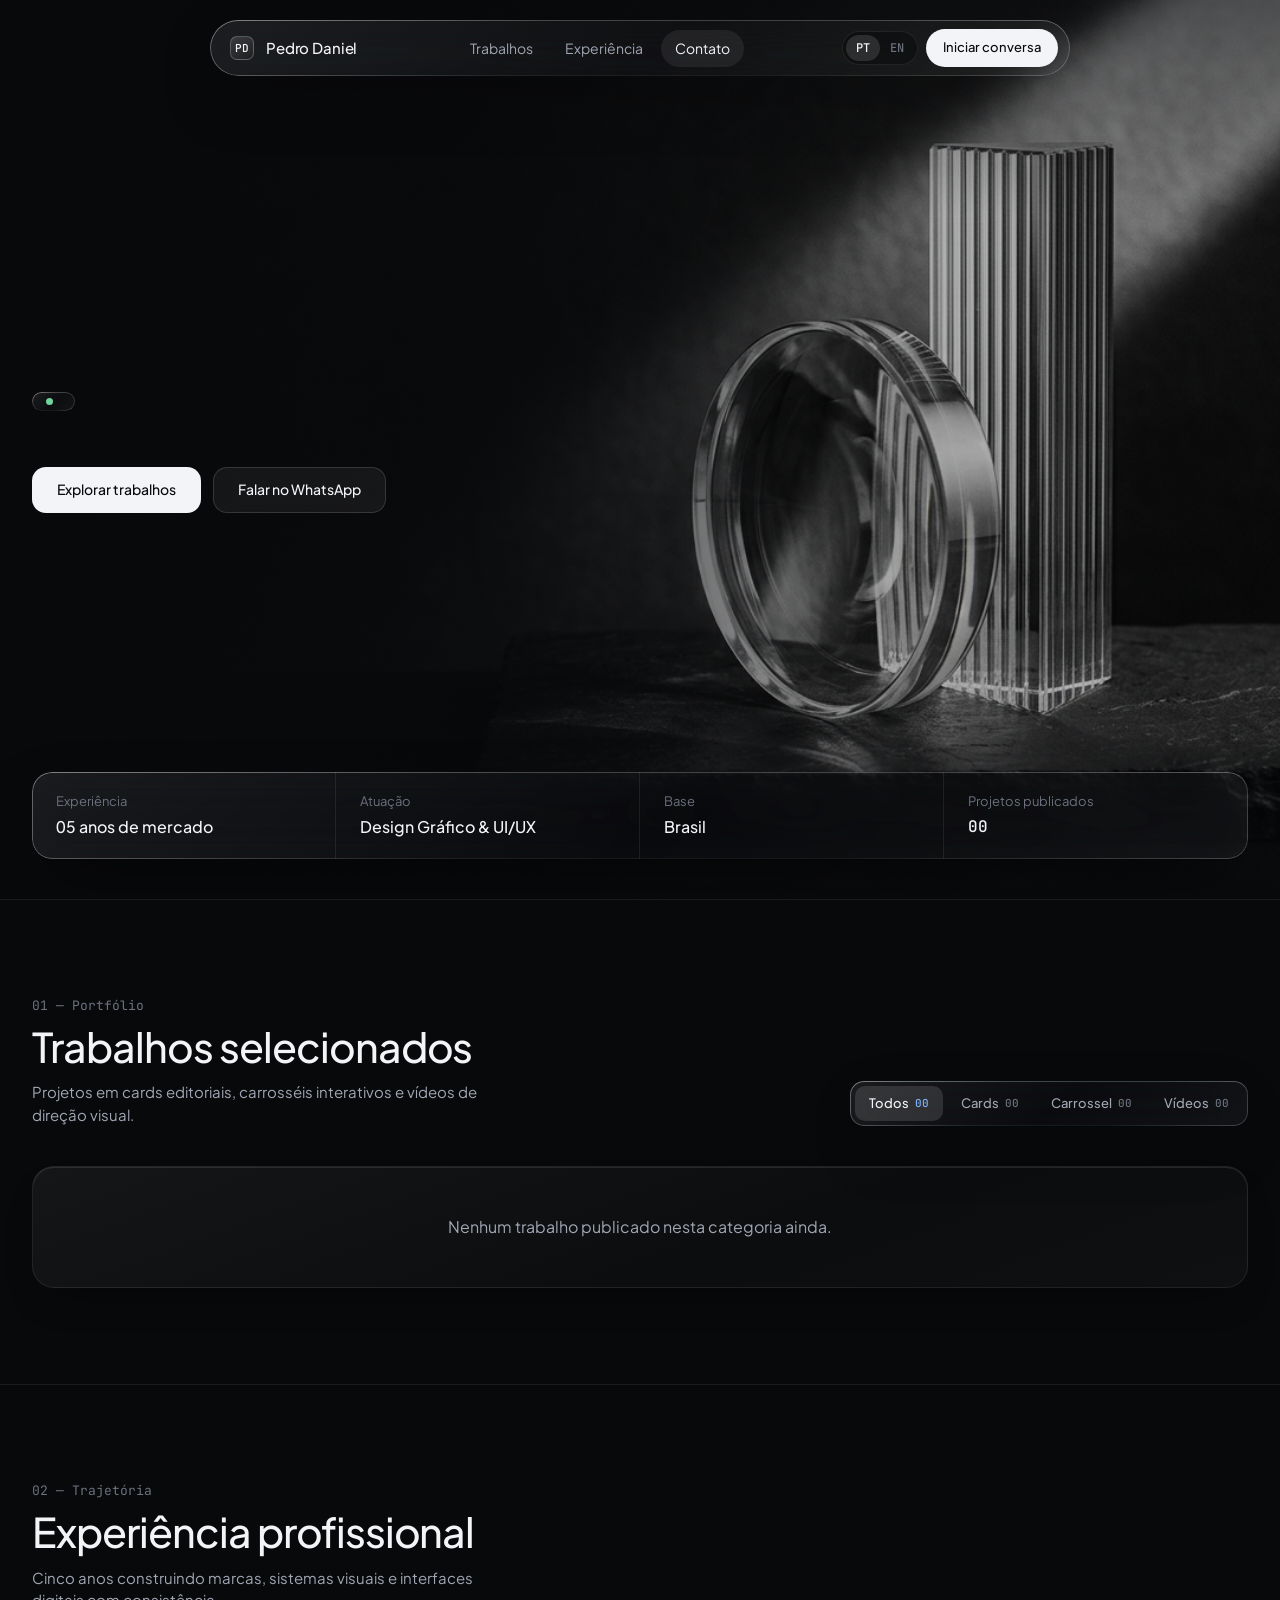
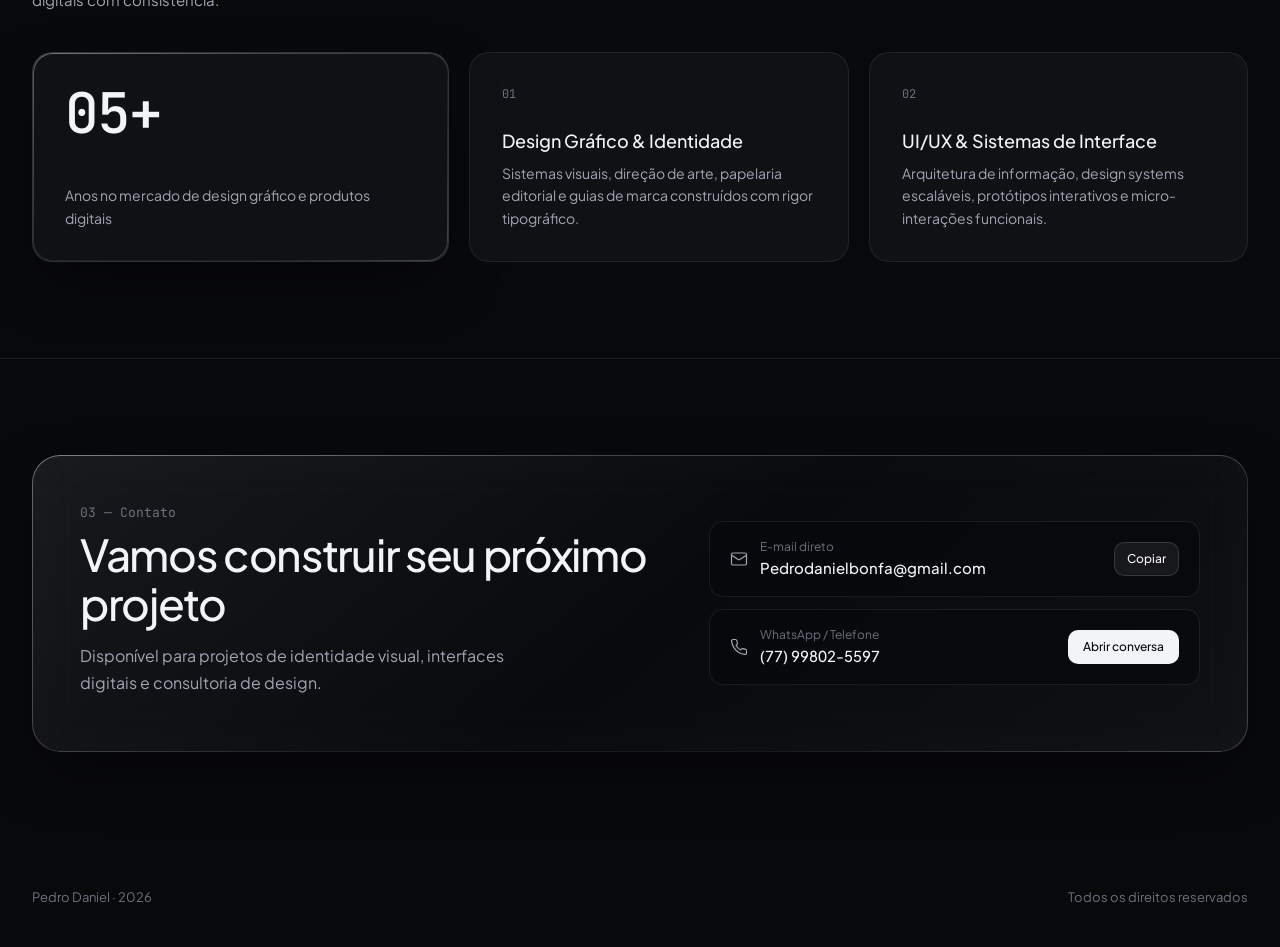
==== templates/index.html @ 8a3cd2cf "feat: scaffold full-stack designer portfolio with FastAPI, Supabase, and Liquid Glass UI" ====
<!DOCTYPE html>
<html lang="pt-BR">
<head>
  <meta charset="UTF-8" />
  <meta name="viewport" content="width=device-width, initial-scale=1.0" />
  <title>Pedro Daniel — Designer Gráfico &amp; UI/UX</title>
  <meta name="description" content="Portfólio de Pedro Daniel — Designer Gráfico &amp; UI/UX com 5 anos de atuação no mercado." />
  <link rel="preconnect" href="https://fonts.googleapis.com" />
  <link rel="preconnect" href="https://fonts.gstatic.com" crossorigin />
  <link href="https://fonts.googleapis.com/css2?family=JetBrains+Mono:wght@400;500&family=Plus+Jakarta+Sans:wght@400;500;600&display=swap" rel="stylesheet" />
  <link rel="stylesheet" href="/static/css/tokens.css?v=4" />
  <link rel="stylesheet" href="/static/css/portfolio.css?v=4" />
</head>
<body>
  <!-- Optical Liquid Glass SVG Refraction Filter -->
  <svg width="0" height="0" style="position:absolute" aria-hidden="true">
    <defs>
      <filter id="liquid-glass-lens" x="-10%" y="-10%" width="120%" height="120%" color-interpolation-filters="sRGB">
        <feTurbulence type="fractalNoise" baseFrequency="0.012 0.012" numOctaves="2" seed="7" result="noise" />
        <feGaussianBlur in="noise" stdDeviation="2.2" result="softNoise" />
        <feDisplacementMap in="SourceGraphic" in2="softNoise" scale="7" xChannelSelector="R" yChannelSelector="G" />
      </filter>
    </defs>
  </svg>

  <div class="page-shell">
    <!-- Floating Liquid Glass Navigation -->
    <header class="nav-wrap">
      <nav class="nav-dock liquid-glass liquid-glass-refract" aria-label="Principal">
        <a href="#top" class="nav-brand">
          <span class="brand-mark">PD</span>
          <span id="brand-name">Pedro Daniel</span>
        </a>

        <div class="nav-links">
          <a href="#trabalhos" class="nav-link is-active" data-section="trabalhos" data-i18n="nav.works">Trabalhos</a>
          <a href="#experiencia" class="nav-link" data-section="experiencia" data-i18n="nav.experience">Experiência</a>
          <a href="#contato" class="nav-link" data-section="contato" data-i18n="nav.contact">Contato</a>
        </div>

        <div class="nav-actions">
          <div class="lang-switch" role="group" aria-label="Idioma">
            <button type="button" class="lang-btn is-active" data-lang="pt" aria-pressed="true">PT</button>
            <button type="button" class="lang-btn" data-lang="en" aria-pressed="false">EN</button>
          </div>
          <a href="#contato" class="btn btn-primary nav-cta" data-i18n="nav.cta">Iniciar conversa</a>
          <button type="button" id="mobile-menu-btn" class="nav-menu-btn" aria-expanded="false" aria-label="Menu">
            <svg width="18" height="18" viewBox="0 0 24 24" fill="none" stroke="currentColor" stroke-width="1.6" stroke-linecap="round"><path d="M4 7h16"/><path d="M4 17h16"/></svg>
          </button>
        </div>
      </nav>
    </header>

    <div id="mobile-drawer" class="mobile-drawer liquid-glass">
      <a href="#trabalhos" class="nav-link" data-i18n="nav.works">Trabalhos</a>
      <a href="#experiencia" class="nav-link" data-i18n="nav.experience">Experiência</a>
      <a href="#contato" class="nav-link" data-i18n="nav.contact">Contato</a>
      <a href="#contato" class="btn btn-primary" style="margin-top:8px" data-i18n="nav.cta">Iniciar conversa</a>
    </div>

    <!-- Hero Scene -->
    <main id="top">
      <section class="hero">
        <div class="hero-scene">
          <img
            id="hero-scene-img"
            class="hero-scene-img"
            src="/static/assets/showcase/hero-glass.jpg"
            alt="Escultura óptica de vidro sobre basalto escuro"
          />
          <div class="hero-scene-vignette"></div>
        </div>

        <div class="container hero-inner">
          <div class="hero-copy reveal is-visible">
            <div class="status-line liquid-glass">
              <span id="availability-dot" class="status-dot"></span>
              <span id="availability-text">Disponível para projetos selecionados</span>
            </div>

            <p id="hero-role" class="hero-role">Designer Gráfico &amp; UI/UX</p>
            <h1 id="hero-title" class="hero-title">Design gráfico e interfaces com precisão editorial</h1>
            <p id="hero-bio" class="hero-bio">
              Sou Pedro Daniel, designer gráfico com 5 anos de atuação no mercado. Construo identidades visuais, sistemas de interface e experiências digitais onde tipografia, proporção e clareza trabalham juntas.
            </p>

            <div class="hero-actions">
              <a href="#trabalhos" class="btn btn-primary" data-i18n="hero.explore">Explorar trabalhos</a>
              <a
                id="hero-whatsapp-cta"
                href="https://wa.me/5577998025597"
                target="_blank"
                rel="noopener noreferrer"
                class="btn btn-glass"
                data-i18n="hero.talk"
              >Falar no WhatsApp</a>
            </div>
          </div>
        </div>

        <div class="container hero-metrics-wrap">
          <div class="hero-metrics liquid-glass">
            <div class="metric-cell">
              <span class="metric-label" data-i18n="hero.metricExpLabel">Experiência</span>
              <span id="metric-exp" class="metric-value tabular">05 anos de mercado</span>
            </div>
            <div class="metric-cell">
              <span class="metric-label" data-i18n="hero.metricFocusLabel">Atuação</span>
              <span class="metric-value" data-i18n="hero.metricFocusValue">Design Gráfico &amp; UI/UX</span>
            </div>
            <div class="metric-cell">
              <span class="metric-label" data-i18n="hero.metricLocationLabel">Base</span>
              <span id="metric-location" class="metric-value">Brasil · Remoto</span>
            </div>
            <div class="metric-cell">
              <span class="metric-label" data-i18n="hero.metricWorksLabel">Projetos publicados</span>
              <span id="metric-works" class="metric-value mono">03</span>
            </div>
          </div>
        </div>
      </section>

      <!-- Works Showcase -->
      <section id="trabalhos" class="section">
        <div class="container">
          <div class="section-head">
            <div>
              <span class="section-index" data-i18n="works.index">01 — Portfólio</span>
              <h2 class="section-title" data-i18n="works.title">Trabalhos selecionados</h2>
              <p class="section-lead" data-i18n="works.lead">
                Projetos em cards editoriais, carrosséis interativos e vídeos de direção visual.
              </p>
            </div>
            <div id="works-filter-bar" class="filter-bar liquid-glass" role="tablist" aria-label="Filtrar trabalhos"></div>
          </div>

          <div id="works-grid" class="works-grid"></div>
        </div>
      </section>

      <!-- Experience Section -->
      <section id="experiencia" class="section">
        <div class="container">
          <div class="section-head">
            <div>
              <span class="section-index" data-i18n="experience.index">02 — Trajetória</span>
              <h2 class="section-title" data-i18n="experience.title">Experiência profissional</h2>
              <p class="section-lead" data-i18n="experience.lead">
                Cinco anos construindo marcas, sistemas visuais e interfaces digitais com consistência.
              </p>
            </div>
          </div>

          <div id="experience-content"></div>
        </div>
      </section>

      <!-- Contact Section -->
      <section id="contato" class="section" style="border-bottom: 0;">
        <div class="container">
          <div class="contact-panel liquid-glass reveal">
            <div>
              <span class="section-index" data-i18n="contact.index">03 — Contato</span>
              <h2 class="contact-heading" data-i18n="contact.title">Vamos construir seu próximo projeto</h2>
              <p class="contact-text" data-i18n="contact.lead">
                Disponível para projetos de identidade visual, interfaces digitais e consultoria de design.
              </p>
              <div id="social-links" class="social-row"></div>
            </div>

            <div class="contact-cards">
              <div class="contact-row">
                <a id="contact-email-link" href="mailto:Pedrodanielbonfa@gmail.com" class="contact-row-main">
                  <svg width="18" height="18" viewBox="0 0 24 24" fill="none" stroke="currentColor" stroke-width="1.6" stroke-linecap="round" stroke-linejoin="round" style="color:var(--text-secondary);flex-shrink:0"><rect width="20" height="16" x="2" y="4" rx="2"/><path d="m22 7-8.97 5.7a1.94 1.94 0 0 1-2.06 0L2 7"/></svg>
                  <div style="min-width:0">
                    <span class="contact-row-label" data-i18n="contact.emailLabel">E-mail direto</span>
                    <span id="contact-email-value" class="contact-row-value">Pedrodanielbonfa@gmail.com</span>
                  </div>
                </a>
                <button type="button" id="copy-email-btn" class="btn btn-glass" style="height:34px;padding:0 12px;font-size:12px" data-i18n="contact.copy">Copiar</button>
              </div>

              <a id="contact-phone-link" href="https://wa.me/5577998025597" target="_blank" rel="noopener noreferrer" class="contact-row">
                <div class="contact-row-main">
                  <svg width="18" height="18" viewBox="0 0 24 24" fill="none" stroke="currentColor" stroke-width="1.6" stroke-linecap="round" stroke-linejoin="round" style="color:var(--text-secondary);flex-shrink:0"><path d="M22 16.92v3a2 2 0 0 1-2.18 2 19.79 19.79 0 0 1-8.63-3.07 19.5 19.5 0 0 1-6-6A19.79 19.79 0 0 1 2.12 4.18 2 2 0 0 1 4.11 2h3a2 2 0 0 1 2 1.72c.12.96.36 1.9.7 2.81a2 2 0 0 1-.45 2.11L8.09 9.91a16 16 0 0 0 6 6l1.27-1.27a2 2 0 0 1 2.11-.45c.91.34 1.85.58 2.81.7A2 2 0 0 1 22 16.92z"/></svg>
                  <div>
                    <span class="contact-row-label" data-i18n="contact.whatsappLabel">WhatsApp / Telefone</span>
                    <span id="contact-phone-value" class="contact-row-value tabular">(77) 99802-5597</span>
                  </div>
                </div>
                <span class="btn btn-primary" style="height:34px;padding:0 14px;font-size:12px" data-i18n="contact.openWhatsapp">Abrir conversa</span>
              </a>
            </div>
          </div>
        </div>
      </section>
    </main>

    <footer class="footer">
      <div class="container footer-inner">
        <span id="footer-name">Pedro Daniel · 2026</span>
        <span data-i18n="footer.rights">Todos os direitos reservados</span>
      </div>
    </footer>
  </div>

  <!-- Case Study Lightbox Modal -->
  <div id="project-modal" class="modal-backdrop" role="dialog" aria-modal="true" aria-labelledby="modal-title">
    <div class="modal-dialog">
      <div class="modal-header">
        <h3 id="modal-title" style="margin:0;font-size:20px;font-weight:500;"></h3>
        <button type="button" id="modal-close" class="modal-close" aria-label="Fechar">
          <svg width="16" height="16" viewBox="0 0 24 24" fill="none" stroke="currentColor" stroke-width="1.6" stroke-linecap="round"><path d="M18 6 6 18"/><path d="m6 6 12 12"/></svg>
        </button>
      </div>
      <div id="modal-body" class="modal-content"></div>
    </div>
  </div>

  <div id="toast" class="toast liquid-glass" role="status" aria-live="polite"></div>

  <script type="module" src="/static/js/portfolio.js?v=4"></script>
</body>
</html>
---- static/css/tokens.css ----
/* Design Tokens — Pedro Daniel Dark Editorial Liquid Glass System */
:root {
  /* Tinted Obsidian / Graphite Neutral Ramp */
  --bg: #08090b;
  --surface-1: #0f1115;
  --surface-2: #16181e;
  --surface-3: #1e2129;

  /* Three Text Roles */
  --text-primary: #f3f4f7;
  --text-secondary: #a1a6b3;
  --text-muted: #6c717e;

  /* Quiet Hairlines */
  --border-subtle: rgba(243, 244, 247, 0.08);
  --border-medium: rgba(243, 244, 247, 0.14);
  --border-strong: rgba(243, 244, 247, 0.24);

  /* Primary Action & Restrained Optical Accent */
  --cta-bg: #f3f4f7;
  --cta-ink: #090a0d;
  --cta-bg-hover: #ffffff;
  --accent: #7fb2ff;
  --accent-soft: rgba(127, 178, 255, 0.14);

  /* Semantic (Muted to stay inside dark editorial palette) */
  --ok: #6fd39e;
  --ok-soft: rgba(111, 211, 158, 0.12);
  --warn: #e3b868;
  --warn-soft: rgba(227, 184, 104, 0.12);
  --danger: #e47d7d;
  --danger-soft: rgba(228, 125, 125, 0.14);

  /* Liquid Glass Optical Material */
  --glass-bg: linear-gradient(
    140deg,
    rgba(255, 255, 255, 0.085) 0%,
    rgba(255, 255, 255, 0.028) 52%,
    rgba(255, 255, 255, 0.055) 100%
  );
  --glass-bg-dense: linear-gradient(
    140deg,
    rgba(24, 27, 34, 0.78) 0%,
    rgba(14, 16, 20, 0.72) 100%
  );
  --glass-rim: linear-gradient(
    135deg,
    rgba(255, 255, 255, 0.34) 0%,
    rgba(255, 255, 255, 0.07) 38%,
    rgba(255, 255, 255, 0.04) 68%,
    rgba(255, 255, 255, 0.22) 100%
  );
  --glass-shadow: 0 24px 64px -20px rgba(0, 0, 0, 0.65),
    inset 0 1px 0 rgba(255, 255, 255, 0.16);

  /* Typography */
  --font-sans: "Plus Jakarta Sans", -apple-system, BlinkMacSystemFont, "Segoe UI", sans-serif;
  --font-mono: "JetBrains Mono", ui-monospace, SFMono-Regular, Menlo, monospace;

  /* 4px Spacing Scale */
  --s-1: 4px;
  --s-2: 8px;
  --s-3: 12px;
  --s-4: 16px;
  --s-5: 20px;
  --s-6: 24px;
  --s-8: 32px;
  --s-10: 40px;
  --s-12: 48px;
  --s-16: 64px;
  --s-24: 96px;
  --s-32: 128px;

  /* Nested Radii */
  --r-xs: 6px;
  --r-sm: 10px;
  --r-md: 14px;
  --r-lg: 20px;
  --r-xl: 28px;
  --r-pill: 999px;

  /* Single Damped Motion Curve */
  --ease: cubic-bezier(0.22, 1, 0.36, 1);
  --t-fast: 160ms;
  --t-med: 320ms;
  --t-slow: 560ms;
}

*,
*::before,
*::after {
  box-sizing: border-box;
}

html {
  scroll-behavior: smooth;
  background-color: var(--bg);
  color: var(--text-primary);
  font-family: var(--font-sans);
  font-size: 16px;
  line-height: 1.5;
  -webkit-font-smoothing: antialiased;
  -moz-osx-font-smoothing: grayscale;
}

body {
  margin: 0;
  min-height: 100vh;
  background-color: var(--bg);
  color: var(--text-primary);
  overflow-x: hidden;
}

img,
video {
  display: block;
  max-width: 100%;
}

button,
input,
textarea,
select {
  font: inherit;
  color: inherit;
}

button {
  cursor: pointer;
}

a {
  color: inherit;
  text-decoration: none;
}

:focus-visible {
  outline: 2px solid var(--accent);
  outline-offset: 2px;
}

.tabular {
  font-variant-numeric: tabular-nums;
}

.mono {
  font-family: var(--font-mono);
  font-variant-numeric: tabular-nums;
}

.sr-only {
  position: absolute;
  width: 1px;
  height: 1px;
  padding: 0;
  margin: -1px;
  overflow: hidden;
  clip: rect(0, 0, 0, 0);
  white-space: nowrap;
  border: 0;
}

/* Liquid Glass Optical Surface */
.liquid-glass {
  position: relative;
  background: var(--glass-bg);
  backdrop-filter: blur(22px) saturate(175%) contrast(104%);
  -webkit-backdrop-filter: blur(22px) saturate(175%) contrast(104%);
  box-shadow: var(--glass-shadow);
  isolation: isolate;
}

.liquid-glass::before {
  content: "";
  position: absolute;
  inset: 0;
  border-radius: inherit;
  padding: 1px;
  background: var(--glass-rim);
  -webkit-mask: linear-gradient(#fff 0 0) content-box, linear-gradient(#fff 0 0);
  -webkit-mask-composite: xor;
  mask-composite: exclude;
  pointer-events: none;
  z-index: 2;
}

.liquid-glass::after {
  content: "";
  position: absolute;
  inset: 0;
  border-radius: inherit;
  background: radial-gradient(
    260px circle at var(--mx, 50%) var(--my, 0%),
    rgba(255, 255, 255, 0.13),
    rgba(255, 255, 255, 0.03) 40%,
    transparent 70%
  );
  opacity: var(--glass-light, 0);
  transition: opacity var(--t-med) var(--ease);
  pointer-events: none;
  z-index: 1;
}

.liquid-glass:hover::after {
  opacity: 1;
}

.liquid-glass-refract {
  backdrop-filter: url(#liquid-glass-lens) blur(18px) saturate(185%) brightness(1.06);
  -webkit-backdrop-filter: blur(22px) saturate(180%) brightness(1.06);
}

@media (prefers-reduced-motion: reduce) {
  html {
    scroll-behavior: auto;
  }
  *,
  *::before,
  *::after {
    animation-duration: 0.01ms !important;
    animation-iteration-count: 1 !important;
    transition-duration: 0.01ms !important;
  }
}
---- static/css/portfolio.css ----
/* Public Portfolio Styles — Dark Editorial Liquid Glass */

.page-shell {
  position: relative;
  min-height: 100vh;
}

.container {
  width: 100%;
  max-width: 1320px;
  margin: 0 auto;
  padding-inline: var(--s-8);
}

/* ── Floating Liquid Glass Navigation ───────────────────────────────────── */
.nav-wrap {
  position: fixed;
  top: var(--s-5);
  left: 0;
  right: 0;
  z-index: 50;
  display: flex;
  justify-content: center;
  padding-inline: var(--s-4);
  pointer-events: none;
}

.nav-dock {
  pointer-events: auto;
  display: flex;
  align-items: center;
  justify-content: space-between;
  gap: var(--s-6);
  height: 56px;
  padding: 0 var(--s-3) 0 var(--s-5);
  border-radius: var(--r-pill);
  width: min(100%, 860px);
  transition: background var(--t-med) var(--ease), transform var(--t-med) var(--ease);
}

.nav-brand {
  display: inline-flex;
  align-items: center;
  gap: var(--s-3);
  font-size: 15px;
  font-weight: 500;
  letter-spacing: -0.01em;
  color: var(--text-primary);
  white-space: nowrap;
}

.brand-mark {
  width: 24px;
  height: 24px;
  border-radius: 7px;
  border: 1px solid var(--border-strong);
  background: linear-gradient(155deg, rgba(255, 255, 255, 0.14), rgba(255, 255, 255, 0.02));
  display: grid;
  place-items: center;
  font-family: var(--font-mono);
  font-size: 11px;
  font-weight: 500;
  color: var(--text-primary);
}

.nav-links {
  display: flex;
  align-items: center;
  gap: var(--s-1);
}

.nav-link {
  padding: 8px 14px;
  border-radius: var(--r-pill);
  font-size: 14px;
  font-weight: 400;
  color: var(--text-secondary);
  transition: color var(--t-fast) var(--ease), background-color var(--t-fast) var(--ease);
}

.nav-link:hover,
.nav-link.is-active {
  color: var(--text-primary);
  background-color: rgba(255, 255, 255, 0.07);
}

.nav-actions {
  display: flex;
  align-items: center;
  gap: var(--s-2);
}

.lang-switch {
  display: inline-flex;
  align-items: center;
  padding: 3px;
  border-radius: var(--r-pill);
  border: 1px solid var(--border-subtle);
  background: rgba(8, 9, 11, 0.45);
}

.lang-btn {
  border: 0;
  background: transparent;
  color: var(--text-muted);
  font-family: var(--font-mono);
  font-size: 12px;
  font-weight: 500;
  padding: 4px 10px;
  border-radius: var(--r-pill);
  transition: color var(--t-fast) var(--ease), background-color var(--t-fast) var(--ease);
}

.lang-btn.is-active {
  color: var(--text-primary);
  background: rgba(255, 255, 255, 0.12);
}

.btn {
  display: inline-flex;
  align-items: center;
  justify-content: center;
  gap: var(--s-2);
  height: 40px;
  padding: 0 var(--s-5);
  border-radius: var(--r-sm);
  font-size: 14px;
  font-weight: 500;
  border: 1px solid transparent;
  transition: background-color var(--t-fast) var(--ease),
    color var(--t-fast) var(--ease),
    border-color var(--t-fast) var(--ease),
    transform var(--t-fast) var(--ease);
  white-space: nowrap;
}

.btn:active {
  transform: scale(0.985);
}

.btn-primary {
  background-color: var(--cta-bg);
  color: var(--cta-ink);
}

.btn-primary:hover {
  background-color: var(--cta-bg-hover);
}

.btn-glass {
  background: rgba(255, 255, 255, 0.06);
  border-color: var(--border-medium);
  color: var(--text-primary);
  backdrop-filter: blur(14px);
}

.btn-glass:hover {
  background: rgba(255, 255, 255, 0.11);
  border-color: var(--border-strong);
}

.nav-cta {
  height: 38px;
  padding: 0 var(--s-4);
  border-radius: var(--r-pill);
  font-size: 13px;
}

.nav-menu-btn {
  display: none;
  width: 38px;
  height: 38px;
  border-radius: var(--r-pill);
  border: 1px solid var(--border-subtle);
  background: rgba(255, 255, 255, 0.06);
  color: var(--text-primary);
  align-items: center;
  justify-content: center;
}

.mobile-drawer {
  position: fixed;
  top: 84px;
  left: var(--s-4);
  right: var(--s-4);
  z-index: 49;
  border-radius: var(--r-lg);
  padding: var(--s-4);
  display: none;
  flex-direction: column;
  gap: var(--s-2);
}

.mobile-drawer.is-open {
  display: flex;
}

/* ── Hero Scene ─────────────────────────────────────────────────────────── */
.hero {
  position: relative;
  min-height: 100svh;
  display: flex;
  flex-direction: column;
  justify-content: space-between;
  padding-top: 128px;
  padding-bottom: var(--s-10);
  overflow: hidden;
  border-bottom: 1px solid var(--border-subtle);
}

.hero-scene {
  position: absolute;
  inset: 0;
  z-index: 0;
  pointer-events: none;
}

.hero-scene-img {
  width: 100%;
  height: 100%;
  object-fit: cover;
  object-position: right center;
  opacity: 0.92;
  transform: scale(1.01);
}

.hero-scene-vignette {
  position: absolute;
  inset: 0;
  background: linear-gradient(
      90deg,
      rgba(8, 9, 11, 0.96) 0%,
      rgba(8, 9, 11, 0.84) 38%,
      rgba(8, 9, 11, 0.28) 68%,
      rgba(8, 9, 11, 0.14) 100%
    ),
    linear-gradient(
      180deg,
      rgba(8, 9, 11, 0.55) 0%,
      rgba(8, 9, 11, 0) 24%,
      rgba(8, 9, 11, 0) 76%,
      rgba(8, 9, 11, 0.98) 100%
    );
}

.hero-inner {
  position: relative;
  z-index: 2;
  margin-block: auto;
  padding-block: var(--s-12);
}

.hero-copy {
  max-width: 640px;
}

.status-line {
  display: inline-flex;
  align-items: center;
  gap: var(--s-2);
  padding: 6px 14px;
  border-radius: var(--r-pill);
  font-size: 13px;
  color: var(--text-secondary);
  margin-bottom: var(--s-6);
}

.status-dot {
  width: 7px;
  height: 7px;
  border-radius: 50%;
  background-color: var(--ok);
  flex-shrink: 0;
}

.status-dot.is-busy {
  background-color: var(--warn);
}

.hero-role {
  font-size: 15px;
  font-weight: 500;
  color: var(--text-secondary);
  margin: 0 0 var(--s-3);
}

.hero-title {
  font-size: clamp(38px, 5.4vw, 68px);
  font-weight: 500;
  line-height: 1.04;
  letter-spacing: -0.032em;
  color: var(--text-primary);
  margin: 0 0 var(--s-6);
}

.hero-bio {
  font-size: 17px;
  line-height: 1.65;
  color: var(--text-secondary);
  margin: 0 0 var(--s-8);
  max-width: 540px;
}

.hero-actions {
  display: flex;
  flex-wrap: wrap;
  align-items: center;
  gap: var(--s-3);
}

.hero-actions .btn {
  height: 46px;
  padding: 0 var(--s-6);
  border-radius: var(--r-md);
}

/* Bottom Liquid Glass Spec Strip */
.hero-metrics-wrap {
  position: relative;
  z-index: 2;
}

.hero-metrics {
  display: grid;
  grid-template-columns: repeat(4, minmax(0, 1fr));
  border-radius: var(--r-lg);
  overflow: hidden;
}

.metric-cell {
  padding: var(--s-5) var(--s-6);
  display: flex;
  flex-direction: column;
  gap: var(--s-1);
  border-right: 1px solid var(--border-subtle);
}

.metric-cell:last-child {
  border-right: 0;
}

.metric-label {
  font-size: 13px;
  color: var(--text-muted);
}

.metric-value {
  font-size: 16px;
  font-weight: 500;
  color: var(--text-primary);
}

/* ── Section Framing ────────────────────────────────────────────────────── */
.section {
  padding-block: var(--s-24);
  border-bottom: 1px solid var(--border-subtle);
}

.section-head {
  display: flex;
  align-items: flex-end;
  justify-content: space-between;
  gap: var(--s-6);
  margin-bottom: var(--s-10);
  flex-wrap: wrap;
}

.section-index {
  display: block;
  font-family: var(--font-mono);
  font-size: 13px;
  color: var(--text-muted);
  margin-bottom: var(--s-2);
}

.section-title {
  font-size: clamp(28px, 3.2vw, 42px);
  font-weight: 500;
  letter-spacing: -0.025em;
  line-height: 1.12;
  margin: 0;
  color: var(--text-primary);
}

.section-lead {
  font-size: 15px;
  color: var(--text-secondary);
  max-width: 460px;
  margin: var(--s-3) 0 0;
}

/* Filter Pill Bar */
.filter-bar {
  display: inline-flex;
  align-items: center;
  flex-wrap: wrap;
  gap: var(--s-1);
  padding: 5px;
  border-radius: var(--r-md);
}

.filter-btn {
  border: 0;
  background: transparent;
  color: var(--text-secondary);
  font-size: 13px;
  font-weight: 500;
  padding: 8px 14px;
  border-radius: var(--r-sm);
  display: inline-flex;
  align-items: center;
  gap: 6px;
  transition: color var(--t-fast) var(--ease), background-color var(--t-fast) var(--ease);
}

.filter-btn:hover {
  color: var(--text-primary);
}

.filter-btn.is-active {
  background: rgba(255, 255, 255, 0.12);
  color: var(--text-primary);
}

.filter-count {
  font-family: var(--font-mono);
  font-size: 11px;
  color: var(--text-muted);
}

.filter-btn.is-active .filter-count {
  color: var(--accent);
}

/* ── 3-Column Modern Instagram-Format Works Grid ────────────────────────── */
.works-grid {
  display: grid;
  grid-template-columns: repeat(3, minmax(0, 1fr));
  gap: var(--s-6);
  align-items: start;
}

.work-item {
  border-radius: 22px;
  padding: var(--s-2);
  background: linear-gradient(
    160deg,
    rgba(255, 255, 255, 0.055) 0%,
    rgba(255, 255, 255, 0.018) 60%,
    rgba(255, 255, 255, 0.03) 100%
  );
  border: 1px solid var(--border-subtle);
  box-shadow: 0 20px 44px -26px rgba(0, 0, 0, 0.72),
    inset 0 1px 0 rgba(255, 255, 255, 0.1);
  display: flex;
  flex-direction: column;
  transition: border-color var(--t-med) var(--ease),
    transform var(--t-med) var(--ease),
    background-color var(--t-med) var(--ease);
}

.work-item:hover {
  border-color: var(--border-strong);
  transform: translateY(-3px);
}

.work-media-frame {
  position: relative;
  width: 100%;
  aspect-ratio: 4 / 5;
  border-radius: var(--r-md);
  background-color: var(--surface-2);
  overflow: hidden;
  cursor: pointer;
}

.work-media-img {
  width: 100%;
  height: 100%;
  object-fit: cover;
  object-position: center;
  transition: transform 620ms var(--ease);
}

.work-item:hover .work-media-img {
  transform: scale(1.03);
}

.work-badge-row {
  position: absolute;
  top: var(--s-3);
  left: var(--s-3);
  right: var(--s-3);
  display: flex;
  align-items: center;
  justify-content: space-between;
  pointer-events: none;
  z-index: 4;
}

.glass-chip {
  display: inline-flex;
  align-items: center;
  gap: 5px;
  padding: 5px 10px;
  border-radius: var(--r-pill);
  font-size: 11px;
  font-weight: 500;
  color: var(--text-primary);
  background: rgba(10, 12, 16, 0.62);
  backdrop-filter: blur(16px) saturate(160%);
  -webkit-backdrop-filter: blur(16px) saturate(160%);
  border: 1px solid rgba(255, 255, 255, 0.16);
}

.work-body {
  padding: var(--s-4) var(--s-3) var(--s-3);
  display: flex;
  align-items: flex-end;
  justify-content: space-between;
  gap: var(--s-3);
  flex: 1;
}

.work-body-text {
  min-width: 0;
  flex: 1;
}

.work-meta-top {
  display: flex;
  align-items: center;
  gap: var(--s-2);
  font-size: 12px;
  color: var(--text-muted);
  margin-bottom: 6px;
  white-space: nowrap;
  overflow: hidden;
  text-overflow: ellipsis;
}

.work-title {
  font-size: 17px;
  font-weight: 500;
  letter-spacing: -0.015em;
  line-height: 1.28;
  color: var(--text-primary);
  margin: 0 0 4px;
  display: -webkit-box;
  -webkit-line-clamp: 2;
  -webkit-box-orient: vertical;
  overflow: hidden;
}

.work-subtitle {
  font-size: 13px;
  line-height: 1.45;
  color: var(--text-secondary);
  margin: 0;
  display: -webkit-box;
  -webkit-line-clamp: 2;
  -webkit-box-orient: vertical;
  overflow: hidden;
}

.work-open-btn {
  flex-shrink: 0;
  width: 36px;
  height: 36px;
  border-radius: var(--r-pill);
  border: 1px solid var(--border-medium);
  background: rgba(255, 255, 255, 0.05);
  color: var(--text-primary);
  display: grid;
  place-items: center;
  transition: background-color var(--t-fast) var(--ease),
    color var(--t-fast) var(--ease),
    border-color var(--t-fast) var(--ease);
}

.work-open-btn:hover {
  background: var(--cta-bg);
  color: var(--cta-ink);
  border-color: var(--cta-bg);
}

/* ── Inline Liquid Glass Carousel Showcase (4:5 Instagram Card) ─────────── */
.carousel-stage {
  position: relative;
  width: 100%;
  aspect-ratio: 4 / 5;
  border-radius: var(--r-md);
  overflow: hidden;
  background-color: var(--surface-2);
  user-select: none;
  touch-action: pan-y;
}

.carousel-track {
  display: flex;
  height: 100%;
  transition: transform 520ms var(--ease);
  will-change: transform;
}

.carousel-slide {
  flex: 0 0 100%;
  height: 100%;
  position: relative;
}

.carousel-slide img,
.carousel-slide video {
  width: 100%;
  height: 100%;
  object-fit: cover;
}

.carousel-controls {
  position: absolute;
  left: var(--s-3);
  right: var(--s-3);
  bottom: var(--s-3);
  display: flex;
  flex-direction: column;
  align-items: center;
  gap: var(--s-2);
  z-index: 5;
  pointer-events: none;
}

.carousel-caption-pill {
  pointer-events: auto;
  width: 100%;
  padding: 6px 12px;
  border-radius: var(--r-sm);
  font-size: 12px;
  color: var(--text-primary);
  white-space: nowrap;
  overflow: hidden;
  text-overflow: ellipsis;
}

.carousel-nav-group {
  pointer-events: auto;
  display: flex;
  align-items: center;
  gap: 6px;
  padding: 4px;
  border-radius: var(--r-pill);
}

.carousel-arrow {
  width: 30px;
  height: 30px;
  border-radius: var(--r-pill);
  border: 0;
  background: rgba(255, 255, 255, 0.1);
  color: var(--text-primary);
  display: grid;
  place-items: center;
  transition: background-color var(--t-fast) var(--ease);
}

.carousel-arrow:hover {
  background: rgba(255, 255, 255, 0.2);
}

.carousel-dots {
  display: flex;
  align-items: center;
  gap: 5px;
  padding-inline: 6px;
}

.carousel-dot {
  width: 5px;
  height: 5px;
  border-radius: var(--r-pill);
  border: 0;
  padding: 0;
  background: rgba(255, 255, 255, 0.34);
  transition: width var(--t-med) var(--ease), background-color var(--t-fast) var(--ease);
}

.carousel-dot.is-active {
  width: 18px;
  background: var(--text-primary);
}

/* ── Inline Liquid Glass Video Showcase (Supports 1080x1920 9:16 & 16:9) ── */
.video-stage {
  position: relative;
  width: 100%;
  aspect-ratio: 4 / 5;
  border-radius: var(--r-md);
  background: #060709;
  overflow: hidden;
  display: flex;
  align-items: center;
  justify-content: center;
}

.video-stage video {
  width: 100%;
  height: 100%;
  object-fit: contain;
  background: #060709;
  border: 0;
  display: block;
  cursor: pointer;
}

.video-stage iframe,
.video-stage canvas {
  width: 100%;
  height: 100%;
  object-fit: cover;
  border: 0;
  display: block;
}

.video-stage:fullscreen,
.video-stage:-webkit-full-screen {
  width: 100vw;
  height: 100vh;
  max-height: none;
  aspect-ratio: auto;
  border-radius: 0;
  background: #050608;
  padding: 24px 24px 88px;
}

.video-stage:fullscreen video,
.video-stage:-webkit-full-screen video {
  width: auto;
  height: 100%;
  max-width: 100%;
  max-height: 100%;
  object-fit: contain;
  border-radius: var(--r-md);
  box-shadow: 0 24px 80px rgba(0, 0, 0, 0.75);
}

.video-stage:fullscreen .video-hud,
.video-stage:-webkit-full-screen .video-hud {
  left: 50%;
  right: auto;
  bottom: 24px;
  transform: translateX(-50%);
  width: min(560px, calc(100vw - 48px));
  padding: 8px 14px;
}

.video-play-overlay {
  position: absolute;
  inset: 0;
  display: flex;
  flex-direction: column;
  align-items: center;
  justify-content: center;
  gap: var(--s-2);
  background: linear-gradient(180deg, rgba(8, 9, 11, 0.12), rgba(8, 9, 11, 0.5));
  z-index: 4;
  transition: opacity var(--t-med) var(--ease);
}

.video-play-overlay.is-hidden {
  opacity: 0;
  pointer-events: none;
}

.video-play-lens {
  width: 60px;
  height: 60px;
  border-radius: 50%;
  border: 0;
  color: var(--text-primary);
  display: grid;
  place-items: center;
  transition: transform var(--t-med) var(--ease);
}

.video-play-lens:hover {
  transform: scale(1.06);
}

.video-hud {
  position: absolute;
  left: var(--s-3);
  right: var(--s-3);
  bottom: var(--s-3);
  z-index: 6;
  display: flex;
  align-items: center;
  gap: var(--s-2);
  padding: 6px 10px;
  border-radius: var(--r-pill);
}

.video-hud-btn {
  width: 28px;
  height: 28px;
  border-radius: 50%;
  border: 0;
  background: rgba(255, 255, 255, 0.1);
  color: var(--text-primary);
  display: grid;
  place-items: center;
  flex-shrink: 0;
}

.video-hud-btn:hover {
  background: rgba(255, 255, 255, 0.18);
}

.video-progress {
  flex: 1;
  min-width: 48px;
  height: 4px;
  border-radius: var(--r-pill);
  background: rgba(255, 255, 255, 0.2);
  position: relative;
  cursor: pointer;
  overflow: hidden;
}

.video-progress-fill {
  height: 100%;
  width: 0%;
  background: var(--text-primary);
  border-radius: inherit;
}

.video-time {
  font-family: var(--font-mono);
  font-size: 11px;
  color: var(--text-secondary);
  white-space: nowrap;
}

.video-volume-wrap {
  display: inline-flex;
  align-items: center;
  gap: 6px;
  flex-shrink: 0;
}

.video-volume-slider {
  -webkit-appearance: none;
  appearance: none;
  width: 52px;
  height: 4px;
  border-radius: var(--r-pill);
  background: rgba(255, 255, 255, 0.24);
  outline: none;
  cursor: pointer;
  transition: width var(--t-fast) var(--ease);
}

.video-stage:fullscreen .video-volume-slider,
.video-stage:-webkit-full-screen .video-volume-slider {
  width: 88px;
}

.video-volume-slider::-webkit-slider-thumb {
  -webkit-appearance: none;
  appearance: none;
  width: 11px;
  height: 11px;
  border-radius: 50%;
  background: var(--text-primary);
  border: 0;
  box-shadow: 0 1px 4px rgba(0, 0, 0, 0.45);
}

.video-volume-slider::-moz-range-thumb {
  width: 11px;
  height: 11px;
  border-radius: 50%;
  background: var(--text-primary);
  border: 0;
  box-shadow: 0 1px 4px rgba(0, 0, 0, 0.45);
}

/* ── Experience Timeline ────────────────────────────────────────────────── */
.exp-list {
  display: flex;
  flex-direction: column;
  gap: var(--s-4);
}

.exp-row {
  display: grid;
  grid-template-columns: 260px minmax(0, 1fr);
  gap: var(--s-8);
  padding: var(--s-6) var(--s-8);
  border-radius: var(--r-lg);
  border: 1px solid var(--border-subtle);
  background: var(--surface-1);
  transition: border-color var(--t-fast) var(--ease);
}

.exp-row:hover {
  border-color: var(--border-medium);
}

.exp-period {
  font-family: var(--font-mono);
  font-size: 13px;
  color: var(--text-primary);
  margin-bottom: var(--s-1);
}

.exp-location {
  font-size: 13px;
  color: var(--text-muted);
}

.exp-role {
  font-size: 20px;
  font-weight: 500;
  letter-spacing: -0.015em;
  color: var(--text-primary);
  margin: 0 0 var(--s-1);
}

.exp-company {
  font-size: 15px;
  color: var(--accent);
  margin: 0 0 var(--s-4);
}

.exp-summary {
  font-size: 15px;
  line-height: 1.65;
  color: var(--text-secondary);
  margin: 0 0 var(--s-4);
}

.exp-highlights {
  margin: 0;
  padding: 0;
  list-style: none;
  display: grid;
  gap: var(--s-2);
}

.exp-highlights li {
  position: relative;
  padding-left: var(--s-4);
  font-size: 14px;
  color: var(--text-secondary);
}

.exp-highlights li::before {
  content: "";
  position: absolute;
  left: 0;
  top: 9px;
  width: 5px;
  height: 5px;
  border-radius: 50%;
  background: var(--text-muted);
}

/* Career Disciplines Fallback (before experiences are entered via Admin) */
.craft-grid {
  display: grid;
  grid-template-columns: 1.1fr 1fr 1fr;
  gap: var(--s-5);
}

.craft-card {
  padding: var(--s-8);
  border-radius: var(--r-lg);
  border: 1px solid var(--border-subtle);
  background: var(--surface-1);
  display: flex;
  flex-direction: column;
  justify-content: space-between;
  gap: var(--s-6);
}

.craft-card.is-hero-stat {
  border-color: var(--border-medium);
}

.craft-big-num {
  font-size: 56px;
  font-weight: 500;
  line-height: 1;
  letter-spacing: -0.04em;
  color: var(--text-primary);
}

.craft-title {
  font-size: 18px;
  font-weight: 500;
  color: var(--text-primary);
  margin: 0 0 var(--s-2);
}

.craft-desc {
  font-size: 14px;
  line-height: 1.6;
  color: var(--text-secondary);
  margin: 0;
}

/* ── Contact Section ────────────────────────────────────────────────────── */
.contact-panel {
  border-radius: var(--r-xl);
  padding: var(--s-12);
  display: grid;
  grid-template-columns: 1.2fr 1fr;
  gap: var(--s-10);
  align-items: center;
}

.contact-heading {
  font-size: clamp(28px, 3.6vw, 44px);
  font-weight: 500;
  letter-spacing: -0.03em;
  line-height: 1.1;
  margin: 0 0 var(--s-4);
}

.contact-text {
  font-size: 16px;
  line-height: 1.65;
  color: var(--text-secondary);
  margin: 0;
  max-width: 480px;
}

.contact-cards {
  display: grid;
  gap: var(--s-3);
}

.contact-row {
  display: flex;
  align-items: center;
  justify-content: space-between;
  gap: var(--s-4);
  padding: var(--s-4) var(--s-5);
  border-radius: var(--r-md);
  background: rgba(8, 9, 11, 0.55);
  border: 1px solid var(--border-subtle);
  transition: border-color var(--t-fast) var(--ease), background-color var(--t-fast) var(--ease);
}

.contact-row:hover {
  border-color: var(--border-medium);
  background: rgba(255, 255, 255, 0.04);
}

.contact-row-main {
  display: flex;
  align-items: center;
  gap: var(--s-3);
  min-width: 0;
}

.contact-row-label {
  font-size: 12px;
  color: var(--text-muted);
  display: block;
}

.contact-row-value {
  font-size: 15px;
  font-weight: 500;
  color: var(--text-primary);
  overflow: hidden;
  text-overflow: ellipsis;
}

.social-row {
  display: flex;
  flex-wrap: wrap;
  gap: var(--s-2);
  margin-top: var(--s-2);
}

.social-link {
  display: inline-flex;
  align-items: center;
  gap: 6px;
  padding: 8px 14px;
  border-radius: var(--r-sm);
  border: 1px solid var(--border-subtle);
  font-size: 13px;
  color: var(--text-secondary);
  transition: color var(--t-fast) var(--ease), border-color var(--t-fast) var(--ease);
}

.social-link:hover {
  color: var(--text-primary);
  border-color: var(--border-medium);
}

/* ── Footer ─────────────────────────────────────────────────────────────── */
.footer {
  padding-block: var(--s-10);
}

.footer-inner {
  display: flex;
  align-items: center;
  justify-content: space-between;
  gap: var(--s-4);
  flex-wrap: wrap;
  font-size: 13px;
  color: var(--text-muted);
}

/* ── Case Study Lightbox Modal (Zero-Scroll Split Gallery) ──────────────── */
.modal-backdrop {
  position: fixed;
  inset: 0;
  z-index: 100;
  background: rgba(5, 6, 8, 0.84);
  backdrop-filter: blur(20px);
  -webkit-backdrop-filter: blur(20px);
  display: none;
  align-items: center;
  justify-content: center;
  padding: var(--s-5);
}

.modal-backdrop.is-open {
  display: flex;
}

.modal-dialog {
  width: min(94vw, 980px);
  height: min(86vh, 680px);
  overflow: hidden;
  border-radius: var(--r-xl);
  background: var(--surface-1);
  border: 1px solid var(--border-medium);
  box-shadow: 0 36px 90px rgba(0, 0, 0, 0.78);
  display: flex;
  flex-direction: column;
}

.modal-header {
  display: flex;
  align-items: center;
  justify-content: space-between;
  gap: var(--s-4);
  padding: 12px var(--s-5);
  background: rgba(15, 17, 21, 0.92);
  border-bottom: 1px solid var(--border-subtle);
  flex-shrink: 0;
}

.modal-header h3 {
  margin: 0;
  font-size: 16px;
  font-weight: 500;
  letter-spacing: -0.01em;
  white-space: nowrap;
  overflow: hidden;
  text-overflow: ellipsis;
}

.modal-close {
  width: 32px;
  height: 32px;
  border-radius: var(--r-pill);
  border: 1px solid var(--border-medium);
  background: rgba(255, 255, 255, 0.05);
  color: var(--text-primary);
  display: grid;
  place-items: center;
  flex-shrink: 0;
}

.modal-close:hover {
  background: rgba(255, 255, 255, 0.14);
}

.modal-content {
  flex: 1;
  min-height: 0;
  display: grid;
  grid-template-columns: minmax(0, 1.15fr) minmax(280px, 0.85fr);
  overflow: hidden;
}

.modal-stage {
  position: relative;
  background: #07080a;
  display: flex;
  align-items: center;
  justify-content: center;
  padding: var(--s-4);
  min-height: 0;
  overflow: hidden;
  border-right: 1px solid var(--border-subtle);
}

.modal-stage-media {
  max-width: 100%;
  max-height: 100%;
  width: auto;
  height: auto;
  object-fit: contain;
  border-radius: var(--r-md);
  display: block;
}

.modal-stage iframe {
  width: 100%;
  aspect-ratio: 16 / 9;
  max-height: 100%;
  border: 0;
  border-radius: var(--r-md);
}

.modal-stage-nav {
  position: absolute;
  left: var(--s-3);
  right: var(--s-3);
  bottom: var(--s-3);
  display: flex;
  align-items: center;
  justify-content: space-between;
  gap: var(--s-2);
  pointer-events: none;
}

.modal-stage-caption {
  pointer-events: auto;
  padding: 6px 12px;
  border-radius: var(--r-sm);
  font-size: 12px;
  color: var(--text-primary);
  max-width: 70%;
  white-space: nowrap;
  overflow: hidden;
  text-overflow: ellipsis;
}

.modal-stage-arrows {
  pointer-events: auto;
  display: inline-flex;
  align-items: center;
  gap: 6px;
  padding: 4px;
  border-radius: var(--r-pill);
  margin-left: auto;
}

.modal-sidebar {
  padding: var(--s-5);
  display: flex;
  flex-direction: column;
  gap: var(--s-4);
  overflow-y: auto;
  min-height: 0;
}

.modal-meta-grid {
  display: grid;
  grid-template-columns: repeat(2, minmax(0, 1fr));
  gap: var(--s-3);
  padding: var(--s-4);
  border-radius: var(--r-md);
  background: var(--surface-2);
  border: 1px solid var(--border-subtle);
}

.modal-meta-grid .metric-label {
  font-size: 11px;
}

.modal-meta-grid .metric-value {
  font-size: 13px;
}

.modal-desc {
  font-size: 14px;
  line-height: 1.6;
  color: var(--text-secondary);
  margin: 0;
}

.modal-tags {
  display: flex;
  flex-wrap: wrap;
  gap: 6px;
}

.tag-item {
  padding: 4px 10px;
  border-radius: var(--r-xs);
  border: 1px solid var(--border-subtle);
  background: var(--surface-2);
  font-size: 12px;
  color: var(--text-secondary);
}

.modal-thumbs {
  display: flex;
  gap: var(--s-2);
  flex-wrap: wrap;
  margin-top: auto;
  padding-top: var(--s-3);
  border-top: 1px solid var(--border-subtle);
}

.modal-thumb-btn {
  width: 48px;
  height: 60px;
  padding: 0;
  border-radius: var(--r-xs);
  overflow: hidden;
  border: 1.5px solid transparent;
  background: var(--surface-2);
  opacity: 0.6;
  transition: opacity var(--t-fast) var(--ease), border-color var(--t-fast) var(--ease);
}

.modal-thumb-btn.is-active,
.modal-thumb-btn:hover {
  opacity: 1;
  border-color: var(--accent);
}

.modal-thumb-btn img,
.modal-thumb-btn video {
  width: 100%;
  height: 100%;
  object-fit: cover;
}

/* ── Reveal Animation (Calm, Single Easing Curve) ───────────────────────── */
.reveal {
  opacity: 0;
  transform: translateY(18px);
  transition: opacity 560ms var(--ease), transform 560ms var(--ease);
}

.reveal.is-visible {
  opacity: 1;
  transform: translateY(0);
}

/* ── Toast Feedback ─────────────────────────────────────────────────────── */
.toast {
  position: fixed;
  bottom: var(--s-6);
  right: var(--s-6);
  z-index: 120;
  padding: 12px 18px;
  border-radius: var(--r-md);
  font-size: 14px;
  color: var(--text-primary);
  opacity: 0;
  transform: translateY(12px);
  pointer-events: none;
  transition: opacity var(--t-med) var(--ease), transform var(--t-med) var(--ease);
}

.toast.is-shown {
  opacity: 1;
  transform: translateY(0);
}

/* ── Responsive ─────────────────────────────────────────────────────────── */
@media (max-width: 1024px) {
  .hero-metrics {
    grid-template-columns: repeat(2, minmax(0, 1fr));
  }
  .metric-cell:nth-child(2) {
    border-right: 0;
  }
  .metric-cell:nth-child(1),
  .metric-cell:nth-child(2) {
    border-bottom: 1px solid var(--border-subtle);
  }
  .works-grid {
    grid-template-columns: repeat(2, minmax(0, 1fr));
  }
  .craft-grid {
    grid-template-columns: 1fr;
  }
  .contact-panel {
    grid-template-columns: 1fr;
    padding: var(--s-8);
  }
  .exp-row {
    grid-template-columns: 1fr;
    gap: var(--s-3);
  }
}

@media (max-width: 720px) {
  .container {
    padding-inline: var(--s-5);
  }
  .works-grid {
    grid-template-columns: 1fr;
  }
  .nav-links,
  .nav-cta {
    display: none;
  }
  .nav-menu-btn {
    display: inline-flex;
  }
  .hero {
    padding-top: 104px;
  }
  .hero-scene-img {
    object-position: 72% center;
    opacity: 0.6;
  }
  .hero-metrics {
    grid-template-columns: 1fr;
  }
  .metric-cell {
    border-right: 0;
    border-bottom: 1px solid var(--border-subtle);
  }
  .metric-cell:last-child {
    border-bottom: 0;
  }
  .work-body {
    flex-direction: column;
    align-items: flex-start;
  }
  .carousel-controls {
    flex-direction: column;
    align-items: flex-start;
  }
  .modal-dialog {
    height: min(92vh, 820px);
  }
  .modal-content {
    grid-template-columns: 1fr;
    grid-template-rows: minmax(260px, 56%) 1fr;
  }
  .modal-stage {
    border-right: 0;
    border-bottom: 1px solid var(--border-subtle);
  }
}
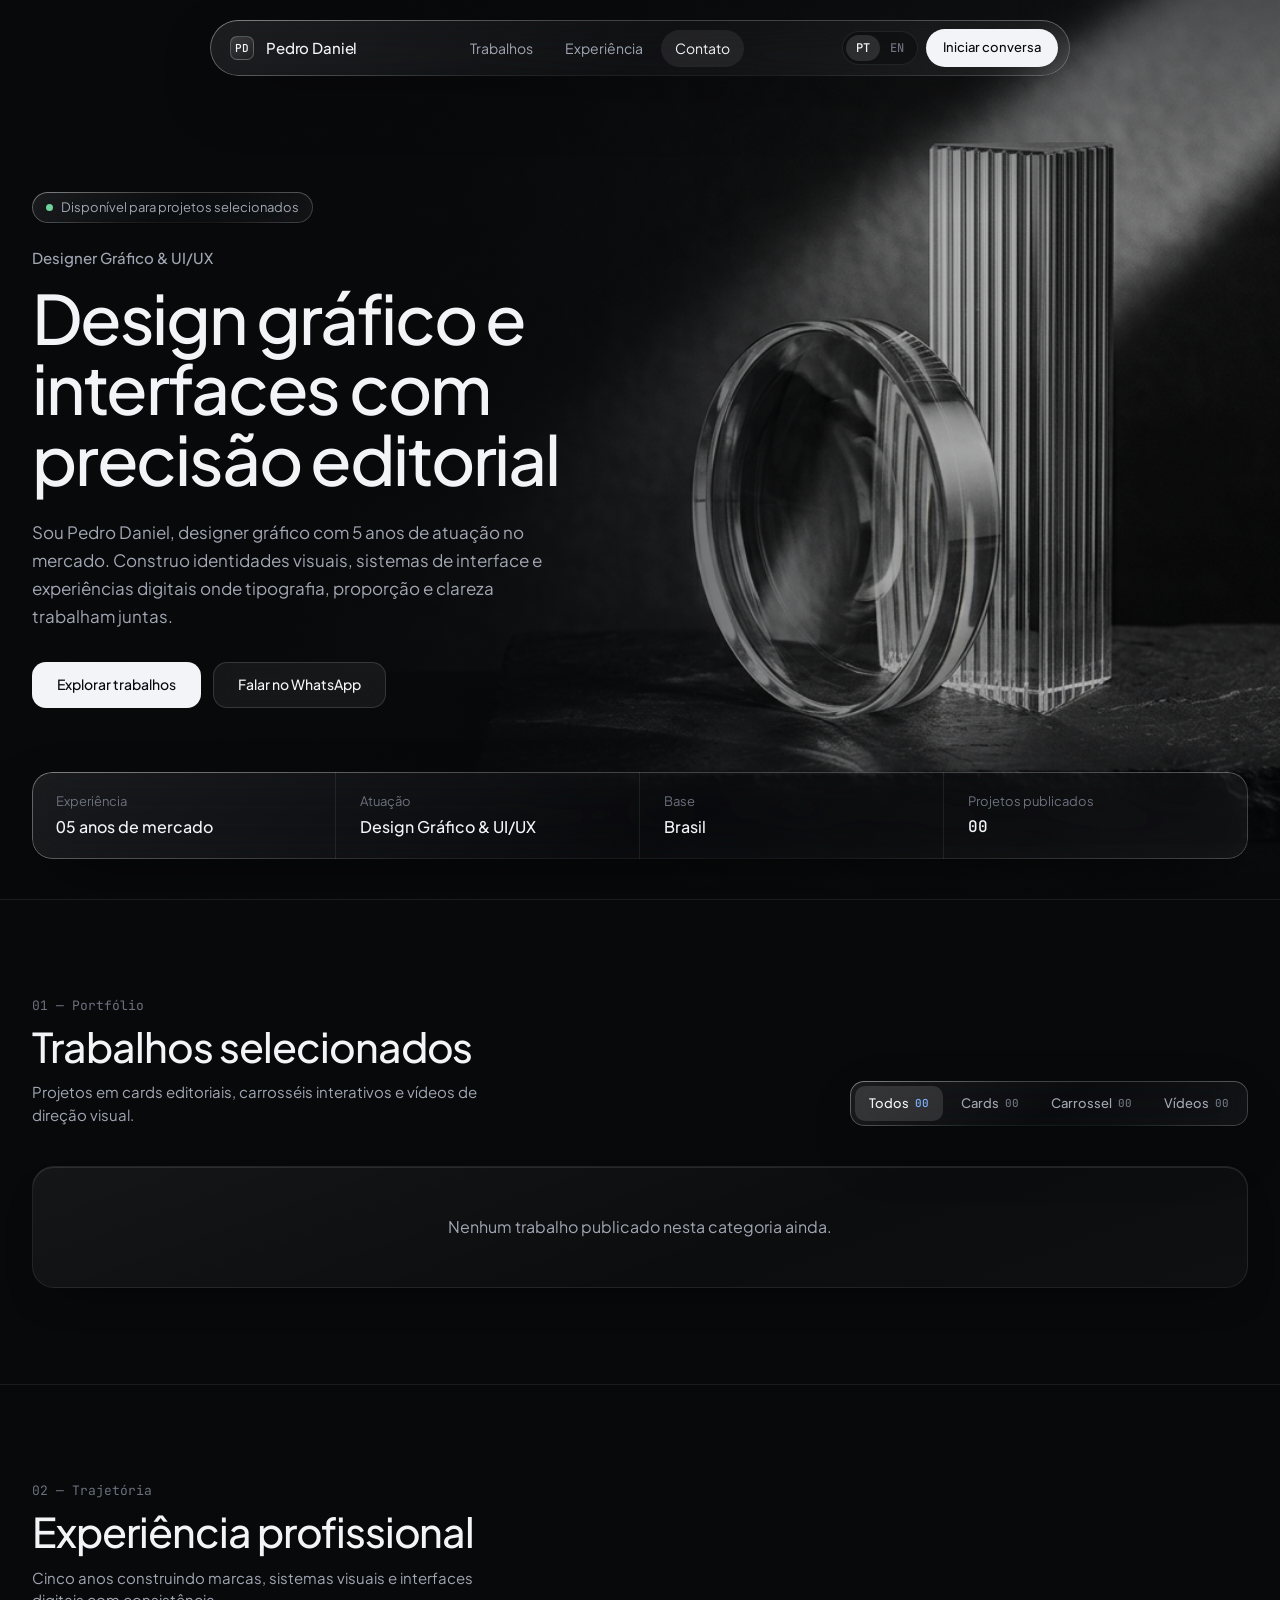
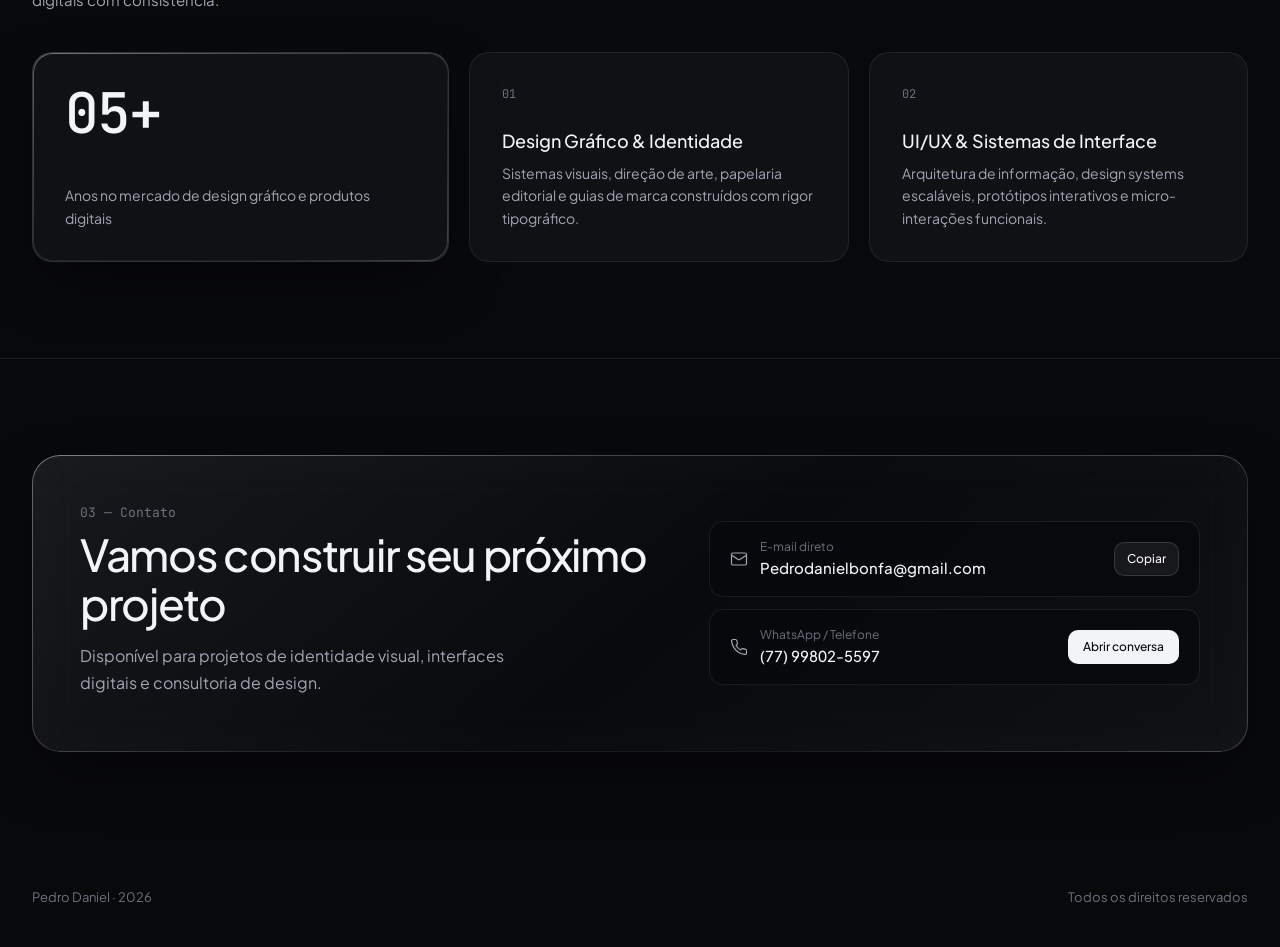
==== commit a1440025: "feat: add core portfolio logic frontend and update supabase database schema" ====
--- a/templates/index.html
+++ b/templates/index.html
@@ -219,6 +219,6 @@
 
   <div id="toast" class="toast liquid-glass" role="status" aria-live="polite"></div>
 
-  <script type="module" src="/static/js/portfolio.js?v=4"></script>
+  <script type="module" src="/static/js/portfolio.js?v=5"></script>
 </body>
 </html>
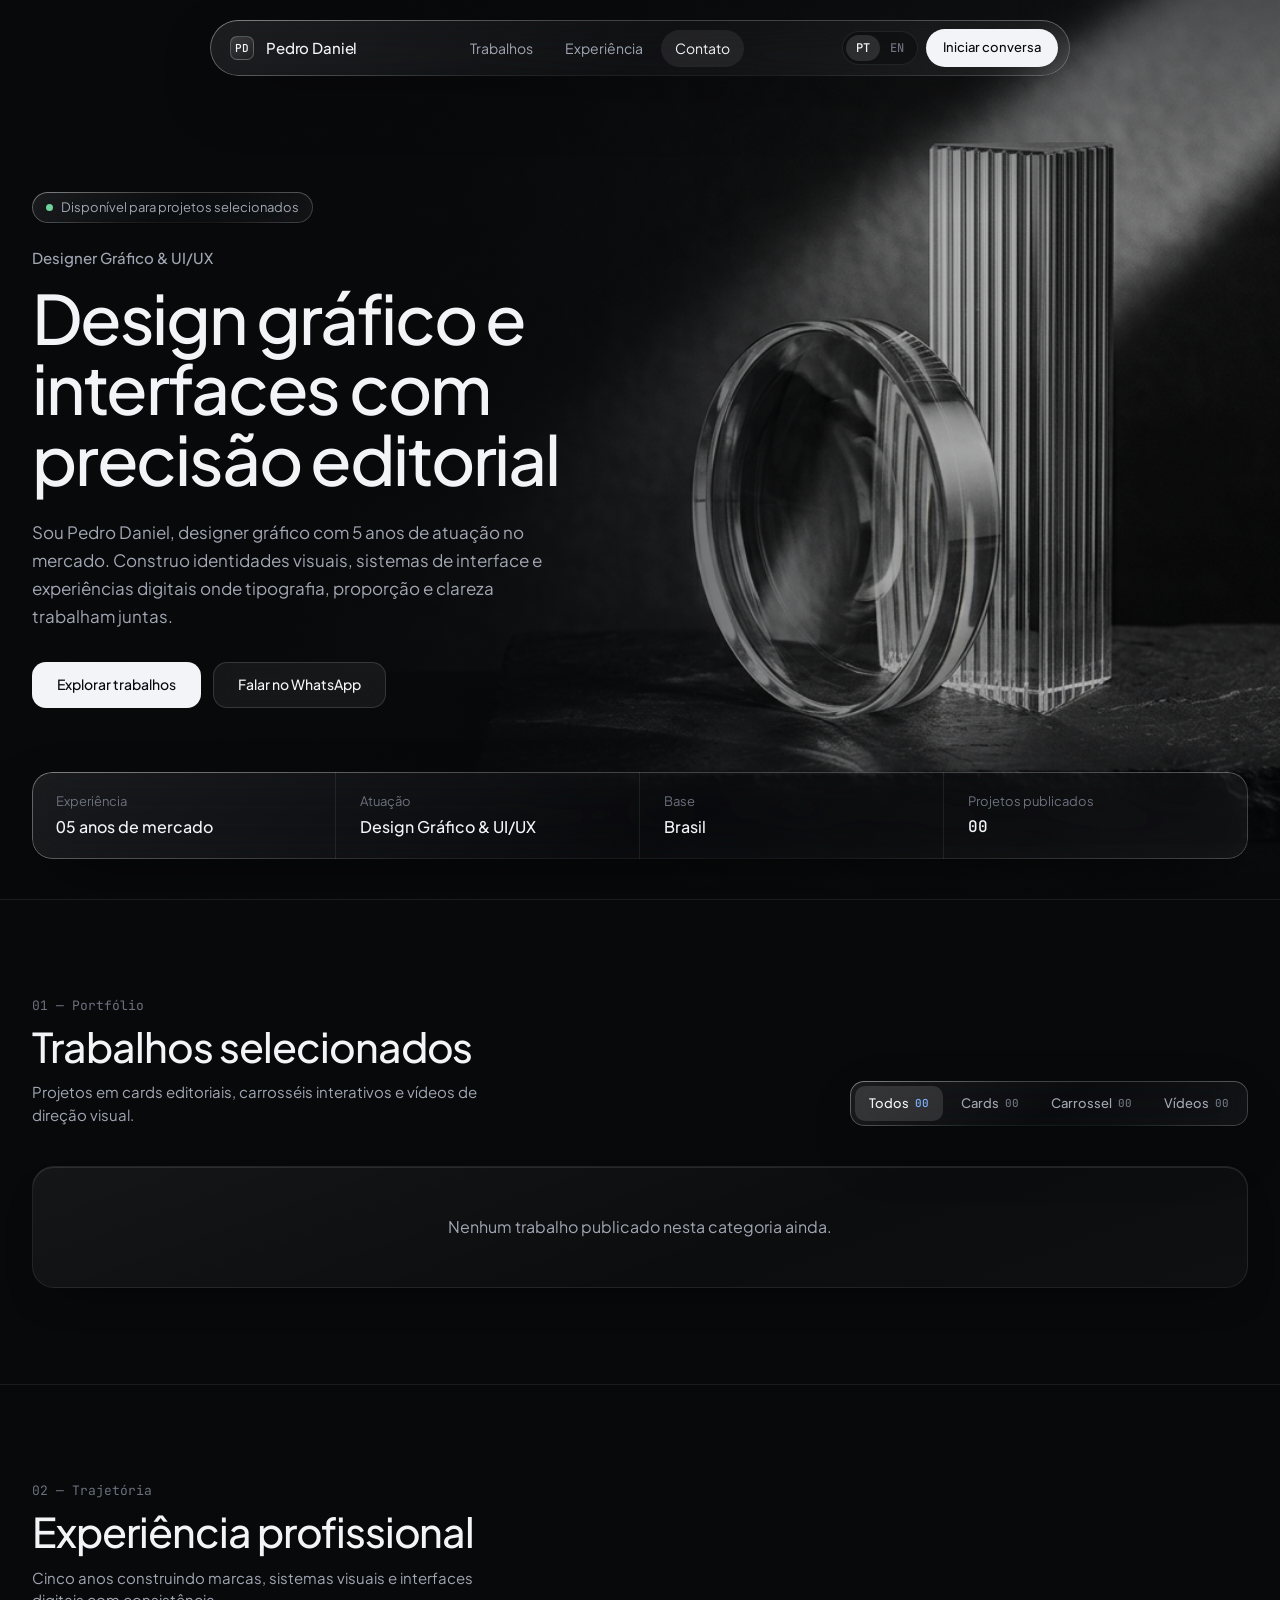
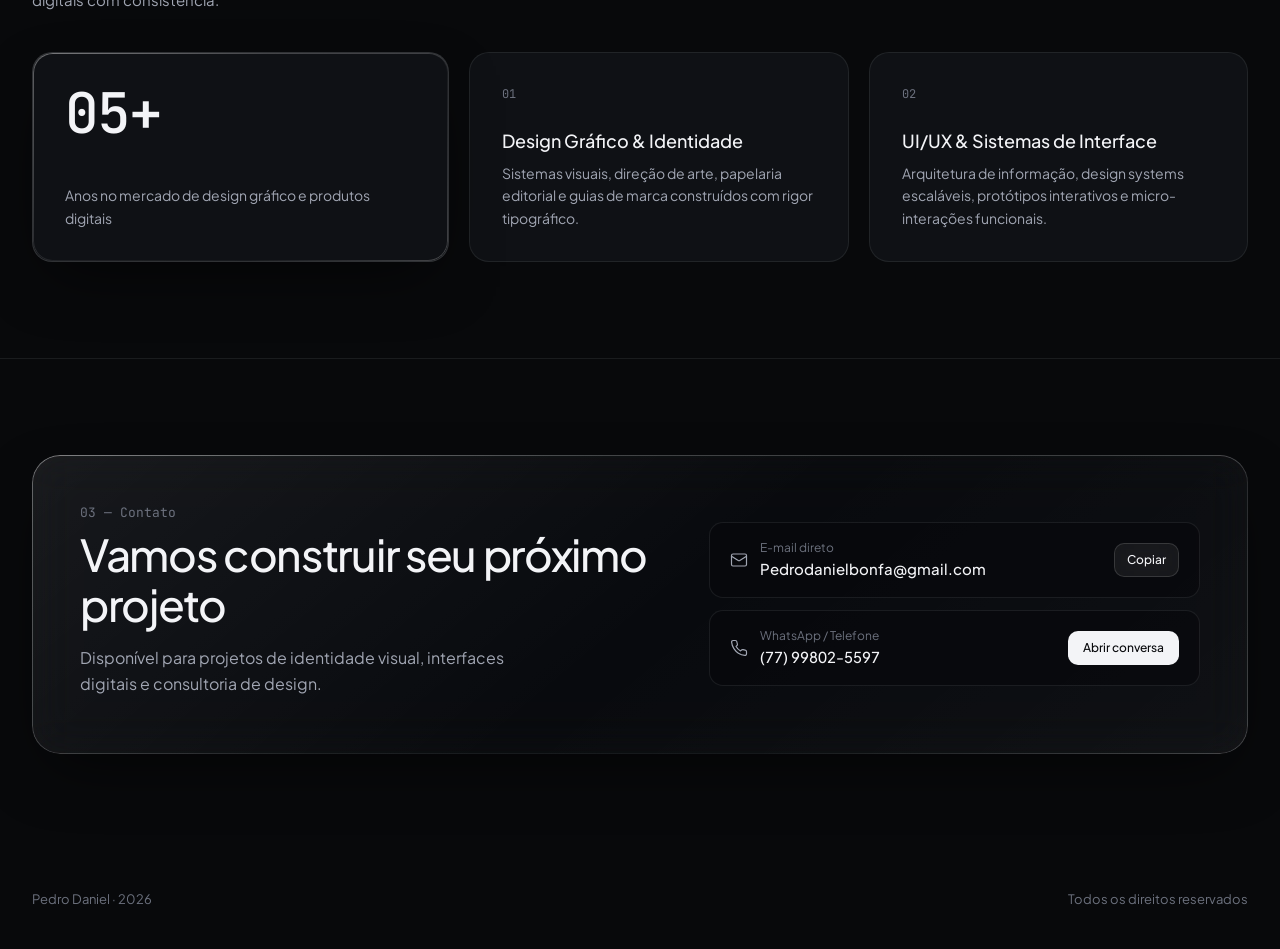
==== commit 2d5c0946: "feat: add CSS styles and HTML template for public portfolio" ====
--- a/templates/index.html
+++ b/templates/index.html
@@ -8,8 +8,8 @@
   <link rel="preconnect" href="https://fonts.googleapis.com" />
   <link rel="preconnect" href="https://fonts.gstatic.com" crossorigin />
   <link href="https://fonts.googleapis.com/css2?family=JetBrains+Mono:wght@400;500&family=Plus+Jakarta+Sans:wght@400;500;600&display=swap" rel="stylesheet" />
-  <link rel="stylesheet" href="/static/css/tokens.css?v=4" />
-  <link rel="stylesheet" href="/static/css/portfolio.css?v=4" />
+  <link rel="stylesheet" href="/static/css/tokens.css?v=7" />
+  <link rel="stylesheet" href="/static/css/portfolio.css?v=7" />
 </head>
 <body>
   <!-- Optical Liquid Glass SVG Refraction Filter -->
@@ -219,6 +219,6 @@
 
   <div id="toast" class="toast liquid-glass" role="status" aria-live="polite"></div>
 
-  <script type="module" src="/static/js/portfolio.js?v=5"></script>
+  <script type="module" src="/static/js/portfolio.js?v=6"></script>
 </body>
 </html>
--- a/static/css/portfolio.css
+++ b/static/css/portfolio.css
@@ -1013,17 +1013,23 @@
   border-radius: var(--r-xl);
   padding: var(--s-12);
   display: grid;
-  grid-template-columns: 1.2fr 1fr;
+  grid-template-columns: minmax(0, 1.2fr) minmax(0, 1fr);
   gap: var(--s-10);
   align-items: center;
+  overflow: hidden;
+}
+
+.contact-panel > * {
+  min-width: 0;
 }
 
 .contact-heading {
-  font-size: clamp(28px, 3.6vw, 44px);
+  font-size: clamp(26px, 3.6vw, 44px);
   font-weight: 500;
   letter-spacing: -0.03em;
-  line-height: 1.1;
+  line-height: 1.12;
   margin: 0 0 var(--s-4);
+  overflow-wrap: break-word;
 }
 
 .contact-text {
@@ -1037,6 +1043,7 @@
 .contact-cards {
   display: grid;
   gap: var(--s-3);
+  min-width: 0;
 }
 
 .contact-row {
@@ -1048,6 +1055,7 @@
   border-radius: var(--r-md);
   background: rgba(8, 9, 11, 0.55);
   border: 1px solid var(--border-subtle);
+  min-width: 0;
   transition: border-color var(--t-fast) var(--ease), background-color var(--t-fast) var(--ease);
 }
 
@@ -1401,7 +1409,11 @@
 
 @media (max-width: 720px) {
   .container {
-    padding-inline: var(--s-5);
+    padding-inline: var(--s-4);
+  }
+  .nav-dock {
+    padding: 0 10px 0 14px;
+    gap: var(--s-2);
   }
   .works-grid {
     grid-template-columns: 1fr;
@@ -1430,13 +1442,84 @@
   .metric-cell:last-child {
     border-bottom: 0;
   }
+
+  /* Filter bar: single clean scrollable pill row on mobile */
+  .filter-bar {
+    width: 100%;
+    flex-wrap: nowrap;
+    overflow-x: auto;
+    -webkit-overflow-scrolling: touch;
+    scrollbar-width: none;
+    justify-content: space-between;
+    gap: 2px;
+    padding: 4px;
+  }
+  .filter-bar::-webkit-scrollbar {
+    display: none;
+  }
+  .filter-btn {
+    flex: 1 0 auto;
+    justify-content: center;
+    padding: 7px 9px;
+    font-size: 12px;
+    gap: 4px;
+    white-space: nowrap;
+  }
+
+  /* Video HUD: never overflow mobile cards */
+  .video-hud {
+    left: 8px;
+    right: 8px;
+    bottom: 8px;
+    gap: 6px;
+    padding: 5px 8px;
+    max-width: calc(100% - 16px);
+  }
+  .video-hud-btn {
+    width: 26px;
+    height: 26px;
+  }
+  .video-time {
+    font-size: 10px;
+  }
+  .video-volume-slider {
+    display: none;
+  }
+  .video-stage:fullscreen .video-volume-slider,
+  .video-stage:-webkit-full-screen .video-volume-slider {
+    display: block;
+    width: 72px;
+  }
+
+  /* Contact panel: zero horizontal overflow on mobile */
+  .contact-panel {
+    padding: var(--s-6);
+    gap: var(--s-6);
+    border-radius: var(--r-lg);
+  }
+  .contact-row {
+    flex-direction: column;
+    align-items: stretch;
+    gap: var(--s-3);
+    padding: var(--s-4);
+  }
+  .contact-row-value {
+    font-size: 14px;
+    word-break: break-word;
+    white-space: normal;
+  }
+  .contact-row .btn {
+    width: 100%;
+    height: 38px !important;
+  }
+
   .work-body {
-    flex-direction: column;
-    align-items: flex-start;
+    flex-direction: row;
+    align-items: flex-end;
   }
   .carousel-controls {
     flex-direction: column;
-    align-items: flex-start;
+    align-items: center;
   }
   .modal-dialog {
     height: min(92vh, 820px);
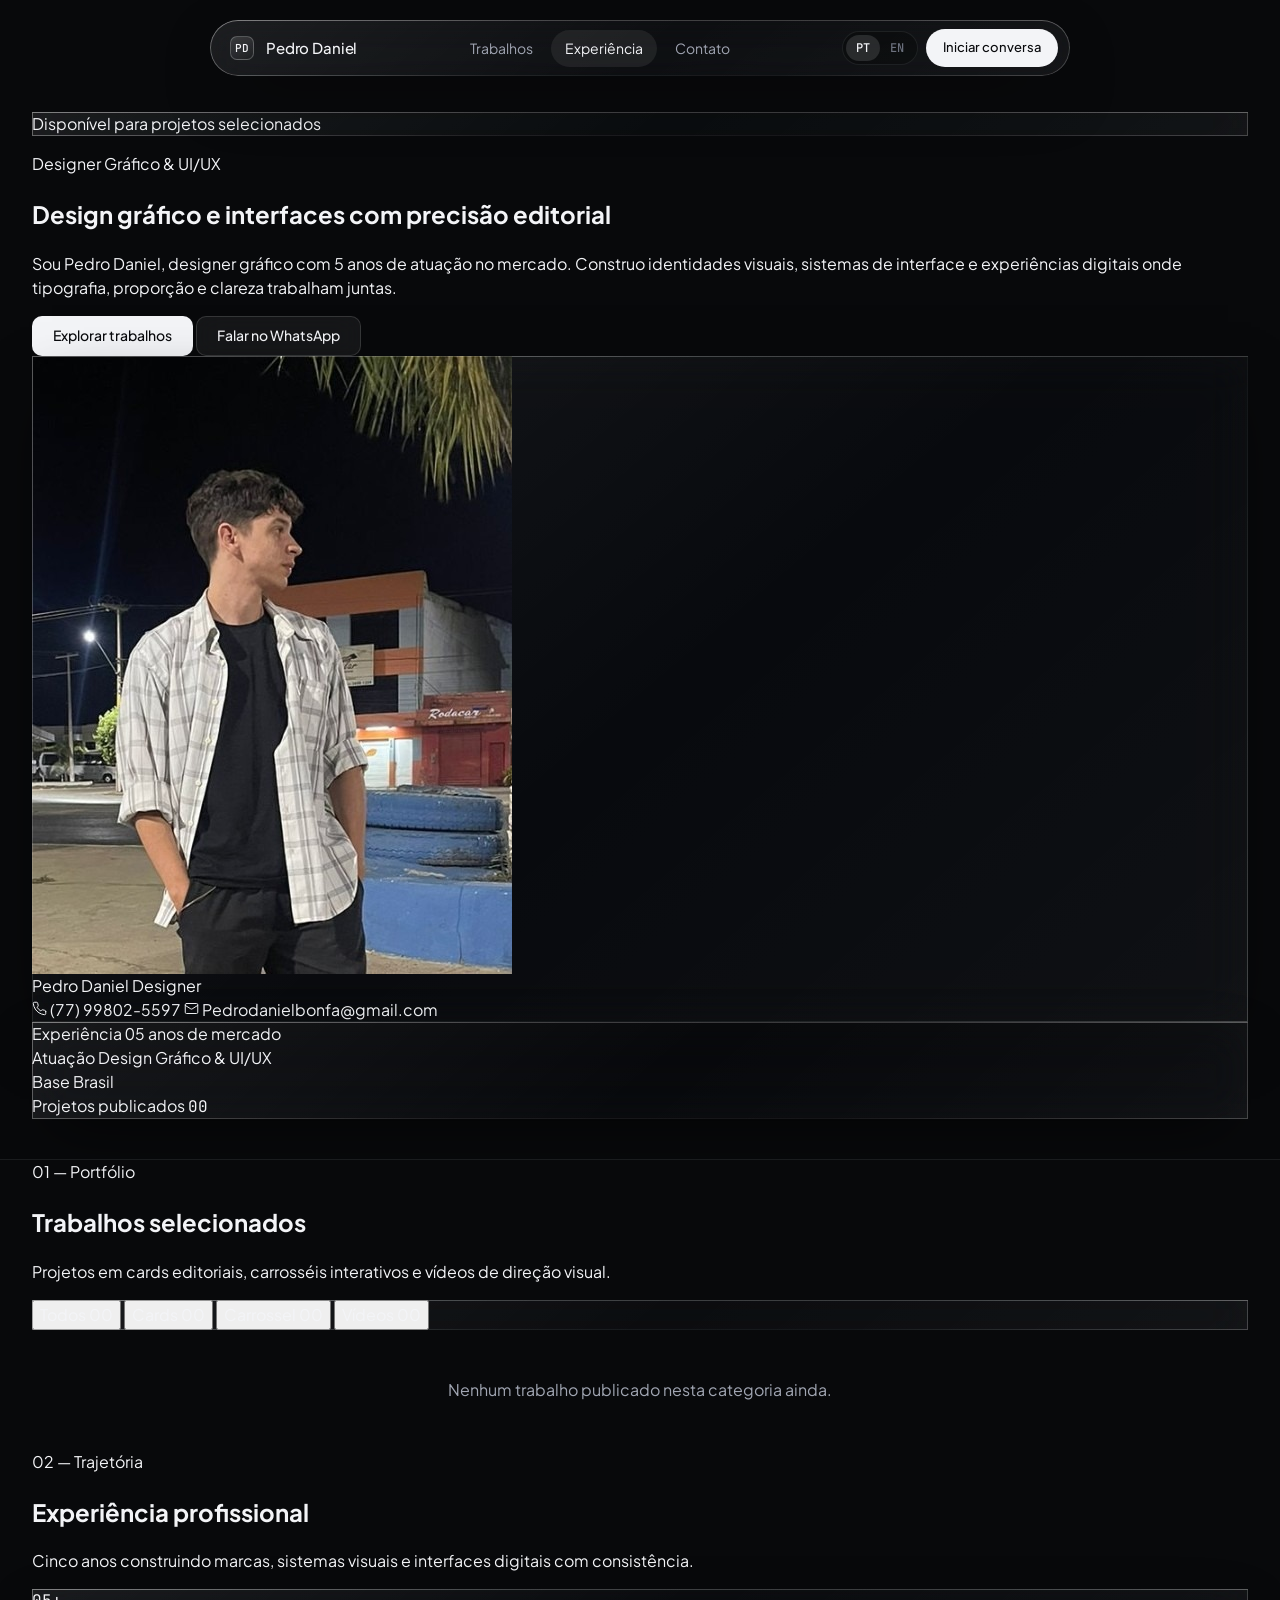
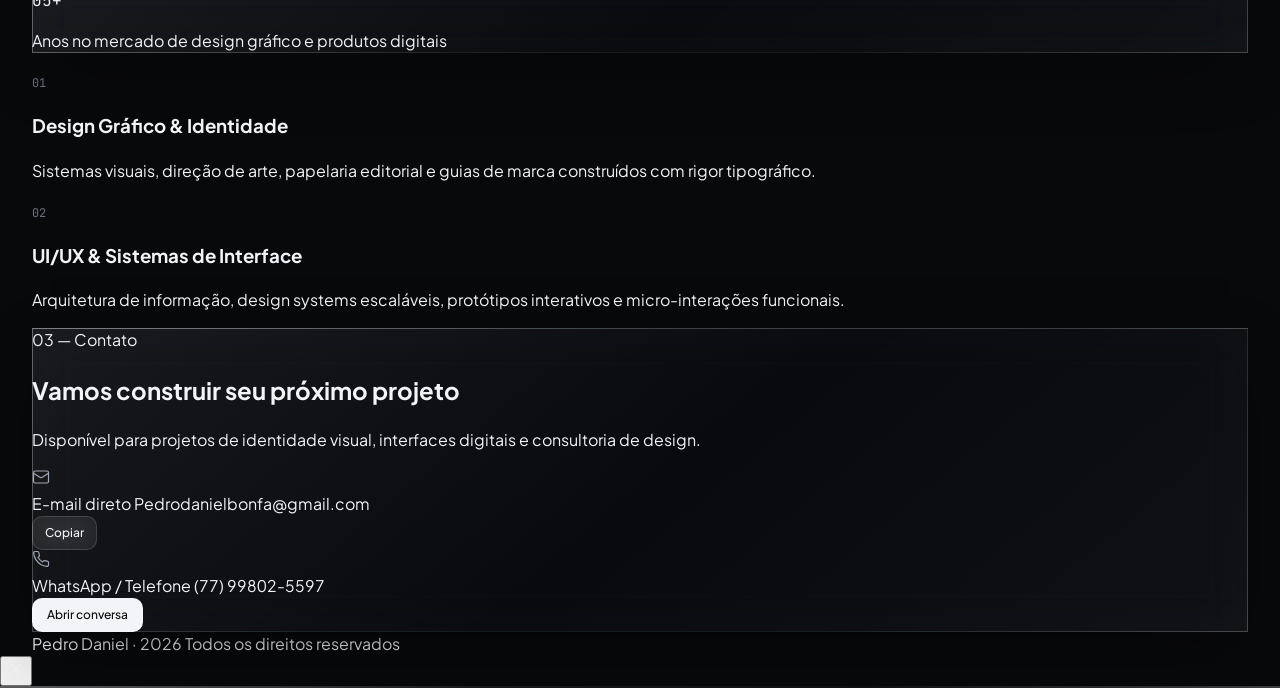
==== commit bcb07ded: "feat: add portfolio static assets, stylesheets, scripts, and main template" ====
--- a/templates/index.html
+++ b/templates/index.html
@@ -1,16 +1,21 @@
 <!DOCTYPE html>
 <html lang="pt-BR">
+
 <head>
   <meta charset="UTF-8" />
   <meta name="viewport" content="width=device-width, initial-scale=1.0" />
   <title>Pedro Daniel — Designer Gráfico &amp; UI/UX</title>
-  <meta name="description" content="Portfólio de Pedro Daniel — Designer Gráfico &amp; UI/UX com 5 anos de atuação no mercado." />
+  <meta name="description"
+    content="Portfólio de Pedro Daniel — Designer Gráfico &amp; UI/UX com 5 anos de atuação no mercado." />
   <link rel="preconnect" href="https://fonts.googleapis.com" />
   <link rel="preconnect" href="https://fonts.gstatic.com" crossorigin />
-  <link href="https://fonts.googleapis.com/css2?family=JetBrains+Mono:wght@400;500&family=Plus+Jakarta+Sans:wght@400;500;600&display=swap" rel="stylesheet" />
-  <link rel="stylesheet" href="/static/css/tokens.css?v=7" />
-  <link rel="stylesheet" href="/static/css/portfolio.css?v=7" />
+  <link
+    href="https://fonts.googleapis.com/css2?family=JetBrains+Mono:wght@400;500&family=Plus+Jakarta+Sans:wght@400;500;600&display=swap"
+    rel="stylesheet" />
+  <link rel="stylesheet" href="/static/css/tokens.css?v=8" />
+  <link rel="stylesheet" href="/static/css/portfolio.css?v=8" />
 </head>
+
 <body>
   <!-- Optical Liquid Glass SVG Refraction Filter -->
   <svg width="0" height="0" style="position:absolute" aria-hidden="true">
@@ -45,7 +50,11 @@
           </div>
           <a href="#contato" class="btn btn-primary nav-cta" data-i18n="nav.cta">Iniciar conversa</a>
           <button type="button" id="mobile-menu-btn" class="nav-menu-btn" aria-expanded="false" aria-label="Menu">
-            <svg width="18" height="18" viewBox="0 0 24 24" fill="none" stroke="currentColor" stroke-width="1.6" stroke-linecap="round"><path d="M4 7h16"/><path d="M4 17h16"/></svg>
+            <svg width="18" height="18" viewBox="0 0 24 24" fill="none" stroke="currentColor" stroke-width="1.6"
+              stroke-linecap="round">
+              <path d="M4 7h16" />
+              <path d="M4 17h16" />
+            </svg>
           </button>
         </div>
       </nav>
@@ -58,66 +67,104 @@
       <a href="#contato" class="btn btn-primary" style="margin-top:8px" data-i18n="nav.cta">Iniciar conversa</a>
     </div>
 
-    <!-- Hero Scene -->
+    <!-- Hero Section (Editorial Split + Signature Profile Card) -->
     <main id="top">
       <section class="hero">
-        <div class="hero-scene">
-          <img
-            id="hero-scene-img"
-            class="hero-scene-img"
-            src="/static/assets/showcase/hero-glass.jpg"
-            alt="Escultura óptica de vidro sobre basalto escuro"
-          />
-          <div class="hero-scene-vignette"></div>
-        </div>
+        <div class="hero-grid-bg" aria-hidden="true"></div>
 
         <div class="container hero-inner">
-          <div class="hero-copy reveal is-visible">
-            <div class="status-line liquid-glass">
-              <span id="availability-dot" class="status-dot"></span>
-              <span id="availability-text">Disponível para projetos selecionados</span>
-            </div>
-
-            <p id="hero-role" class="hero-role">Designer Gráfico &amp; UI/UX</p>
-            <h1 id="hero-title" class="hero-title">Design gráfico e interfaces com precisão editorial</h1>
-            <p id="hero-bio" class="hero-bio">
-              Sou Pedro Daniel, designer gráfico com 5 anos de atuação no mercado. Construo identidades visuais, sistemas de interface e experiências digitais onde tipografia, proporção e clareza trabalham juntas.
-            </p>
-
-            <div class="hero-actions">
-              <a href="#trabalhos" class="btn btn-primary" data-i18n="hero.explore">Explorar trabalhos</a>
-              <a
-                id="hero-whatsapp-cta"
-                href="https://wa.me/5577998025597"
-                target="_blank"
-                rel="noopener noreferrer"
-                class="btn btn-glass"
-                data-i18n="hero.talk"
-              >Falar no WhatsApp</a>
-            </div>
-          </div>
-        </div>
-
-        <div class="container hero-metrics-wrap">
-          <div class="hero-metrics liquid-glass">
-            <div class="metric-cell">
-              <span class="metric-label" data-i18n="hero.metricExpLabel">Experiência</span>
-              <span id="metric-exp" class="metric-value tabular">05 anos de mercado</span>
-            </div>
-            <div class="metric-cell">
-              <span class="metric-label" data-i18n="hero.metricFocusLabel">Atuação</span>
-              <span class="metric-value" data-i18n="hero.metricFocusValue">Design Gráfico &amp; UI/UX</span>
-            </div>
-            <div class="metric-cell">
-              <span class="metric-label" data-i18n="hero.metricLocationLabel">Base</span>
-              <span id="metric-location" class="metric-value">Brasil · Remoto</span>
-            </div>
-            <div class="metric-cell">
-              <span class="metric-label" data-i18n="hero.metricWorksLabel">Projetos publicados</span>
-              <span id="metric-works" class="metric-value mono">03</span>
-            </div>
-          </div>
-        </div>
+            <div class="hero-split">
+              <div class="hero-copy">
+                <div class="status-line liquid-glass hero-enter" style="--d: 40ms;">
+                  <span id="availability-dot" class="status-dot"></span>
+                  <span id="availability-text">Disponível para projetos selecionados</span>
+                </div>
+
+                <p id="hero-role" class="hero-role hero-enter" style="--d: 110ms;">Designer Gráfico &amp; UI/UX</p>
+                <h1 id="hero-title" class="hero-title hero-enter" style="--d: 180ms;">Design gráfico e interfaces com
+                  precisão editorial</h1>
+                <p id="hero-bio" class="hero-bio hero-enter" style="--d: 250ms;">
+                  Sou Pedro Daniel, designer gráfico com 5 anos de atuação no mercado. Construo identidades visuais,
+                  sistemas de interface e experiências digitais onde tipografia, proporção e clareza trabalham juntas.
+                </p>
+
+                  <div class="hero-actions hero-enter" style="--d: 320ms;">
+                    <a href="#trabalhos" class="btn btn-primary" data-i18n="hero.explore">Explorar trabalhos</a>
+                    <a id="hero-whatsapp-cta" href="https://wa.me/5577998025597" target="_blank"
+                      rel="noopener noreferrer" class="btn btn-glass" data-i18n="hero.talk">Falar no WhatsApp</a>
+                  </div>
+                </div>
+
+                <!-- Signature Designer Profile Card (inspired by reference, in portfolio palette) -->
+                <div class="hero-card-stage">
+                  <div class="profile-card-stack" id="profile-card-stack">
+                    <div class="profile-card-backdrop" aria-hidden="true"></div>
+                    <article class="profile-card liquid-glass" id="profile-card">
+                      <div class="profile-card-photo-wrap">
+                        <img id="profile-card-photo" class="profile-card-photo" src="/static/assets/pedro-profile.jpg"
+                          alt="Pedro Daniel — Designer Gráfico" />
+                      </div>
+                      <div class="profile-card-info">
+                        <div class="profile-card-head">
+                          <span id="card-name" class="profile-card-name">Pedro Daniel</span>
+                          <span id="card-role" class="profile-card-role">Designer</span>
+                        </div>
+                        <div class="profile-card-contacts">
+                          <a id="card-insta-row" href="#contato" class="profile-card-row" style="display:none;"
+                            target="_blank" rel="noopener noreferrer">
+                            <svg width="15" height="15" viewBox="0 0 24 24" fill="none" stroke="currentColor"
+                              stroke-width="1.6" stroke-linecap="round" stroke-linejoin="round" aria-hidden="true">
+                              <rect width="20" height="20" x="2" y="2" rx="5" />
+                              <path d="M16 11.37A4 4 0 1 1 12.63 8 4 4 0 0 1 16 11.37z" />
+                              <line x1="17.5" x2="17.51" y1="6.5" y2="6.5" />
+                            </svg>
+                            <span id="card-insta-val">@pedrodaniel</span>
+                          </a>
+                          <a id="card-phone-row" href="https://wa.me/5577998025597" target="_blank"
+                            rel="noopener noreferrer" class="profile-card-row">
+                            <svg width="15" height="15" viewBox="0 0 24 24" fill="none" stroke="currentColor"
+                              stroke-width="1.6" stroke-linecap="round" stroke-linejoin="round" aria-hidden="true">
+                              <path
+                                d="M22 16.92v3a2 2 0 0 1-2.18 2 19.79 19.79 0 0 1-8.63-3.07 19.5 19.5 0 0 1-6-6A19.79 19.79 0 0 1 2.12 4.18 2 2 0 0 1 4.11 2h3a2 2 0 0 1 2 1.72c.12.96.36 1.9.7 2.81a2 2 0 0 1-.45 2.11L8.09 9.91a16 16 0 0 0 6 6l1.27-1.27a2 2 0 0 1 2.11-.45c.91.34 1.85.58 2.81.7A2 2 0 0 1 22 16.92z" />
+                            </svg>
+                            <span id="card-phone-val" class="tabular">(77) 99802-5597</span>
+                          </a>
+                          <a id="card-email-row" href="mailto:Pedrodanielbonfa@gmail.com" class="profile-card-row">
+                            <svg width="15" height="15" viewBox="0 0 24 24" fill="none" stroke="currentColor"
+                              stroke-width="1.6" stroke-linecap="round" stroke-linejoin="round" aria-hidden="true">
+                              <rect width="20" height="16" x="2" y="4" rx="2" />
+                              <path d="m22 7-8.97 5.7a1.94 1.94 0 0 1-2.06 0L2 7" />
+                            </svg>
+                            <span id="card-email-val">Pedrodanielbonfa@gmail.com</span>
+                          </a>
+                        </div>
+                      </div>
+                    </article>
+                  </div>
+                </div>
+              </div>
+            </div>
+
+              <div class="container hero-metrics-wrap hero-enter" style="--d: 420ms;">
+                <div class="hero-metrics liquid-glass">
+                  <div class="metric-cell">
+                    <span class="metric-label" data-i18n="hero.metricExpLabel">Experiência</span>
+                    <span id="metric-exp" class="metric-value tabular">05 anos de mercado</span>
+                  </div>
+                  <div class="metric-cell">
+                    <span class="metric-label" data-i18n="hero.metricFocusLabel">Atuação</span>
+                    <span class="metric-value" data-i18n="hero.metricFocusValue">Design Gráfico &amp; UI/UX</span>
+                  </div>
+                  <div class="metric-cell">
+                    <span class="metric-label" data-i18n="hero.metricLocationLabel">Base</span>
+                    <span id="metric-location" class="metric-value">Brasil · Remoto</span>
+                  </div>
+                  <div class="metric-cell">
+                    <span class="metric-label" data-i18n="hero.metricWorksLabel">Projetos publicados</span>
+                    <span id="metric-works" class="metric-value mono">03</span>
+                  </div>
+                </div>
+              </div>
       </section>
 
       <!-- Works Showcase -->
@@ -131,7 +178,8 @@
                 Projetos em cards editoriais, carrosséis interativos e vídeos de direção visual.
               </p>
             </div>
-            <div id="works-filter-bar" class="filter-bar liquid-glass" role="tablist" aria-label="Filtrar trabalhos"></div>
+            <div id="works-filter-bar" class="filter-bar liquid-glass" role="tablist" aria-label="Filtrar trabalhos">
+            </div>
           </div>
 
           <div id="works-grid" class="works-grid"></div>
@@ -171,24 +219,35 @@
             <div class="contact-cards">
               <div class="contact-row">
                 <a id="contact-email-link" href="mailto:Pedrodanielbonfa@gmail.com" class="contact-row-main">
-                  <svg width="18" height="18" viewBox="0 0 24 24" fill="none" stroke="currentColor" stroke-width="1.6" stroke-linecap="round" stroke-linejoin="round" style="color:var(--text-secondary);flex-shrink:0"><rect width="20" height="16" x="2" y="4" rx="2"/><path d="m22 7-8.97 5.7a1.94 1.94 0 0 1-2.06 0L2 7"/></svg>
+                  <svg width="18" height="18" viewBox="0 0 24 24" fill="none" stroke="currentColor" stroke-width="1.6"
+                    stroke-linecap="round" stroke-linejoin="round" style="color:var(--text-secondary);flex-shrink:0">
+                    <rect width="20" height="16" x="2" y="4" rx="2" />
+                    <path d="m22 7-8.97 5.7a1.94 1.94 0 0 1-2.06 0L2 7" />
+                  </svg>
                   <div style="min-width:0">
                     <span class="contact-row-label" data-i18n="contact.emailLabel">E-mail direto</span>
                     <span id="contact-email-value" class="contact-row-value">Pedrodanielbonfa@gmail.com</span>
                   </div>
                 </a>
-                <button type="button" id="copy-email-btn" class="btn btn-glass" style="height:34px;padding:0 12px;font-size:12px" data-i18n="contact.copy">Copiar</button>
+                <button type="button" id="copy-email-btn" class="btn btn-glass"
+                  style="height:34px;padding:0 12px;font-size:12px" data-i18n="contact.copy">Copiar</button>
               </div>
 
-              <a id="contact-phone-link" href="https://wa.me/5577998025597" target="_blank" rel="noopener noreferrer" class="contact-row">
+              <a id="contact-phone-link" href="https://wa.me/5577998025597" target="_blank" rel="noopener noreferrer"
+                class="contact-row">
                 <div class="contact-row-main">
-                  <svg width="18" height="18" viewBox="0 0 24 24" fill="none" stroke="currentColor" stroke-width="1.6" stroke-linecap="round" stroke-linejoin="round" style="color:var(--text-secondary);flex-shrink:0"><path d="M22 16.92v3a2 2 0 0 1-2.18 2 19.79 19.79 0 0 1-8.63-3.07 19.5 19.5 0 0 1-6-6A19.79 19.79 0 0 1 2.12 4.18 2 2 0 0 1 4.11 2h3a2 2 0 0 1 2 1.72c.12.96.36 1.9.7 2.81a2 2 0 0 1-.45 2.11L8.09 9.91a16 16 0 0 0 6 6l1.27-1.27a2 2 0 0 1 2.11-.45c.91.34 1.85.58 2.81.7A2 2 0 0 1 22 16.92z"/></svg>
+                  <svg width="18" height="18" viewBox="0 0 24 24" fill="none" stroke="currentColor" stroke-width="1.6"
+                    stroke-linecap="round" stroke-linejoin="round" style="color:var(--text-secondary);flex-shrink:0">
+                    <path
+                      d="M22 16.92v3a2 2 0 0 1-2.18 2 19.79 19.79 0 0 1-8.63-3.07 19.5 19.5 0 0 1-6-6A19.79 19.79 0 0 1 2.12 4.18 2 2 0 0 1 4.11 2h3a2 2 0 0 1 2 1.72c.12.96.36 1.9.7 2.81a2 2 0 0 1-.45 2.11L8.09 9.91a16 16 0 0 0 6 6l1.27-1.27a2 2 0 0 1 2.11-.45c.91.34 1.85.58 2.81.7A2 2 0 0 1 22 16.92z" />
+                  </svg>
                   <div>
                     <span class="contact-row-label" data-i18n="contact.whatsappLabel">WhatsApp / Telefone</span>
                     <span id="contact-phone-value" class="contact-row-value tabular">(77) 99802-5597</span>
                   </div>
                 </div>
-                <span class="btn btn-primary" style="height:34px;padding:0 14px;font-size:12px" data-i18n="contact.openWhatsapp">Abrir conversa</span>
+                <span class="btn btn-primary" style="height:34px;padding:0 14px;font-size:12px"
+                  data-i18n="contact.openWhatsapp">Abrir conversa</span>
               </a>
             </div>
           </div>
@@ -210,7 +269,11 @@
       <div class="modal-header">
         <h3 id="modal-title" style="margin:0;font-size:20px;font-weight:500;"></h3>
         <button type="button" id="modal-close" class="modal-close" aria-label="Fechar">
-          <svg width="16" height="16" viewBox="0 0 24 24" fill="none" stroke="currentColor" stroke-width="1.6" stroke-linecap="round"><path d="M18 6 6 18"/><path d="m6 6 12 12"/></svg>
+          <svg width="16" height="16" viewBox="0 0 24 24" fill="none" stroke="currentColor" stroke-width="1.6"
+            stroke-linecap="round">
+            <path d="M18 6 6 18" />
+            <path d="m6 6 12 12" />
+          </svg>
         </button>
       </div>
       <div id="modal-body" class="modal-content"></div>
@@ -219,6 +282,7 @@
 
   <div id="toast" class="toast liquid-glass" role="status" aria-live="polite"></div>
 
-  <script type="module" src="/static/js/portfolio.js?v=6"></script>
+  <script type="module" src="/static/js/portfolio.js?v=8"></script>
 </body>
-</html>
+
+</html>
--- a/static/css/portfolio.css
+++ b/static/css/portfolio.css
@@ -196,6 +196,7 @@
 }
 
 /* ── Hero Scene ─────────────────────────────────────────────────────────── */
+/* ── Hero Section (Clean Dark Canvas + Split Signature Profile Card) ────── */
 .hero {
   position: relative;
   min-height: 100svh;
@@ -203,1333 +204,1598 @@
   flex-direction: column;
   justify-content: space-between;
   padding-top: 128px;
+  padding-top: 112px;
   padding-bottom: var(--s-10);
   overflow: hidden;
   border-bottom: 1px solid var(--border-subtle);
+  background-color: var(--bg);
 }
 
 .hero-scene {
-  position: absolute;
-  inset: 0;
-  z-index: 0;
-  pointer-events: none;
-}
-
-.hero-scene-img {
-  width: 100%;
-  height: 100%;
-  object-fit: cover;
-  object-position: right center;
-  opacity: 0.92;
-  transform: scale(1.01);
-}
-
-.hero-scene-vignette {
-  position: absolute;
-  inset: 0;
-  background: linear-gradient(
-      90deg,
-      rgba(8, 9, 11, 0.96) 0%,
-      rgba(8, 9, 11, 0.84) 38%,
-      rgba(8, 9, 11, 0.28) 68%,
-      rgba(8, 9, 11, 0.14) 100%
-    ),
-    linear-gradient(
-      180deg,
-      rgba(8, 9, 11, 0.55) 0%,
-      rgba(8, 9, 11, 0) 24%,
-      rgba(8, 9, 11, 0) 76%,
-      rgba(8, 9, 11, 0.98) 100%
-    );
-}
-
-.hero-inner {
-  position: relative;
-  z-index: 2;
-  margin-block: auto;
-  padding-block: var(--s-12);
-}
-
-.hero-copy {
-  max-width: 640px;
-}
-
-.status-line {
-  display: inline-flex;
-  align-items: center;
-  gap: var(--s-2);
-  padding: 6px 14px;
-  border-radius: var(--r-pill);
-  font-size: 13px;
-  color: var(--text-secondary);
-  margin-bottom: var(--s-6);
-}
-
-.status-dot {
-  width: 7px;
-  height: 7px;
-  border-radius: 50%;
-  background-color: var(--ok);
-  flex-shrink: 0;
-}
-
-.status-dot.is-busy {
-  background-color: var(--warn);
-}
-
-.hero-role {
-  font-size: 15px;
-  font-weight: 500;
-  color: var(--text-secondary);
-  margin: 0 0 var(--s-3);
-}
-
-.hero-title {
-  font-size: clamp(38px, 5.4vw, 68px);
-  font-weight: 500;
-  line-height: 1.04;
-  letter-spacing: -0.032em;
-  color: var(--text-primary);
-  margin: 0 0 var(--s-6);
-}
-
-.hero-bio {
-  font-size: 17px;
-  line-height: 1.65;
-  color: var(--text-secondary);
-  margin: 0 0 var(--s-8);
-  max-width: 540px;
-}
-
-.hero-actions {
-  display: flex;
-  flex-wrap: wrap;
-  align-items: center;
-  gap: var(--s-3);
-}
-
-.hero-actions .btn {
-  height: 46px;
-  padding: 0 var(--s-6);
-  border-radius: var(--r-md);
-}
-
-/* Bottom Liquid Glass Spec Strip */
-.hero-metrics-wrap {
-  position: relative;
-  z-index: 2;
-}
-
-.hero-metrics {
-  display: grid;
-  grid-template-columns: repeat(4, minmax(0, 1fr));
-  border-radius: var(--r-lg);
-  overflow: hidden;
-}
-
-.metric-cell {
-  padding: var(--s-5) var(--s-6);
-  display: flex;
-  flex-direction: column;
-  gap: var(--s-1);
-  border-right: 1px solid var(--border-subtle);
-}
-
-.metric-cell:last-child {
-  border-right: 0;
-}
-
-.metric-label {
-  font-size: 13px;
-  color: var(--text-muted);
-}
-
-.metric-value {
-  font-size: 16px;
-  font-weight: 500;
-  color: var(--text-primary);
-}
-
-/* ── Section Framing ────────────────────────────────────────────────────── */
-.section {
-  padding-block: var(--s-24);
-  border-bottom: 1px solid var(--border-subtle);
-}
-
-.section-head {
-  display: flex;
-  align-items: flex-end;
-  justify-content: space-between;
-  gap: var(--s-6);
-  margin-bottom: var(--s-10);
-  flex-wrap: wrap;
-}
-
-.section-index {
-  display: block;
-  font-family: var(--font-mono);
-  font-size: 13px;
-  color: var(--text-muted);
-  margin-bottom: var(--s-2);
-}
-
-.section-title {
-  font-size: clamp(28px, 3.2vw, 42px);
-  font-weight: 500;
-  letter-spacing: -0.025em;
-  line-height: 1.12;
-  margin: 0;
-  color: var(--text-primary);
-}
-
-.section-lead {
-  font-size: 15px;
-  color: var(--text-secondary);
-  max-width: 460px;
-  margin: var(--s-3) 0 0;
-}
-
-/* Filter Pill Bar */
-.filter-bar {
-  display: inline-flex;
-  align-items: center;
-  flex-wrap: wrap;
-  gap: var(--s-1);
-  padding: 5px;
-  border-radius: var(--r-md);
-}
-
-.filter-btn {
-  border: 0;
-  background: transparent;
-  color: var(--text-secondary);
-  font-size: 13px;
-  font-weight: 500;
-  padding: 8px 14px;
-  border-radius: var(--r-sm);
-  display: inline-flex;
-  align-items: center;
-  gap: 6px;
-  transition: color var(--t-fast) var(--ease), background-color var(--t-fast) var(--ease);
-}
-
-.filter-btn:hover {
-  color: var(--text-primary);
-}
-
-.filter-btn.is-active {
-  background: rgba(255, 255, 255, 0.12);
-  color: var(--text-primary);
-}
-
-.filter-count {
-  font-family: var(--font-mono);
-  font-size: 11px;
-  color: var(--text-muted);
-}
-
-.filter-btn.is-active .filter-count {
-  color: var(--accent);
-}
-
-/* ── 3-Column Modern Instagram-Format Works Grid ────────────────────────── */
-.works-grid {
-  display: grid;
-  grid-template-columns: repeat(3, minmax(0, 1fr));
-  gap: var(--s-6);
-  align-items: start;
-}
-
-.work-item {
-  border-radius: 22px;
-  padding: var(--s-2);
-  background: linear-gradient(
-    160deg,
-    rgba(255, 255, 255, 0.055) 0%,
-    rgba(255, 255, 255, 0.018) 60%,
-    rgba(255, 255, 255, 0.03) 100%
-  );
-  border: 1px solid var(--border-subtle);
-  box-shadow: 0 20px 44px -26px rgba(0, 0, 0, 0.72),
-    inset 0 1px 0 rgba(255, 255, 255, 0.1);
-  display: flex;
-  flex-direction: column;
-  transition: border-color var(--t-med) var(--ease),
-    transform var(--t-med) var(--ease),
-    background-color var(--t-med) var(--ease);
-}
-
-.work-item:hover {
-  border-color: var(--border-strong);
-  transform: translateY(-3px);
-}
-
-.work-media-frame {
-  position: relative;
-  width: 100%;
-  aspect-ratio: 4 / 5;
-  border-radius: var(--r-md);
-  background-color: var(--surface-2);
-  overflow: hidden;
-  cursor: pointer;
-}
-
-.work-media-img {
-  width: 100%;
-  height: 100%;
-  object-fit: cover;
-  object-position: center;
-  transition: transform 620ms var(--ease);
-}
-
-.work-item:hover .work-media-img {
-  transform: scale(1.03);
-}
-
-.work-badge-row {
-  position: absolute;
-  top: var(--s-3);
-  left: var(--s-3);
-  right: var(--s-3);
-  display: flex;
-  align-items: center;
-  justify-content: space-between;
-  pointer-events: none;
-  z-index: 4;
-}
-
-.glass-chip {
-  display: inline-flex;
-  align-items: center;
-  gap: 5px;
-  padding: 5px 10px;
-  border-radius: var(--r-pill);
-  font-size: 11px;
-  font-weight: 500;
-  color: var(--text-primary);
-  background: rgba(10, 12, 16, 0.62);
-  backdrop-filter: blur(16px) saturate(160%);
-  -webkit-backdrop-filter: blur(16px) saturate(160%);
-  border: 1px solid rgba(255, 255, 255, 0.16);
-}
-
-.work-body {
-  padding: var(--s-4) var(--s-3) var(--s-3);
-  display: flex;
-  align-items: flex-end;
-  justify-content: space-between;
-  gap: var(--s-3);
-  flex: 1;
-}
-
-.work-body-text {
-  min-width: 0;
-  flex: 1;
-}
-
-.work-meta-top {
-  display: flex;
-  align-items: center;
-  gap: var(--s-2);
-  font-size: 12px;
-  color: var(--text-muted);
-  margin-bottom: 6px;
-  white-space: nowrap;
-  overflow: hidden;
-  text-overflow: ellipsis;
-}
-
-.work-title {
-  font-size: 17px;
-  font-weight: 500;
-  letter-spacing: -0.015em;
-  line-height: 1.28;
-  color: var(--text-primary);
-  margin: 0 0 4px;
-  display: -webkit-box;
-  -webkit-line-clamp: 2;
-  -webkit-box-orient: vertical;
-  overflow: hidden;
-}
-
-.work-subtitle {
-  font-size: 13px;
-  line-height: 1.45;
-  color: var(--text-secondary);
-  margin: 0;
-  display: -webkit-box;
-  -webkit-line-clamp: 2;
-  -webkit-box-orient: vertical;
-  overflow: hidden;
-}
-
-.work-open-btn {
-  flex-shrink: 0;
-  width: 36px;
-  height: 36px;
-  border-radius: var(--r-pill);
-  border: 1px solid var(--border-medium);
-  background: rgba(255, 255, 255, 0.05);
-  color: var(--text-primary);
-  display: grid;
-  place-items: center;
-  transition: background-color var(--t-fast) var(--ease),
-    color var(--t-fast) var(--ease),
-    border-color var(--t-fast) var(--ease);
-}
-
-.work-open-btn:hover {
-  background: var(--cta-bg);
-  color: var(--cta-ink);
-  border-color: var(--cta-bg);
-}
-
-/* ── Inline Liquid Glass Carousel Showcase (4:5 Instagram Card) ─────────── */
-.carousel-stage {
-  position: relative;
-  width: 100%;
-  aspect-ratio: 4 / 5;
-  border-radius: var(--r-md);
-  overflow: hidden;
-  background-color: var(--surface-2);
-  user-select: none;
-  touch-action: pan-y;
-}
-
-.carousel-track {
-  display: flex;
-  height: 100%;
-  transition: transform 520ms var(--ease);
-  will-change: transform;
-}
-
-.carousel-slide {
-  flex: 0 0 100%;
-  height: 100%;
-  position: relative;
-}
-
-.carousel-slide img,
-.carousel-slide video {
-  width: 100%;
-  height: 100%;
-  object-fit: cover;
-}
-
-.carousel-controls {
-  position: absolute;
-  left: var(--s-3);
-  right: var(--s-3);
-  bottom: var(--s-3);
-  display: flex;
-  flex-direction: column;
-  align-items: center;
-  gap: var(--s-2);
-  z-index: 5;
-  pointer-events: none;
-}
-
-.carousel-caption-pill {
-  pointer-events: auto;
-  width: 100%;
-  padding: 6px 12px;
-  border-radius: var(--r-sm);
-  font-size: 12px;
-  color: var(--text-primary);
-  white-space: nowrap;
-  overflow: hidden;
-  text-overflow: ellipsis;
-}
-
-.carousel-nav-group {
-  pointer-events: auto;
-  display: flex;
-  align-items: center;
-  gap: 6px;
-  padding: 4px;
-  border-radius: var(--r-pill);
-}
-
-.carousel-arrow {
-  width: 30px;
-  height: 30px;
-  border-radius: var(--r-pill);
-  border: 0;
-  background: rgba(255, 255, 255, 0.1);
-  color: var(--text-primary);
-  display: grid;
-  place-items: center;
-  transition: background-color var(--t-fast) var(--ease);
-}
-
-.carousel-arrow:hover {
-  background: rgba(255, 255, 255, 0.2);
-}
-
-.carousel-dots {
-  display: flex;
-  align-items: center;
-  gap: 5px;
-  padding-inline: 6px;
-}
-
-.carousel-dot {
-  width: 5px;
-  height: 5px;
-  border-radius: var(--r-pill);
-  border: 0;
-  padding: 0;
-  background: rgba(255, 255, 255, 0.34);
-  transition: width var(--t-med) var(--ease), background-color var(--t-fast) var(--ease);
-}
-
-.carousel-dot.is-active {
-  width: 18px;
-  background: var(--text-primary);
-}
-
-/* ── Inline Liquid Glass Video Showcase (Supports 1080x1920 9:16 & 16:9) ── */
-.video-stage {
-  position: relative;
-  width: 100%;
-  aspect-ratio: 4 / 5;
-  border-radius: var(--r-md);
-  background: #060709;
-  overflow: hidden;
-  display: flex;
-  align-items: center;
-  justify-content: center;
-}
-
-.video-stage video {
-  width: 100%;
-  height: 100%;
-  object-fit: contain;
-  background: #060709;
-  border: 0;
-  display: block;
-  cursor: pointer;
-}
-
-.video-stage iframe,
-.video-stage canvas {
-  width: 100%;
-  height: 100%;
-  object-fit: cover;
-  border: 0;
-  display: block;
-}
-
-.video-stage:fullscreen,
-.video-stage:-webkit-full-screen {
-  width: 100vw;
-  height: 100vh;
-  max-height: none;
-  aspect-ratio: auto;
-  border-radius: 0;
-  background: #050608;
-  padding: 24px 24px 88px;
-}
-
-.video-stage:fullscreen video,
-.video-stage:-webkit-full-screen video {
-  width: auto;
-  height: 100%;
-  max-width: 100%;
-  max-height: 100%;
-  object-fit: contain;
-  border-radius: var(--r-md);
-  box-shadow: 0 24px 80px rgba(0, 0, 0, 0.75);
-}
-
-.video-stage:fullscreen .video-hud,
-.video-stage:-webkit-full-screen .video-hud {
-  left: 50%;
-  right: auto;
-  bottom: 24px;
-  transform: translateX(-50%);
-  width: min(560px, calc(100vw - 48px));
-  padding: 8px 14px;
-}
-
-.video-play-overlay {
-  position: absolute;
-  inset: 0;
-  display: flex;
-  flex-direction: column;
-  align-items: center;
-  justify-content: center;
-  gap: var(--s-2);
-  background: linear-gradient(180deg, rgba(8, 9, 11, 0.12), rgba(8, 9, 11, 0.5));
-  z-index: 4;
-  transition: opacity var(--t-med) var(--ease);
-}
-
-.video-play-overlay.is-hidden {
-  opacity: 0;
-  pointer-events: none;
-}
-
-.video-play-lens {
-  width: 60px;
-  height: 60px;
-  border-radius: 50%;
-  border: 0;
-  color: var(--text-primary);
-  display: grid;
-  place-items: center;
-  transition: transform var(--t-med) var(--ease);
-}
-
-.video-play-lens:hover {
-  transform: scale(1.06);
-}
-
-.video-hud {
-  position: absolute;
-  left: var(--s-3);
-  right: var(--s-3);
-  bottom: var(--s-3);
-  z-index: 6;
-  display: flex;
-  align-items: center;
-  gap: var(--s-2);
-  padding: 6px 10px;
-  border-radius: var(--r-pill);
-}
-
-.video-hud-btn {
-  width: 28px;
-  height: 28px;
-  border-radius: 50%;
-  border: 0;
-  background: rgba(255, 255, 255, 0.1);
-  color: var(--text-primary);
-  display: grid;
-  place-items: center;
-  flex-shrink: 0;
-}
-
-.video-hud-btn:hover {
-  background: rgba(255, 255, 255, 0.18);
-}
-
-.video-progress {
-  flex: 1;
-  min-width: 48px;
-  height: 4px;
-  border-radius: var(--r-pill);
-  background: rgba(255, 255, 255, 0.2);
-  position: relative;
-  cursor: pointer;
-  overflow: hidden;
-}
-
-.video-progress-fill {
-  height: 100%;
-  width: 0%;
-  background: var(--text-primary);
-  border-radius: inherit;
-}
-
-.video-time {
-  font-family: var(--font-mono);
-  font-size: 11px;
-  color: var(--text-secondary);
-  white-space: nowrap;
-}
-
-.video-volume-wrap {
-  display: inline-flex;
-  align-items: center;
-  gap: 6px;
-  flex-shrink: 0;
-}
-
-.video-volume-slider {
-  -webkit-appearance: none;
-  appearance: none;
-  width: 52px;
-  height: 4px;
-  border-radius: var(--r-pill);
-  background: rgba(255, 255, 255, 0.24);
-  outline: none;
-  cursor: pointer;
-  transition: width var(--t-fast) var(--ease);
-}
-
-.video-stage:fullscreen .video-volume-slider,
-.video-stage:-webkit-full-screen .video-volume-slider {
-  width: 88px;
-}
-
-.video-volume-slider::-webkit-slider-thumb {
-  -webkit-appearance: none;
-  appearance: none;
-  width: 11px;
-  height: 11px;
-  border-radius: 50%;
-  background: var(--text-primary);
-  border: 0;
-  box-shadow: 0 1px 4px rgba(0, 0, 0, 0.45);
-}
-
-.video-volume-slider::-moz-range-thumb {
-  width: 11px;
-  height: 11px;
-  border-radius: 50%;
-  background: var(--text-primary);
-  border: 0;
-  box-shadow: 0 1px 4px rgba(0, 0, 0, 0.45);
-}
-
-/* ── Experience Timeline ────────────────────────────────────────────────── */
-.exp-list {
-  display: flex;
-  flex-direction: column;
-  gap: var(--s-4);
-}
-
-.exp-row {
-  display: grid;
-  grid-template-columns: 260px minmax(0, 1fr);
-  gap: var(--s-8);
-  padding: var(--s-6) var(--s-8);
-  border-radius: var(--r-lg);
-  border: 1px solid var(--border-subtle);
-  background: var(--surface-1);
-  transition: border-color var(--t-fast) var(--ease);
-}
-
-.exp-row:hover {
-  border-color: var(--border-medium);
-}
-
-.exp-period {
-  font-family: var(--font-mono);
-  font-size: 13px;
-  color: var(--text-primary);
-  margin-bottom: var(--s-1);
-}
-
-.exp-location {
-  font-size: 13px;
-  color: var(--text-muted);
-}
-
-.exp-role {
-  font-size: 20px;
-  font-weight: 500;
-  letter-spacing: -0.015em;
-  color: var(--text-primary);
-  margin: 0 0 var(--s-1);
-}
-
-.exp-company {
-  font-size: 15px;
-  color: var(--accent);
-  margin: 0 0 var(--s-4);
-}
-
-.exp-summary {
-  font-size: 15px;
-  line-height: 1.65;
-  color: var(--text-secondary);
-  margin: 0 0 var(--s-4);
-}
-
-.exp-highlights {
-  margin: 0;
-  padding: 0;
-  list-style: none;
-  display: grid;
-  gap: var(--s-2);
-}
-
-.exp-highlights li {
-  position: relative;
-  padding-left: var(--s-4);
-  font-size: 14px;
-  color: var(--text-secondary);
-}
-
-.exp-highlights li::before {
-  content: "";
-  position: absolute;
-  left: 0;
-  top: 9px;
-  width: 5px;
-  height: 5px;
-  border-radius: 50%;
-  background: var(--text-muted);
-}
-
-/* Career Disciplines Fallback (before experiences are entered via Admin) */
-.craft-grid {
-  display: grid;
-  grid-template-columns: 1.1fr 1fr 1fr;
-  gap: var(--s-5);
-}
-
-.craft-card {
-  padding: var(--s-8);
-  border-radius: var(--r-lg);
-  border: 1px solid var(--border-subtle);
-  background: var(--surface-1);
-  display: flex;
-  flex-direction: column;
-  justify-content: space-between;
-  gap: var(--s-6);
-}
-
-.craft-card.is-hero-stat {
-  border-color: var(--border-medium);
-}
-
-.craft-big-num {
-  font-size: 56px;
-  font-weight: 500;
-  line-height: 1;
-  letter-spacing: -0.04em;
-  color: var(--text-primary);
-}
-
-.craft-title {
-  font-size: 18px;
-  font-weight: 500;
-  color: var(--text-primary);
-  margin: 0 0 var(--s-2);
-}
-
-.craft-desc {
-  font-size: 14px;
-  line-height: 1.6;
-  color: var(--text-secondary);
-  margin: 0;
-}
-
-/* ── Contact Section ────────────────────────────────────────────────────── */
-.contact-panel {
-  border-radius: var(--r-xl);
-  padding: var(--s-12);
-  display: grid;
-  grid-template-columns: minmax(0, 1.2fr) minmax(0, 1fr);
-  gap: var(--s-10);
-  align-items: center;
-  overflow: hidden;
-}
-
-.contact-panel > * {
-  min-width: 0;
-}
-
-.contact-heading {
-  font-size: clamp(26px, 3.6vw, 44px);
-  font-weight: 500;
-  letter-spacing: -0.03em;
-  line-height: 1.12;
-  margin: 0 0 var(--s-4);
-  overflow-wrap: break-word;
-}
-
-.contact-text {
-  font-size: 16px;
-  line-height: 1.65;
-  color: var(--text-secondary);
-  margin: 0;
-  max-width: 480px;
-}
-
-.contact-cards {
-  display: grid;
-  gap: var(--s-3);
-  min-width: 0;
-}
-
-.contact-row {
-  display: flex;
-  align-items: center;
-  justify-content: space-between;
-  gap: var(--s-4);
-  padding: var(--s-4) var(--s-5);
-  border-radius: var(--r-md);
-  background: rgba(8, 9, 11, 0.55);
-  border: 1px solid var(--border-subtle);
-  min-width: 0;
-  transition: border-color var(--t-fast) var(--ease), background-color var(--t-fast) var(--ease);
-}
-
-.contact-row:hover {
-  border-color: var(--border-medium);
-  background: rgba(255, 255, 255, 0.04);
-}
-
-.contact-row-main {
-  display: flex;
-  align-items: center;
-  gap: var(--s-3);
-  min-width: 0;
-}
-
-.contact-row-label {
-  font-size: 12px;
-  color: var(--text-muted);
-  display: block;
-}
-
-.contact-row-value {
-  font-size: 15px;
-  font-weight: 500;
-  color: var(--text-primary);
-  overflow: hidden;
-  text-overflow: ellipsis;
-}
-
-.social-row {
-  display: flex;
-  flex-wrap: wrap;
-  gap: var(--s-2);
-  margin-top: var(--s-2);
-}
-
-.social-link {
-  display: inline-flex;
-  align-items: center;
-  gap: 6px;
-  padding: 8px 14px;
-  border-radius: var(--r-sm);
-  border: 1px solid var(--border-subtle);
-  font-size: 13px;
-  color: var(--text-secondary);
-  transition: color var(--t-fast) var(--ease), border-color var(--t-fast) var(--ease);
-}
-
-.social-link:hover {
-  color: var(--text-primary);
-  border-color: var(--border-medium);
-}
-
-/* ── Footer ─────────────────────────────────────────────────────────────── */
-.footer {
-  padding-block: var(--s-10);
-}
-
-.footer-inner {
-  display: flex;
-  align-items: center;
-  justify-content: space-between;
-  gap: var(--s-4);
-  flex-wrap: wrap;
-  font-size: 13px;
-  color: var(--text-muted);
-}
-
-/* ── Case Study Lightbox Modal (Zero-Scroll Split Gallery) ──────────────── */
-.modal-backdrop {
-  position: fixed;
-  inset: 0;
-  z-index: 100;
-  background: rgba(5, 6, 8, 0.84);
-  backdrop-filter: blur(20px);
-  -webkit-backdrop-filter: blur(20px);
-  display: none;
-  align-items: center;
-  justify-content: center;
-  padding: var(--s-5);
-}
-
-.modal-backdrop.is-open {
-  display: flex;
-}
-
-.modal-dialog {
-  width: min(94vw, 980px);
-  height: min(86vh, 680px);
-  overflow: hidden;
-  border-radius: var(--r-xl);
-  background: var(--surface-1);
-  border: 1px solid var(--border-medium);
-  box-shadow: 0 36px 90px rgba(0, 0, 0, 0.78);
-  display: flex;
-  flex-direction: column;
-}
-
-.modal-header {
-  display: flex;
-  align-items: center;
-  justify-content: space-between;
-  gap: var(--s-4);
-  padding: 12px var(--s-5);
-  background: rgba(15, 17, 21, 0.92);
-  border-bottom: 1px solid var(--border-subtle);
-  flex-shrink: 0;
-}
-
-.modal-header h3 {
-  margin: 0;
-  font-size: 16px;
-  font-weight: 500;
-  letter-spacing: -0.01em;
-  white-space: nowrap;
-  overflow: hidden;
-  text-overflow: ellipsis;
-}
-
-.modal-close {
-  width: 32px;
-  height: 32px;
-  border-radius: var(--r-pill);
-  border: 1px solid var(--border-medium);
-  background: rgba(255, 255, 255, 0.05);
-  color: var(--text-primary);
-  display: grid;
-  place-items: center;
-  flex-shrink: 0;
-}
-
-.modal-close:hover {
-  background: rgba(255, 255, 255, 0.14);
-}
-
-.modal-content {
-  flex: 1;
-  min-height: 0;
-  display: grid;
-  grid-template-columns: minmax(0, 1.15fr) minmax(280px, 0.85fr);
-  overflow: hidden;
-}
-
-.modal-stage {
-  position: relative;
-  background: #07080a;
-  display: flex;
-  align-items: center;
-  justify-content: center;
-  padding: var(--s-4);
-  min-height: 0;
-  overflow: hidden;
-  border-right: 1px solid var(--border-subtle);
-}
-
-.modal-stage-media {
-  max-width: 100%;
-  max-height: 100%;
-  width: auto;
-  height: auto;
-  object-fit: contain;
-  border-radius: var(--r-md);
-  display: block;
-}
-
-.modal-stage iframe {
-  width: 100%;
-  aspect-ratio: 16 / 9;
-  max-height: 100%;
-  border: 0;
-  border-radius: var(--r-md);
-}
-
-.modal-stage-nav {
-  position: absolute;
-  left: var(--s-3);
-  right: var(--s-3);
-  bottom: var(--s-3);
-  display: flex;
-  align-items: center;
-  justify-content: space-between;
-  gap: var(--s-2);
-  pointer-events: none;
-}
-
-.modal-stage-caption {
-  pointer-events: auto;
-  padding: 6px 12px;
-  border-radius: var(--r-sm);
-  font-size: 12px;
-  color: var(--text-primary);
-  max-width: 70%;
-  white-space: nowrap;
-  overflow: hidden;
-  text-overflow: ellipsis;
-}
-
-.modal-stage-arrows {
-  pointer-events: auto;
-  display: inline-flex;
-  align-items: center;
-  gap: 6px;
-  padding: 4px;
-  border-radius: var(--r-pill);
-  margin-left: auto;
-}
-
-.modal-sidebar {
-  padding: var(--s-5);
-  display: flex;
-  flex-direction: column;
-  gap: var(--s-4);
-  overflow-y: auto;
-  min-height: 0;
-}
-
-.modal-meta-grid {
-  display: grid;
-  grid-template-columns: repeat(2, minmax(0, 1fr));
-  gap: var(--s-3);
-  padding: var(--s-4);
-  border-radius: var(--r-md);
-  background: var(--surface-2);
-  border: 1px solid var(--border-subtle);
-}
-
-.modal-meta-grid .metric-label {
-  font-size: 11px;
-}
-
-.modal-meta-grid .metric-value {
-  font-size: 13px;
-}
-
-.modal-desc {
-  font-size: 14px;
-  line-height: 1.6;
-  color: var(--text-secondary);
-  margin: 0;
-}
-
-.modal-tags {
-  display: flex;
-  flex-wrap: wrap;
-  gap: 6px;
-}
-
-.tag-item {
-  padding: 4px 10px;
-  border-radius: var(--r-xs);
-  border: 1px solid var(--border-subtle);
-  background: var(--surface-2);
-  font-size: 12px;
-  color: var(--text-secondary);
-}
-
-.modal-thumbs {
-  display: flex;
-  gap: var(--s-2);
-  flex-wrap: wrap;
-  margin-top: auto;
-  padding-top: var(--s-3);
-  border-top: 1px solid var(--border-subtle);
-}
-
-.modal-thumb-btn {
-  width: 48px;
-  height: 60px;
-  padding: 0;
-  border-radius: var(--r-xs);
-  overflow: hidden;
-  border: 1.5px solid transparent;
-  background: var(--surface-2);
-  opacity: 0.6;
-  transition: opacity var(--t-fast) var(--ease), border-color var(--t-fast) var(--ease);
-}
-
-.modal-thumb-btn.is-active,
-.modal-thumb-btn:hover {
-  opacity: 1;
-  border-color: var(--accent);
-}
-
-.modal-thumb-btn img,
-.modal-thumb-btn video {
-  width: 100%;
-  height: 100%;
-  object-fit: cover;
-}
-
-/* ── Reveal Animation (Calm, Single Easing Curve) ───────────────────────── */
-.reveal {
-  opacity: 0;
-  transform: translateY(18px);
-  transition: opacity 560ms var(--ease), transform 560ms var(--ease);
-}
-
-.reveal.is-visible {
-  opacity: 1;
-  transform: translateY(0);
-}
-
-/* ── Toast Feedback ─────────────────────────────────────────────────────── */
-.toast {
-  position: fixed;
-  bottom: var(--s-6);
-  right: var(--s-6);
-  z-index: 120;
-  padding: 12px 18px;
-  border-radius: var(--r-md);
-  font-size: 14px;
-  color: var(--text-primary);
-  opacity: 0;
-  transform: translateY(12px);
-  pointer-events: none;
-  transition: opacity var(--t-med) var(--ease), transform var(--t-med) var(--ease);
-}
-
-.toast.is-shown {
-  opacity: 1;
-  transform: translateY(0);
-}
-
-/* ── Responsive ─────────────────────────────────────────────────────────── */
-@media (max-width: 1024px) {
-  .hero-metrics {
-    grid-template-columns: repeat(2, minmax(0, 1fr));
+  .hero-grid-bg {
+    position: absolute;
+    inset: 0;
+    z-index: 0;
+    pointer-events: none;
+    background-image: linear-gradient(to right, rgba(243, 244, 247, 0.032) 1px, transparent 1px),
+      linear-gradient(to bottom, rgba(243, 244, 247, 0.032) 1px, transparent 1px);
+    background-size: 72px 72px;
+    mask-image: radial-gradient(ellipse 75% 70% at 62% 45%, #000 18%, transparent 80%);
+    -webkit-mask-image: radial-gradient(ellipse 75% 70% at 62% 45%, #000 18%, transparent 80%);
   }
-  .metric-cell:nth-child(2) {
-    border-right: 0;
-  }
-  .metric-cell:nth-child(1),
-  .metric-cell:nth-child(2) {
-    border-bottom: 1px solid var(--border-subtle);
-  }
-  .works-grid {
-    grid-template-columns: repeat(2, minmax(0, 1fr));
-  }
-  .craft-grid {
-    grid-template-columns: 1fr;
-  }
-  .contact-panel {
-    grid-template-columns: 1fr;
-    padding: var(--s-8);
-  }
-  .exp-row {
-    grid-template-columns: 1fr;
-    gap: var(--s-3);
-  }
-}
-
-@media (max-width: 720px) {
-  .container {
-    padding-inline: var(--s-4);
-  }
-  .nav-dock {
-    padding: 0 10px 0 14px;
-    gap: var(--s-2);
-  }
-  .works-grid {
-    grid-template-columns: 1fr;
-  }
-  .nav-links,
-  .nav-cta {
-    display: none;
-  }
-  .nav-menu-btn {
-    display: inline-flex;
-  }
-  .hero {
-    padding-top: 104px;
-  }
+
   .hero-scene-img {
-    object-position: 72% center;
-    opacity: 0.6;
-  }
-  .hero-metrics {
-    grid-template-columns: 1fr;
-  }
-  .metric-cell {
-    border-right: 0;
-    border-bottom: 1px solid var(--border-subtle);
-  }
-  .metric-cell:last-child {
-    border-bottom: 0;
-  }
-
-  /* Filter bar: single clean scrollable pill row on mobile */
-  .filter-bar {
     width: 100%;
-    flex-wrap: nowrap;
-    overflow-x: auto;
-    -webkit-overflow-scrolling: touch;
-    scrollbar-width: none;
-    justify-content: space-between;
-    gap: 2px;
-    padding: 4px;
-  }
-  .filter-bar::-webkit-scrollbar {
-    display: none;
-  }
-  .filter-btn {
-    flex: 1 0 auto;
-    justify-content: center;
-    padding: 7px 9px;
-    font-size: 12px;
-    gap: 4px;
-    white-space: nowrap;
-  }
-
-  /* Video HUD: never overflow mobile cards */
-  .video-hud {
-    left: 8px;
-    right: 8px;
-    bottom: 8px;
-    gap: 6px;
-    padding: 5px 8px;
-    max-width: calc(100% - 16px);
-  }
-  .video-hud-btn {
-    width: 26px;
-    height: 26px;
-  }
-  .video-time {
-    font-size: 10px;
-  }
-  .video-volume-slider {
-    display: none;
-  }
-  .video-stage:fullscreen .video-volume-slider,
-  .video-stage:-webkit-full-screen .video-volume-slider {
-    display: block;
-    width: 72px;
-  }
-
-  /* Contact panel: zero horizontal overflow on mobile */
-  .contact-panel {
-    padding: var(--s-6);
-    gap: var(--s-6);
-    border-radius: var(--r-lg);
-  }
-  .contact-row {
-    flex-direction: column;
-    align-items: stretch;
-    gap: var(--s-3);
-    padding: var(--s-4);
-  }
-  .contact-row-value {
-    font-size: 14px;
-    word-break: break-word;
-    white-space: normal;
-  }
-  .contact-row .btn {
-    width: 100%;
-    height: 38px !important;
-  }
-
-  .work-body {
-    flex-direction: row;
-    align-items: flex-end;
-  }
-  .carousel-controls {
-    flex-direction: column;
-    align-items: center;
-  }
-  .modal-dialog {
-    height: min(92vh, 820px);
-  }
-  .modal-content {
-    grid-template-columns: 1fr;
-    grid-template-rows: minmax(260px, 56%) 1fr;
-  }
-  .modal-stage {
-    border-right: 0;
-    border-bottom: 1px solid var(--border-subtle);
-  }
-}
+    height: 100%;
+    object-fit: cover;
+    object-position: right center;
+    opacity: 0.92;
+    transform: scale(1.01);
+
+    .hero-inner {
+      position: relative;
+      z-index: 2;
+      margin-block: auto;
+      padding-block: var(--s-8);
+    }
+
+    .hero-scene-vignette {
+      .hero-split {
+        display: grid;
+        grid-template-columns: minmax(0, 1.15fr) minmax(300px, 0.85fr);
+        gap: var(--s-12);
+        align-items: center;
+      }
+
+      .hero-copy {
+        max-width: 620px;
+      }
+
+      .hero-card-stage {
+        display: flex;
+        justify-content: flex-end;
+        padding: 18px 18px 8px 0;
+        perspective: 1100px;
+      }
+
+      .profile-card-stack {
+        position: relative;
+        width: min(100%, 368px);
+        transform-style: preserve-3d;
+        animation: cardDepthEnter 820ms var(--ease) 140ms both;
+      }
+
+      .profile-card-backdrop {
+        position: absolute;
+        inset: 0;
+        border-radius: 30px;
+        background: linear-gradient(90deg,
+            rgba(8, 9, 11, 0.96) 0%,
+            rgba(8, 9, 11, 0.84) 38%,
+            rgba(8, 9, 11, 0.28) 68%,
+            rgba(8, 9, 11, 0.14) 100%),
+          linear-gradient(180deg,
+            rgba(8, 9, 11, 0.55) 0%,
+            rgba(8, 9, 11, 0) 24%,
+            rgba(8, 9, 11, 0) 76%,
+            rgba(8, 9, 11, 0.98) 100%);
+        145deg,
+        rgba(243, 244, 247, 0.12) 0%,
+        rgba(243, 244, 247, 0.03) 100%);
+        border: 1px solid rgba(243, 244, 247, 0.1);
+        transform: translate3d(18px, -18px, -24px);
+        transition: transform 380ms var(--ease);
+        animation: plateSlideEnter 900ms var(--ease) 260ms both;
+        pointer-events: none;
+      }
+
+      .hero-inner {
+        .profile-card {
+          position: relative;
+          z-index: 2;
+          margin-block: auto;
+          padding-block: var(--s-12);
+          border-radius: 30px;
+          overflow: hidden;
+          background: linear-gradient(165deg, #161820 0%, #101218 100%);
+          border: 1px solid var(--border-medium);
+          box-shadow: 0 32px 72px -24px rgba(0, 0, 0, 0.82),
+            inset 0 1px 0 rgba(255, 255, 255, 0.16);
+          transform: rotateX(var(--tilt-x, 0deg)) rotateY(var(--tilt-y, 0deg));
+          transition: transform 280ms var(--ease), border-color var(--t-med) var(--ease);
+          will-change: transform;
+        }
+
+        .hero-copy {
+          max-width: 640px;
+
+          .profile-card:hover {
+            border-color: var(--border-strong);
+          }
+
+          .profile-card-photo-wrap {
+            position: relative;
+            width: 100%;
+            aspect-ratio: 4 / 4.25;
+            overflow: hidden;
+            border-radius: 0 0 28px 28px;
+            background: #0a0b0e;
+          }
+
+          .profile-card-photo {
+            width: 100%;
+            height: 100%;
+            object-fit: cover;
+            object-position: center 18%;
+            transition: transform 720ms var(--ease);
+          }
+
+          .profile-card:hover .profile-card-photo {
+            transform: scale(1.03);
+          }
+
+          .profile-card-info {
+            padding: 20px 24px 24px;
+            display: flex;
+            flex-direction: column;
+            gap: 14px;
+          }
+
+          .profile-card-head {
+            display: flex;
+            align-items: baseline;
+            justify-content: space-between;
+            gap: var(--s-3);
+          }
+
+          .profile-card-name {
+            font-size: 20px;
+            font-weight: 500;
+            letter-spacing: -0.02em;
+            color: var(--text-primary);
+          }
+
+          .profile-card-role {
+            font-family: var(--font-mono);
+            font-size: 11px;
+            color: var(--text-muted);
+            white-space: nowrap;
+          }
+
+          .profile-card-contacts {
+            display: flex;
+            flex-direction: column;
+            gap: 10px;
+          }
+
+          .profile-card-row {
+            display: flex;
+            align-items: center;
+            gap: 10px;
+            font-size: 13.5px;
+            color: var(--text-secondary);
+            transition: color var(--t-fast) var(--ease), transform var(--t-fast) var(--ease);
+            min-width: 0;
+          }
+
+          .profile-card-row svg {
+            color: var(--text-muted);
+            flex-shrink: 0;
+            transition: color var(--t-fast) var(--ease);
+          }
+
+          .profile-card-row span {
+            overflow: hidden;
+            text-overflow: ellipsis;
+            white-space: nowrap;
+          }
+
+          .profile-card-row:hover {
+            color: var(--text-primary);
+            transform: translateX(3px);
+          }
+
+          .profile-card-row:hover svg {
+            color: var(--accent);
+          }
+
+          /* ── Modern Editorial Entrance Animations ───────────────────────────────── */
+          .nav-dock {
+            animation: navDropEnter 680ms var(--ease) both;
+          }
+
+          .hero-enter {
+            opacity: 0;
+            transform: translateY(20px);
+            filter: blur(6px);
+            animation: heroRiseIn 720ms var(--ease) var(--d, 0ms) forwards;
+          }
+
+          @keyframes navDropEnter {
+            from {
+              opacity: 0;
+              transform: translateY(-16px) scale(0.98);
+            }
+
+            to {
+              opacity: 1;
+              transform: translateY(0) scale(1);
+            }
+          }
+
+          @keyframes heroRiseIn {
+            from {
+              opacity: 0;
+              transform: translateY(20px);
+              filter: blur(6px);
+            }
+
+            to {
+              opacity: 1;
+              transform: translateY(0);
+              filter: blur(0);
+            }
+          }
+
+          @keyframes cardDepthEnter {
+            from {
+              opacity: 0;
+              transform: translateY(30px) scale(0.95) rotateX(6deg);
+              filter: blur(6px);
+            }
+
+            to {
+              opacity: 1;
+              transform: translateY(0) scale(1) rotateX(0deg);
+              filter: blur(0);
+            }
+          }
+
+          @keyframes plateSlideEnter {
+            from {
+              opacity: 0;
+              transform: translate3d(0, 0, -24px);
+            }
+
+            to {
+              opacity: 1;
+              transform: translate3d(18px, -18px, -24px);
+            }
+          }
+
+          .status-line {
+            display: inline-flex;
+            align-items: center;
+            gap: var(--s-2);
+            padding: 6px 14px;
+            border-radius: var(--r-pill);
+            font-size: 13px;
+            color: var(--text-secondary);
+            margin-bottom: var(--s-6);
+          }
+
+          .status-dot {
+            width: 7px;
+            height: 7px;
+            border-radius: 50%;
+            background-color: var(--ok);
+            flex-shrink: 0;
+          }
+
+          .status-dot.is-busy {
+            background-color: var(--warn);
+          }
+
+          .hero-role {
+            font-size: 15px;
+            font-weight: 500;
+            color: var(--text-secondary);
+            margin: 0 0 var(--s-3);
+          }
+
+          .hero-title {
+            font-size: clamp(38px, 5.4vw, 68px);
+            font-weight: 500;
+            line-height: 1.04;
+            letter-spacing: -0.032em;
+            color: var(--text-primary);
+            margin: 0 0 var(--s-6);
+          }
+
+          .hero-bio {
+            font-size: 17px;
+            line-height: 1.65;
+            color: var(--text-secondary);
+            margin: 0 0 var(--s-8);
+            max-width: 540px;
+          }
+
+          .hero-actions {
+            display: flex;
+            flex-wrap: wrap;
+            align-items: center;
+            gap: var(--s-3);
+          }
+
+          .hero-actions .btn {
+            height: 46px;
+            padding: 0 var(--s-6);
+            border-radius: var(--r-md);
+          }
+
+          /* Bottom Liquid Glass Spec Strip */
+          .hero-metrics-wrap {
+            position: relative;
+            z-index: 2;
+          }
+
+          .hero-metrics {
+            display: grid;
+            grid-template-columns: repeat(4, minmax(0, 1fr));
+            border-radius: var(--r-lg);
+            overflow: hidden;
+          }
+
+          .metric-cell {
+            padding: var(--s-5) var(--s-6);
+            display: flex;
+            flex-direction: column;
+            gap: var(--s-1);
+            border-right: 1px solid var(--border-subtle);
+          }
+
+          .metric-cell:last-child {
+            border-right: 0;
+          }
+
+          .metric-label {
+            font-size: 13px;
+            color: var(--text-muted);
+          }
+
+          .metric-value {
+            font-size: 16px;
+            font-weight: 500;
+            color: var(--text-primary);
+          }
+
+          /* ── Section Framing ────────────────────────────────────────────────────── */
+          .section {
+            padding-block: var(--s-24);
+            border-bottom: 1px solid var(--border-subtle);
+          }
+
+          .section-head {
+            display: flex;
+            align-items: flex-end;
+            justify-content: space-between;
+            gap: var(--s-6);
+            margin-bottom: var(--s-10);
+            flex-wrap: wrap;
+          }
+
+          .section-index {
+            display: block;
+            font-family: var(--font-mono);
+            font-size: 13px;
+            color: var(--text-muted);
+            margin-bottom: var(--s-2);
+          }
+
+          .section-title {
+            font-size: clamp(28px, 3.2vw, 42px);
+            font-weight: 500;
+            letter-spacing: -0.025em;
+            line-height: 1.12;
+            margin: 0;
+            color: var(--text-primary);
+          }
+
+          .section-lead {
+            font-size: 15px;
+            color: var(--text-secondary);
+            max-width: 460px;
+            margin: var(--s-3) 0 0;
+          }
+
+          /* Filter Pill Bar */
+          .filter-bar {
+            display: inline-flex;
+            align-items: center;
+            flex-wrap: wrap;
+            gap: var(--s-1);
+            padding: 5px;
+            border-radius: var(--r-md);
+          }
+
+          .filter-btn {
+            border: 0;
+            background: transparent;
+            color: var(--text-secondary);
+            font-size: 13px;
+            font-weight: 500;
+            padding: 8px 14px;
+            border-radius: var(--r-sm);
+            display: inline-flex;
+            align-items: center;
+            gap: 6px;
+            transition: color var(--t-fast) var(--ease), background-color var(--t-fast) var(--ease);
+          }
+
+          .filter-btn:hover {
+            color: var(--text-primary);
+          }
+
+          .filter-btn.is-active {
+            background: rgba(255, 255, 255, 0.12);
+            color: var(--text-primary);
+          }
+
+          .filter-count {
+            font-family: var(--font-mono);
+            font-size: 11px;
+            color: var(--text-muted);
+          }
+
+          .filter-btn.is-active .filter-count {
+            color: var(--accent);
+          }
+
+          /* ── 3-Column Modern Instagram-Format Works Grid ────────────────────────── */
+          .works-grid {
+            display: grid;
+            grid-template-columns: repeat(3, minmax(0, 1fr));
+            gap: var(--s-6);
+            align-items: start;
+          }
+
+          .work-item {
+            border-radius: 22px;
+            padding: var(--s-2);
+            background: linear-gradient(160deg,
+                rgba(255, 255, 255, 0.055) 0%,
+                rgba(255, 255, 255, 0.018) 60%,
+                rgba(255, 255, 255, 0.03) 100%);
+            border: 1px solid var(--border-subtle);
+            box-shadow: 0 20px 44px -26px rgba(0, 0, 0, 0.72),
+              inset 0 1px 0 rgba(255, 255, 255, 0.1);
+            display: flex;
+            flex-direction: column;
+            transition: border-color var(--t-med) var(--ease),
+              transform var(--t-med) var(--ease),
+              background-color var(--t-med) var(--ease);
+          }
+
+          .work-item:hover {
+            border-color: var(--border-strong);
+            transform: translateY(-3px);
+          }
+
+          .work-media-frame {
+            position: relative;
+            width: 100%;
+            aspect-ratio: 4 / 5;
+            border-radius: var(--r-md);
+            background-color: var(--surface-2);
+            overflow: hidden;
+            cursor: pointer;
+          }
+
+          .work-media-img {
+            width: 100%;
+            height: 100%;
+            object-fit: cover;
+            object-position: center;
+            transition: transform 620ms var(--ease);
+          }
+
+          .work-item:hover .work-media-img {
+            transform: scale(1.03);
+          }
+
+          .work-badge-row {
+            position: absolute;
+            top: var(--s-3);
+            left: var(--s-3);
+            right: var(--s-3);
+            display: flex;
+            align-items: center;
+            justify-content: space-between;
+            pointer-events: none;
+            z-index: 4;
+          }
+
+          .glass-chip {
+            display: inline-flex;
+            align-items: center;
+            gap: 5px;
+            padding: 5px 10px;
+            border-radius: var(--r-pill);
+            font-size: 11px;
+            font-weight: 500;
+            color: var(--text-primary);
+            background: rgba(10, 12, 16, 0.62);
+            backdrop-filter: blur(16px) saturate(160%);
+            -webkit-backdrop-filter: blur(16px) saturate(160%);
+            border: 1px solid rgba(255, 255, 255, 0.16);
+          }
+
+          .work-body {
+            padding: var(--s-4) var(--s-3) var(--s-3);
+            display: flex;
+            align-items: flex-end;
+            justify-content: space-between;
+            gap: var(--s-3);
+            flex: 1;
+          }
+
+          .work-body-text {
+            min-width: 0;
+            flex: 1;
+          }
+
+          .work-meta-top {
+            display: flex;
+            align-items: center;
+            gap: var(--s-2);
+            font-size: 12px;
+            color: var(--text-muted);
+            margin-bottom: 6px;
+            white-space: nowrap;
+            overflow: hidden;
+            text-overflow: ellipsis;
+          }
+
+          .work-title {
+            font-size: 17px;
+            font-weight: 500;
+            letter-spacing: -0.015em;
+            line-height: 1.28;
+            color: var(--text-primary);
+            margin: 0 0 4px;
+            display: -webkit-box;
+            -webkit-line-clamp: 2;
+            -webkit-box-orient: vertical;
+            overflow: hidden;
+          }
+
+          .work-subtitle {
+            font-size: 13px;
+            line-height: 1.45;
+            color: var(--text-secondary);
+            margin: 0;
+            display: -webkit-box;
+            -webkit-line-clamp: 2;
+            -webkit-box-orient: vertical;
+            overflow: hidden;
+          }
+
+          .work-open-btn {
+            flex-shrink: 0;
+            width: 36px;
+            height: 36px;
+            border-radius: var(--r-pill);
+            border: 1px solid var(--border-medium);
+            background: rgba(255, 255, 255, 0.05);
+            color: var(--text-primary);
+            display: grid;
+            place-items: center;
+            transition: background-color var(--t-fast) var(--ease),
+              color var(--t-fast) var(--ease),
+              border-color var(--t-fast) var(--ease);
+          }
+
+          .work-open-btn:hover {
+            background: var(--cta-bg);
+            color: var(--cta-ink);
+            border-color: var(--cta-bg);
+          }
+
+          /* ── Inline Liquid Glass Carousel Showcase (4:5 Instagram Card) ─────────── */
+          .carousel-stage {
+            position: relative;
+            width: 100%;
+            aspect-ratio: 4 / 5;
+            border-radius: var(--r-md);
+            overflow: hidden;
+            background-color: var(--surface-2);
+            user-select: none;
+            touch-action: pan-y;
+          }
+
+          .carousel-track {
+            display: flex;
+            height: 100%;
+            transition: transform 520ms var(--ease);
+            will-change: transform;
+          }
+
+          .carousel-slide {
+            flex: 0 0 100%;
+            height: 100%;
+            position: relative;
+          }
+
+          .carousel-slide img,
+          .carousel-slide video {
+            width: 100%;
+            height: 100%;
+            object-fit: cover;
+          }
+
+          .carousel-controls {
+            position: absolute;
+            left: var(--s-3);
+            right: var(--s-3);
+            bottom: var(--s-3);
+            display: flex;
+            flex-direction: column;
+            align-items: center;
+            gap: var(--s-2);
+            z-index: 5;
+            pointer-events: none;
+          }
+
+          .carousel-caption-pill {
+            pointer-events: auto;
+            width: 100%;
+            padding: 6px 12px;
+            border-radius: var(--r-sm);
+            font-size: 12px;
+            color: var(--text-primary);
+            white-space: nowrap;
+            overflow: hidden;
+            text-overflow: ellipsis;
+          }
+
+          .carousel-nav-group {
+            pointer-events: auto;
+            display: flex;
+            align-items: center;
+            gap: 6px;
+            padding: 4px;
+            border-radius: var(--r-pill);
+          }
+
+          .carousel-arrow {
+            width: 30px;
+            height: 30px;
+            border-radius: var(--r-pill);
+            border: 0;
+            background: rgba(255, 255, 255, 0.1);
+            color: var(--text-primary);
+            display: grid;
+            place-items: center;
+            transition: background-color var(--t-fast) var(--ease);
+          }
+
+          .carousel-arrow:hover {
+            background: rgba(255, 255, 255, 0.2);
+          }
+
+          .carousel-dots {
+            display: flex;
+            align-items: center;
+            gap: 5px;
+            padding-inline: 6px;
+          }
+
+          .carousel-dot {
+            width: 5px;
+            height: 5px;
+            border-radius: var(--r-pill);
+            border: 0;
+            padding: 0;
+            background: rgba(255, 255, 255, 0.34);
+            transition: width var(--t-med) var(--ease), background-color var(--t-fast) var(--ease);
+          }
+
+          .carousel-dot.is-active {
+            width: 18px;
+            background: var(--text-primary);
+          }
+
+          /* ── Inline Liquid Glass Video Showcase (Supports 1080x1920 9:16 & 16:9) ── */
+          .video-stage {
+            position: relative;
+            width: 100%;
+            aspect-ratio: 4 / 5;
+            border-radius: var(--r-md);
+            background: #060709;
+            overflow: hidden;
+            display: flex;
+            align-items: center;
+            justify-content: center;
+          }
+
+          .video-stage video {
+            width: 100%;
+            height: 100%;
+            object-fit: contain;
+            background: #060709;
+            border: 0;
+            display: block;
+            cursor: pointer;
+          }
+
+          .video-stage iframe,
+          .video-stage canvas {
+            width: 100%;
+            height: 100%;
+            object-fit: cover;
+            border: 0;
+            display: block;
+          }
+
+          .video-stage:fullscreen,
+          .video-stage:-webkit-full-screen {
+            width: 100vw;
+            height: 100vh;
+            max-height: none;
+            aspect-ratio: auto;
+            border-radius: 0;
+            background: #050608;
+            padding: 24px 24px 88px;
+          }
+
+          .video-stage:fullscreen video,
+          .video-stage:-webkit-full-screen video {
+            width: auto;
+            height: 100%;
+            max-width: 100%;
+            max-height: 100%;
+            object-fit: contain;
+            border-radius: var(--r-md);
+            box-shadow: 0 24px 80px rgba(0, 0, 0, 0.75);
+          }
+
+          .video-stage:fullscreen .video-hud,
+          .video-stage:-webkit-full-screen .video-hud {
+            left: 50%;
+            right: auto;
+            bottom: 24px;
+            transform: translateX(-50%);
+            width: min(560px, calc(100vw - 48px));
+            padding: 8px 14px;
+          }
+
+          .video-play-overlay {
+            position: absolute;
+            inset: 0;
+            display: flex;
+            flex-direction: column;
+            align-items: center;
+            justify-content: center;
+            gap: var(--s-2);
+            background: linear-gradient(180deg, rgba(8, 9, 11, 0.12), rgba(8, 9, 11, 0.5));
+            z-index: 4;
+            transition: opacity var(--t-med) var(--ease);
+          }
+
+          .video-play-overlay.is-hidden {
+            opacity: 0;
+            pointer-events: none;
+          }
+
+          .video-play-lens {
+            width: 60px;
+            height: 60px;
+            border-radius: 50%;
+            border: 0;
+            color: var(--text-primary);
+            display: grid;
+            place-items: center;
+            transition: transform var(--t-med) var(--ease);
+          }
+
+          .video-play-lens:hover {
+            transform: scale(1.06);
+          }
+
+          .video-hud {
+            position: absolute;
+            left: var(--s-3);
+            right: var(--s-3);
+            bottom: var(--s-3);
+            z-index: 6;
+            display: flex;
+            align-items: center;
+            gap: var(--s-2);
+            padding: 6px 10px;
+            border-radius: var(--r-pill);
+          }
+
+          .video-hud-btn {
+            width: 28px;
+            height: 28px;
+            border-radius: 50%;
+            border: 0;
+            background: rgba(255, 255, 255, 0.1);
+            color: var(--text-primary);
+            display: grid;
+            place-items: center;
+            flex-shrink: 0;
+          }
+
+          .video-hud-btn:hover {
+            background: rgba(255, 255, 255, 0.18);
+          }
+
+          .video-progress {
+            flex: 1;
+            min-width: 48px;
+            height: 4px;
+            border-radius: var(--r-pill);
+            background: rgba(255, 255, 255, 0.2);
+            position: relative;
+            cursor: pointer;
+            overflow: hidden;
+          }
+
+          .video-progress-fill {
+            height: 100%;
+            width: 0%;
+            background: var(--text-primary);
+            border-radius: inherit;
+          }
+
+          .video-time {
+            font-family: var(--font-mono);
+            font-size: 11px;
+            color: var(--text-secondary);
+            white-space: nowrap;
+          }
+
+          .video-volume-wrap {
+            display: inline-flex;
+            align-items: center;
+            gap: 6px;
+            flex-shrink: 0;
+          }
+
+          .video-volume-slider {
+            -webkit-appearance: none;
+            appearance: none;
+            width: 52px;
+            height: 4px;
+            border-radius: var(--r-pill);
+            background: rgba(255, 255, 255, 0.24);
+            outline: none;
+            cursor: pointer;
+            transition: width var(--t-fast) var(--ease);
+          }
+
+          .video-stage:fullscreen .video-volume-slider,
+          .video-stage:-webkit-full-screen .video-volume-slider {
+            width: 88px;
+          }
+
+          .video-volume-slider::-webkit-slider-thumb {
+            -webkit-appearance: none;
+            appearance: none;
+            width: 11px;
+            height: 11px;
+            border-radius: 50%;
+            background: var(--text-primary);
+            border: 0;
+            box-shadow: 0 1px 4px rgba(0, 0, 0, 0.45);
+          }
+
+          .video-volume-slider::-moz-range-thumb {
+            width: 11px;
+            height: 11px;
+            border-radius: 50%;
+            background: var(--text-primary);
+            border: 0;
+            box-shadow: 0 1px 4px rgba(0, 0, 0, 0.45);
+          }
+
+          /* ── Experience Timeline ────────────────────────────────────────────────── */
+          .exp-list {
+            display: flex;
+            flex-direction: column;
+            gap: var(--s-4);
+          }
+
+          .exp-row {
+            display: grid;
+            grid-template-columns: 260px minmax(0, 1fr);
+            gap: var(--s-8);
+            padding: var(--s-6) var(--s-8);
+            border-radius: var(--r-lg);
+            border: 1px solid var(--border-subtle);
+            background: var(--surface-1);
+            transition: border-color var(--t-fast) var(--ease);
+          }
+
+          .exp-row:hover {
+            border-color: var(--border-medium);
+          }
+
+          .exp-period {
+            font-family: var(--font-mono);
+            font-size: 13px;
+            color: var(--text-primary);
+            margin-bottom: var(--s-1);
+          }
+
+          .exp-location {
+            font-size: 13px;
+            color: var(--text-muted);
+          }
+
+          .exp-role {
+            font-size: 20px;
+            font-weight: 500;
+            letter-spacing: -0.015em;
+            color: var(--text-primary);
+            margin: 0 0 var(--s-1);
+          }
+
+          .exp-company {
+            font-size: 15px;
+            color: var(--accent);
+            margin: 0 0 var(--s-4);
+          }
+
+          .exp-summary {
+            font-size: 15px;
+            line-height: 1.65;
+            color: var(--text-secondary);
+            margin: 0 0 var(--s-4);
+          }
+
+          .exp-highlights {
+            margin: 0;
+            padding: 0;
+            list-style: none;
+            display: grid;
+            gap: var(--s-2);
+          }
+
+          .exp-highlights li {
+            position: relative;
+            padding-left: var(--s-4);
+            font-size: 14px;
+            color: var(--text-secondary);
+          }
+
+          .exp-highlights li::before {
+            content: "";
+            position: absolute;
+            left: 0;
+            top: 9px;
+            width: 5px;
+            height: 5px;
+            border-radius: 50%;
+            background: var(--text-muted);
+          }
+
+          /* Career Disciplines Fallback (before experiences are entered via Admin) */
+          .craft-grid {
+            display: grid;
+            grid-template-columns: 1.1fr 1fr 1fr;
+            gap: var(--s-5);
+          }
+
+          .craft-card {
+            padding: var(--s-8);
+            border-radius: var(--r-lg);
+            border: 1px solid var(--border-subtle);
+            background: var(--surface-1);
+            display: flex;
+            flex-direction: column;
+            justify-content: space-between;
+            gap: var(--s-6);
+          }
+
+          .craft-card.is-hero-stat {
+            border-color: var(--border-medium);
+          }
+
+          .craft-big-num {
+            font-size: 56px;
+            font-weight: 500;
+            line-height: 1;
+            letter-spacing: -0.04em;
+            color: var(--text-primary);
+          }
+
+          .craft-title {
+            font-size: 18px;
+            font-weight: 500;
+            color: var(--text-primary);
+            margin: 0 0 var(--s-2);
+          }
+
+          .craft-desc {
+            font-size: 14px;
+            line-height: 1.6;
+            color: var(--text-secondary);
+            margin: 0;
+          }
+
+          /* ── Contact Section ────────────────────────────────────────────────────── */
+          .contact-panel {
+            border-radius: var(--r-xl);
+            padding: var(--s-12);
+            display: grid;
+            grid-template-columns: minmax(0, 1.2fr) minmax(0, 1fr);
+            gap: var(--s-10);
+            align-items: center;
+            overflow: hidden;
+          }
+
+          .contact-panel>* {
+            min-width: 0;
+          }
+
+          .contact-heading {
+            font-size: clamp(26px, 3.6vw, 44px);
+            font-weight: 500;
+            letter-spacing: -0.03em;
+            line-height: 1.12;
+            margin: 0 0 var(--s-4);
+            overflow-wrap: break-word;
+          }
+
+          .contact-text {
+            font-size: 16px;
+            line-height: 1.65;
+            color: var(--text-secondary);
+            margin: 0;
+            max-width: 480px;
+          }
+
+          .contact-cards {
+            display: grid;
+            gap: var(--s-3);
+            min-width: 0;
+          }
+
+          .contact-row {
+            display: flex;
+            align-items: center;
+            justify-content: space-between;
+            gap: var(--s-4);
+            padding: var(--s-4) var(--s-5);
+            border-radius: var(--r-md);
+            background: rgba(8, 9, 11, 0.55);
+            border: 1px solid var(--border-subtle);
+            min-width: 0;
+            transition: border-color var(--t-fast) var(--ease), background-color var(--t-fast) var(--ease);
+          }
+
+          .contact-row:hover {
+            border-color: var(--border-medium);
+            background: rgba(255, 255, 255, 0.04);
+          }
+
+          .contact-row-main {
+            display: flex;
+            align-items: center;
+            gap: var(--s-3);
+            min-width: 0;
+          }
+
+          .contact-row-label {
+            font-size: 12px;
+            color: var(--text-muted);
+            display: block;
+          }
+
+          .contact-row-value {
+            font-size: 15px;
+            font-weight: 500;
+            color: var(--text-primary);
+            overflow: hidden;
+            text-overflow: ellipsis;
+          }
+
+          .social-row {
+            display: flex;
+            flex-wrap: wrap;
+            gap: var(--s-2);
+            margin-top: var(--s-2);
+          }
+
+          .social-link {
+            display: inline-flex;
+            align-items: center;
+            gap: 6px;
+            padding: 8px 14px;
+            border-radius: var(--r-sm);
+            border: 1px solid var(--border-subtle);
+            font-size: 13px;
+            color: var(--text-secondary);
+            transition: color var(--t-fast) var(--ease), border-color var(--t-fast) var(--ease);
+          }
+
+          .social-link:hover {
+            color: var(--text-primary);
+            border-color: var(--border-medium);
+          }
+
+          /* ── Footer ─────────────────────────────────────────────────────────────── */
+          .footer {
+            padding-block: var(--s-10);
+          }
+
+          .footer-inner {
+            display: flex;
+            align-items: center;
+            justify-content: space-between;
+            gap: var(--s-4);
+            flex-wrap: wrap;
+            font-size: 13px;
+            color: var(--text-muted);
+          }
+
+          /* ── Case Study Lightbox Modal (Zero-Scroll Split Gallery) ──────────────── */
+          .modal-backdrop {
+            position: fixed;
+            inset: 0;
+            z-index: 100;
+            background: rgba(5, 6, 8, 0.84);
+            backdrop-filter: blur(20px);
+            -webkit-backdrop-filter: blur(20px);
+            display: none;
+            align-items: center;
+            justify-content: center;
+            padding: var(--s-5);
+          }
+
+          .modal-backdrop.is-open {
+            display: flex;
+          }
+
+          .modal-dialog {
+            width: min(94vw, 980px);
+            height: min(86vh, 680px);
+            overflow: hidden;
+            border-radius: var(--r-xl);
+            background: var(--surface-1);
+            border: 1px solid var(--border-medium);
+            box-shadow: 0 36px 90px rgba(0, 0, 0, 0.78);
+            display: flex;
+            flex-direction: column;
+          }
+
+          .modal-header {
+            display: flex;
+            align-items: center;
+            justify-content: space-between;
+            gap: var(--s-4);
+            padding: 12px var(--s-5);
+            background: rgba(15, 17, 21, 0.92);
+            border-bottom: 1px solid var(--border-subtle);
+            flex-shrink: 0;
+          }
+
+          .modal-header h3 {
+            margin: 0;
+            font-size: 16px;
+            font-weight: 500;
+            letter-spacing: -0.01em;
+            white-space: nowrap;
+            overflow: hidden;
+            text-overflow: ellipsis;
+          }
+
+          .modal-close {
+            width: 32px;
+            height: 32px;
+            border-radius: var(--r-pill);
+            border: 1px solid var(--border-medium);
+            background: rgba(255, 255, 255, 0.05);
+            color: var(--text-primary);
+            display: grid;
+            place-items: center;
+            flex-shrink: 0;
+          }
+
+          .modal-close:hover {
+            background: rgba(255, 255, 255, 0.14);
+          }
+
+          .modal-content {
+            flex: 1;
+            min-height: 0;
+            display: grid;
+            grid-template-columns: minmax(0, 1.15fr) minmax(280px, 0.85fr);
+            overflow: hidden;
+          }
+
+          .modal-stage {
+            position: relative;
+            background: #07080a;
+            display: flex;
+            align-items: center;
+            justify-content: center;
+            padding: var(--s-4);
+            min-height: 0;
+            overflow: hidden;
+            border-right: 1px solid var(--border-subtle);
+          }
+
+          .modal-stage-media {
+            max-width: 100%;
+            max-height: 100%;
+            width: auto;
+            height: auto;
+            object-fit: contain;
+            border-radius: var(--r-md);
+            display: block;
+          }
+
+          .modal-stage iframe {
+            width: 100%;
+            aspect-ratio: 16 / 9;
+            max-height: 100%;
+            border: 0;
+            border-radius: var(--r-md);
+          }
+
+          .modal-stage-nav {
+            position: absolute;
+            left: var(--s-3);
+            right: var(--s-3);
+            bottom: var(--s-3);
+            display: flex;
+            align-items: center;
+            justify-content: space-between;
+            gap: var(--s-2);
+            pointer-events: none;
+          }
+
+          .modal-stage-caption {
+            pointer-events: auto;
+            padding: 6px 12px;
+            border-radius: var(--r-sm);
+            font-size: 12px;
+            color: var(--text-primary);
+            max-width: 70%;
+            white-space: nowrap;
+            overflow: hidden;
+            text-overflow: ellipsis;
+          }
+
+          .modal-stage-arrows {
+            pointer-events: auto;
+            display: inline-flex;
+            align-items: center;
+            gap: 6px;
+            padding: 4px;
+            border-radius: var(--r-pill);
+            margin-left: auto;
+          }
+
+          .modal-sidebar {
+            padding: var(--s-5);
+            display: flex;
+            flex-direction: column;
+            gap: var(--s-4);
+            overflow-y: auto;
+            min-height: 0;
+          }
+
+          .modal-meta-grid {
+            display: grid;
+            grid-template-columns: repeat(2, minmax(0, 1fr));
+            gap: var(--s-3);
+            padding: var(--s-4);
+            border-radius: var(--r-md);
+            background: var(--surface-2);
+            border: 1px solid var(--border-subtle);
+          }
+
+          .modal-meta-grid .metric-label {
+            font-size: 11px;
+          }
+
+          .modal-meta-grid .metric-value {
+            font-size: 13px;
+          }
+
+          .modal-desc {
+            font-size: 14px;
+            line-height: 1.6;
+            color: var(--text-secondary);
+            margin: 0;
+          }
+
+          .modal-tags {
+            display: flex;
+            flex-wrap: wrap;
+            gap: 6px;
+          }
+
+          .tag-item {
+            padding: 4px 10px;
+            border-radius: var(--r-xs);
+            border: 1px solid var(--border-subtle);
+            background: var(--surface-2);
+            font-size: 12px;
+            color: var(--text-secondary);
+          }
+
+          .modal-thumbs {
+            display: flex;
+            gap: var(--s-2);
+            flex-wrap: wrap;
+            margin-top: auto;
+            padding-top: var(--s-3);
+            border-top: 1px solid var(--border-subtle);
+          }
+
+          .modal-thumb-btn {
+            width: 48px;
+            height: 60px;
+            padding: 0;
+            border-radius: var(--r-xs);
+            overflow: hidden;
+            border: 1.5px solid transparent;
+            background: var(--surface-2);
+            opacity: 0.6;
+            transition: opacity var(--t-fast) var(--ease), border-color var(--t-fast) var(--ease);
+          }
+
+          .modal-thumb-btn.is-active,
+          .modal-thumb-btn:hover {
+            opacity: 1;
+            border-color: var(--accent);
+          }
+
+          .modal-thumb-btn img,
+          .modal-thumb-btn video {
+            width: 100%;
+            height: 100%;
+            object-fit: cover;
+          }
+
+          /* ── Reveal Animation (Calm, Single Easing Curve) ───────────────────────── */
+          /* ── Reveal Animation (Staggered Blur-to-Sharp Editorial Entrance) ──────── */
+          .reveal {
+            opacity: 0;
+            transform: translateY(18px);
+            transition: opacity 560ms var(--ease), transform 560ms var(--ease);
+            transform: translateY(22px) scale(0.985);
+            filter: blur(4px);
+            transition: opacity 620ms var(--ease) var(--stagger, 0ms),
+              transform 620ms var(--ease) var(--stagger, 0ms),
+              filter 620ms var(--ease) var(--stagger, 0ms);
+          }
+
+          .reveal.is-visible {
+            opacity: 1;
+            transform: translateY(0);
+            transform: translateY(0) scale(1);
+            filter: blur(0);
+          }
+
+          /* ── Toast Feedback ─────────────────────────────────────────────────────── */
+          .toast {
+            position: fixed;
+            bottom: var(--s-6);
+            right: var(--s-6);
+            z-index: 120;
+            padding: 12px 18px;
+            border-radius: var(--r-md);
+            font-size: 14px;
+            color: var(--text-primary);
+            opacity: 0;
+            transform: translateY(12px);
+            pointer-events: none;
+            transition: opacity var(--t-med) var(--ease), transform var(--t-med) var(--ease);
+          }
+
+          .toast.is-shown {
+            opacity: 1;
+            transform: translateY(0);
+          }
+
+          /* ── Responsive ─────────────────────────────────────────────────────────── */
+          @media (max-width: 1024px) {
+            .hero-split {
+              grid-template-columns: 1fr;
+              gap: var(--s-10);
+            }
+
+            .hero-card-stage {
+              justify-content: flex-start;
+              padding: 16px 16px 4px 0;
+            }
+
+            .hero-metrics {
+              grid-template-columns: repeat(2, minmax(0, 1fr));
+            }
+
+            .metric-cell:nth-child(2) {
+              border-right: 0;
+            }
+
+            .metric-cell:nth-child(1),
+            .metric-cell:nth-child(2) {
+              border-bottom: 1px solid var(--border-subtle);
+            }
+
+            .works-grid {
+              grid-template-columns: repeat(2, minmax(0, 1fr));
+            }
+
+            .craft-grid {
+              grid-template-columns: 1fr;
+            }
+
+            .contact-panel {
+              grid-template-columns: 1fr;
+              padding: var(--s-8);
+            }
+
+            .exp-row {
+              grid-template-columns: 1fr;
+              gap: var(--s-3);
+            }
+          }
+
+          @media (max-width: 720px) {
+            .container {
+              padding-inline: var(--s-4);
+            }
+
+            .nav-dock {
+              padding: 0 10px 0 14px;
+              gap: var(--s-2);
+            }
+
+            .works-grid {
+              grid-template-columns: 1fr;
+            }
+
+            .nav-links,
+            .nav-cta {
+              display: none;
+            }
+
+            .nav-menu-btn {
+              display: inline-flex;
+            }
+
+            .hero {
+              padding-top: 104px;
+              padding-top: 96px;
+            }
+
+            .hero-scene-img {
+              object-position: 72% center;
+              opacity: 0.6;
+
+              .hero-card-stage {
+                justify-content: center;
+                padding: 14px 14px 4px 0;
+              }
+
+              .profile-card-stack {
+                width: min(100%, 340px);
+              }
+
+              .profile-card-backdrop {
+                transform: translate3d(12px, -12px, -24px);
+              }
+
+              .hero-metrics {
+                grid-template-columns: 1fr;
+              }
+
+              .metric-cell {
+                border-right: 0;
+                border-bottom: 1px solid var(--border-subtle);
+              }
+
+              .metric-cell:last-child {
+                border-bottom: 0;
+              }
+
+              /* Filter bar: single clean scrollable pill row on mobile */
+              .filter-bar {
+                width: 100%;
+                flex-wrap: nowrap;
+                overflow-x: auto;
+                -webkit-overflow-scrolling: touch;
+                scrollbar-width: none;
+                justify-content: space-between;
+                gap: 2px;
+                padding: 4px;
+              }
+
+              .filter-bar::-webkit-scrollbar {
+                display: none;
+              }
+
+              .filter-btn {
+                flex: 1 0 auto;
+                justify-content: center;
+                padding: 7px 9px;
+                font-size: 12px;
+                gap: 4px;
+                white-space: nowrap;
+              }
+
+              /* Video HUD: never overflow mobile cards */
+              .video-hud {
+                left: 8px;
+                right: 8px;
+                bottom: 8px;
+                gap: 6px;
+                padding: 5px 8px;
+                max-width: calc(100% - 16px);
+              }
+
+              .video-hud-btn {
+                width: 26px;
+                height: 26px;
+              }
+
+              .video-time {
+                font-size: 10px;
+              }
+
+              .video-volume-slider {
+                display: none;
+              }
+
+              .video-stage:fullscreen .video-volume-slider,
+              .video-stage:-webkit-full-screen .video-volume-slider {
+                display: block;
+                width: 72px;
+              }
+
+              /* Contact panel: zero horizontal overflow on mobile */
+              .contact-panel {
+                padding: var(--s-6);
+                gap: var(--s-6);
+                border-radius: var(--r-lg);
+              }
+
+              .contact-row {
+                flex-direction: column;
+                align-items: stretch;
+                gap: var(--s-3);
+                padding: var(--s-4);
+              }
+
+              .contact-row-value {
+                font-size: 14px;
+                word-break: break-word;
+                white-space: normal;
+              }
+
+              .contact-row .btn {
+                width: 100%;
+                height: 38px !important;
+              }
+
+              .work-body {
+                flex-direction: row;
+                align-items: flex-end;
+              }
+
+              .carousel-controls {
+                flex-direction: column;
+                align-items: center;
+              }
+
+              .modal-dialog {
+                height: min(92vh, 820px);
+              }
+
+              .modal-content {
+                grid-template-columns: 1fr;
+                grid-template-rows: minmax(260px, 56%) 1fr;
+              }
+
+              .modal-stage {
+                border-right: 0;
+                border-bottom: 1px solid var(--border-subtle);
+              }
+            }
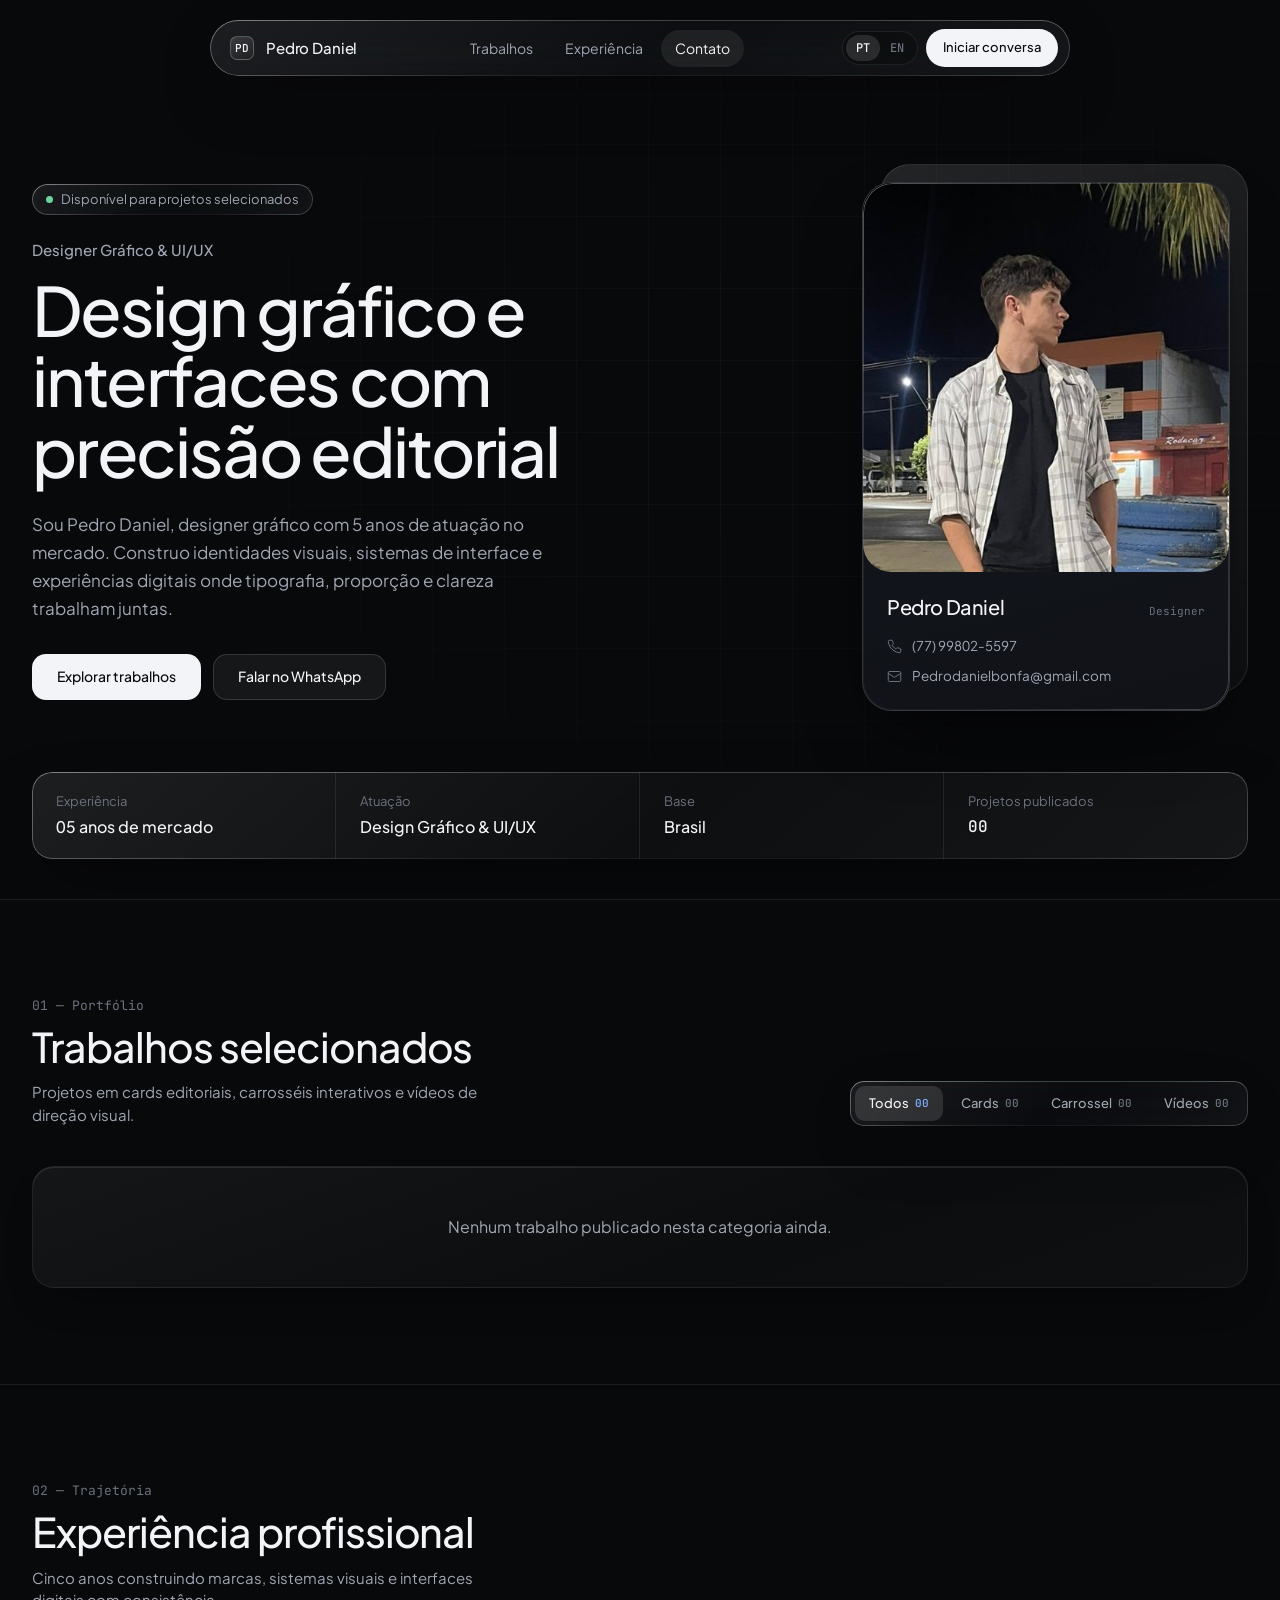
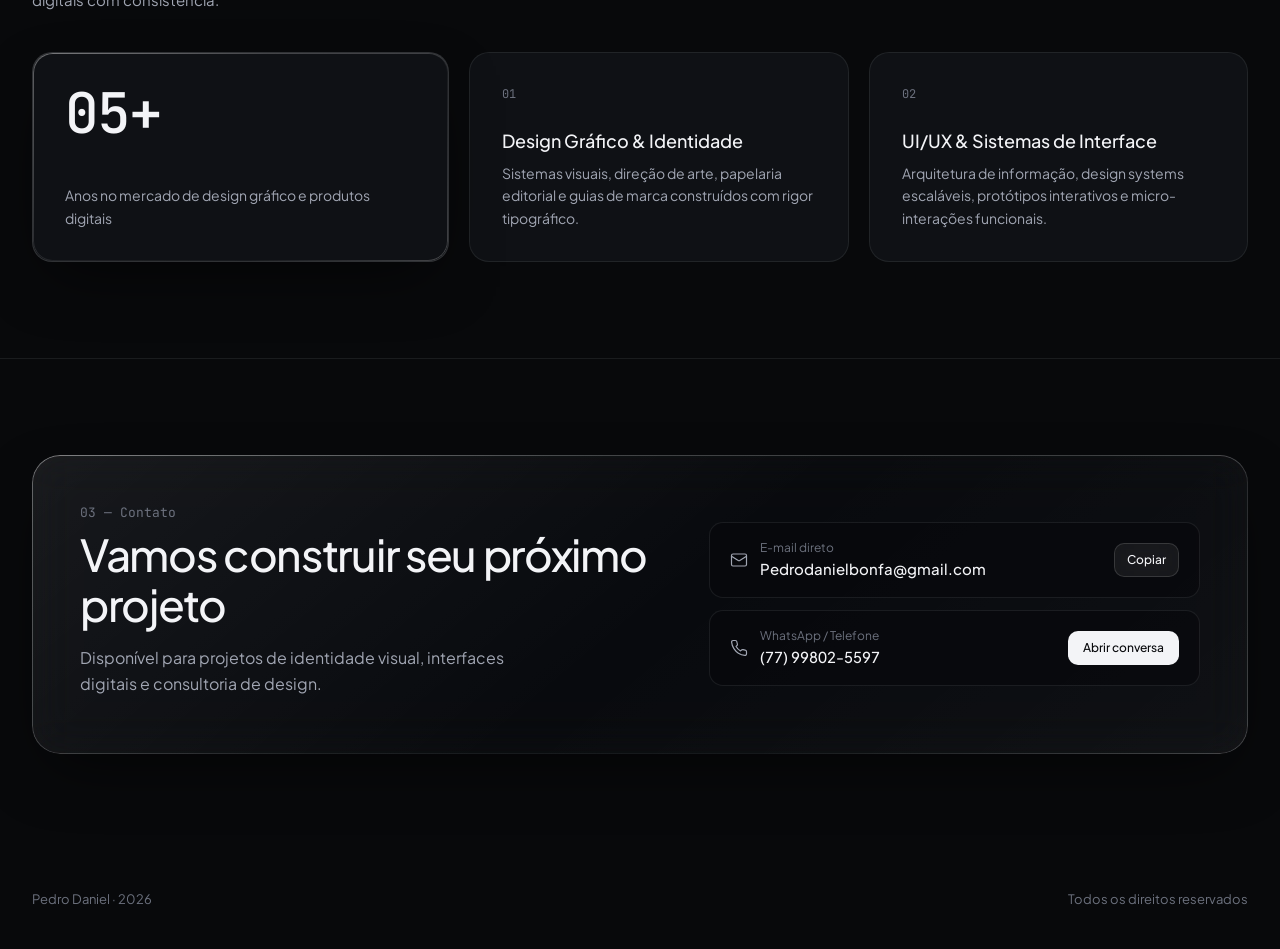
==== commit c0b31475: "feat: add portfolio stylesheet and index template" ====
--- a/templates/index.html
+++ b/templates/index.html
@@ -12,8 +12,8 @@
   <link
     href="https://fonts.googleapis.com/css2?family=JetBrains+Mono:wght@400;500&family=Plus+Jakarta+Sans:wght@400;500;600&display=swap"
     rel="stylesheet" />
-  <link rel="stylesheet" href="/static/css/tokens.css?v=8" />
-  <link rel="stylesheet" href="/static/css/portfolio.css?v=8" />
+  <link rel="stylesheet" href="/static/css/tokens.css?v=9" />
+  <link rel="stylesheet" href="/static/css/portfolio.css?v=9" />
 </head>
 
 <body>
--- a/static/css/portfolio.css
+++ b/static/css/portfolio.css
@@ -195,7 +195,6 @@
   display: flex;
 }
 
-/* ── Hero Scene ─────────────────────────────────────────────────────────── */
 /* ── Hero Section (Clean Dark Canvas + Split Signature Profile Card) ────── */
 .hero {
   position: relative;
@@ -203,7 +202,6 @@
   display: flex;
   flex-direction: column;
   justify-content: space-between;
-  padding-top: 128px;
   padding-top: 112px;
   padding-bottom: var(--s-10);
   overflow: hidden;
@@ -211,257 +209,228 @@
   background-color: var(--bg);
 }
 
-.hero-scene {
-  .hero-grid-bg {
-    position: absolute;
-    inset: 0;
-    z-index: 0;
-    pointer-events: none;
-    background-image: linear-gradient(to right, rgba(243, 244, 247, 0.032) 1px, transparent 1px),
-      linear-gradient(to bottom, rgba(243, 244, 247, 0.032) 1px, transparent 1px);
-    background-size: 72px 72px;
-    mask-image: radial-gradient(ellipse 75% 70% at 62% 45%, #000 18%, transparent 80%);
-    -webkit-mask-image: radial-gradient(ellipse 75% 70% at 62% 45%, #000 18%, transparent 80%);
+.hero-grid-bg {
+  position: absolute;
+  inset: 0;
+  z-index: 0;
+  pointer-events: none;
+  background-image: linear-gradient(to right, rgba(243, 244, 247, 0.032) 1px, transparent 1px),
+    linear-gradient(to bottom, rgba(243, 244, 247, 0.032) 1px, transparent 1px);
+  background-size: 72px 72px;
+  mask-image: radial-gradient(ellipse 75% 70% at 62% 45%, #000 18%, transparent 80%);
+  -webkit-mask-image: radial-gradient(ellipse 75% 70% at 62% 45%, #000 18%, transparent 80%);
+}
+
+.hero-inner {
+  position: relative;
+  z-index: 2;
+  margin-block: auto;
+  padding-block: var(--s-8);
+}
+
+.hero-split {
+  display: grid;
+  grid-template-columns: minmax(0, 1.15fr) minmax(300px, 0.85fr);
+  gap: var(--s-12);
+  align-items: center;
+}
+
+.hero-copy {
+  max-width: 620px;
+}
+
+.hero-card-stage {
+  display: flex;
+  justify-content: flex-end;
+  padding: 18px 18px 8px 0;
+  perspective: 1100px;
+}
+
+.profile-card-stack {
+  position: relative;
+  width: min(100%, 368px);
+  transform-style: preserve-3d;
+  animation: cardDepthEnter 820ms var(--ease) 140ms both;
+}
+
+.profile-card-backdrop {
+  position: absolute;
+  inset: 0;
+  border-radius: 30px;
+  background: linear-gradient(
+    145deg,
+    rgba(243, 244, 247, 0.12) 0%,
+    rgba(243, 244, 247, 0.03) 100%
+  );
+  border: 1px solid rgba(243, 244, 247, 0.1);
+  transform: translate3d(18px, -18px, -24px);
+  transition: transform 380ms var(--ease);
+  animation: plateSlideEnter 900ms var(--ease) 260ms both;
+  pointer-events: none;
+}
+
+.profile-card {
+  position: relative;
+  border-radius: 30px;
+  overflow: hidden;
+  background: linear-gradient(165deg, #161820 0%, #101218 100%);
+  border: 1px solid var(--border-medium);
+  box-shadow: 0 32px 72px -24px rgba(0, 0, 0, 0.82),
+    inset 0 1px 0 rgba(255, 255, 255, 0.16);
+  transform: rotateX(var(--tilt-x, 0deg)) rotateY(var(--tilt-y, 0deg));
+  transition: transform 280ms var(--ease), border-color var(--t-med) var(--ease);
+  will-change: transform;
+}
+
+.profile-card:hover {
+  border-color: var(--border-strong);
+}
+
+.profile-card-photo-wrap {
+  position: relative;
+  width: 100%;
+  aspect-ratio: 4 / 4.25;
+  overflow: hidden;
+  border-radius: 0 0 28px 28px;
+  background: #0a0b0e;
+}
+
+.profile-card-photo {
+  width: 100%;
+  height: 100%;
+  object-fit: cover;
+  object-position: center 18%;
+  transition: transform 720ms var(--ease);
+}
+
+.profile-card:hover .profile-card-photo {
+  transform: scale(1.03);
+}
+
+.profile-card-info {
+  padding: 20px 24px 24px;
+  display: flex;
+  flex-direction: column;
+  gap: 14px;
+}
+
+.profile-card-head {
+  display: flex;
+  align-items: baseline;
+  justify-content: space-between;
+  gap: var(--s-3);
+}
+
+.profile-card-name {
+  font-size: 20px;
+  font-weight: 500;
+  letter-spacing: -0.02em;
+  color: var(--text-primary);
+}
+
+.profile-card-role {
+  font-family: var(--font-mono);
+  font-size: 11px;
+  color: var(--text-muted);
+  white-space: nowrap;
+}
+
+.profile-card-contacts {
+  display: flex;
+  flex-direction: column;
+  gap: 10px;
+}
+
+.profile-card-row {
+  display: flex;
+  align-items: center;
+  gap: 10px;
+  font-size: 13.5px;
+  color: var(--text-secondary);
+  transition: color var(--t-fast) var(--ease), transform var(--t-fast) var(--ease);
+  min-width: 0;
+}
+
+.profile-card-row svg {
+  color: var(--text-muted);
+  flex-shrink: 0;
+  transition: color var(--t-fast) var(--ease);
+}
+
+.profile-card-row span {
+  overflow: hidden;
+  text-overflow: ellipsis;
+  white-space: nowrap;
+}
+
+.profile-card-row:hover {
+  color: var(--text-primary);
+  transform: translateX(3px);
+}
+
+.profile-card-row:hover svg {
+  color: var(--accent);
+}
+
+/* ── Modern Editorial Entrance Animations ───────────────────────────────── */
+.nav-dock {
+  animation: navDropEnter 680ms var(--ease) both;
+}
+
+.hero-enter {
+  opacity: 0;
+  transform: translateY(20px);
+  filter: blur(6px);
+  animation: heroRiseIn 720ms var(--ease) var(--d, 0ms) forwards;
+}
+
+@keyframes navDropEnter {
+  from {
+    opacity: 0;
+    transform: translateY(-16px) scale(0.98);
   }
-
-  .hero-scene-img {
-    width: 100%;
-    height: 100%;
-    object-fit: cover;
-    object-position: right center;
-    opacity: 0.92;
-    transform: scale(1.01);
-
-    .hero-inner {
-      position: relative;
-      z-index: 2;
-      margin-block: auto;
-      padding-block: var(--s-8);
-    }
-
-    .hero-scene-vignette {
-      .hero-split {
-        display: grid;
-        grid-template-columns: minmax(0, 1.15fr) minmax(300px, 0.85fr);
-        gap: var(--s-12);
-        align-items: center;
-      }
-
-      .hero-copy {
-        max-width: 620px;
-      }
-
-      .hero-card-stage {
-        display: flex;
-        justify-content: flex-end;
-        padding: 18px 18px 8px 0;
-        perspective: 1100px;
-      }
-
-      .profile-card-stack {
-        position: relative;
-        width: min(100%, 368px);
-        transform-style: preserve-3d;
-        animation: cardDepthEnter 820ms var(--ease) 140ms both;
-      }
-
-      .profile-card-backdrop {
-        position: absolute;
-        inset: 0;
-        border-radius: 30px;
-        background: linear-gradient(90deg,
-            rgba(8, 9, 11, 0.96) 0%,
-            rgba(8, 9, 11, 0.84) 38%,
-            rgba(8, 9, 11, 0.28) 68%,
-            rgba(8, 9, 11, 0.14) 100%),
-          linear-gradient(180deg,
-            rgba(8, 9, 11, 0.55) 0%,
-            rgba(8, 9, 11, 0) 24%,
-            rgba(8, 9, 11, 0) 76%,
-            rgba(8, 9, 11, 0.98) 100%);
-        145deg,
-        rgba(243, 244, 247, 0.12) 0%,
-        rgba(243, 244, 247, 0.03) 100%);
-        border: 1px solid rgba(243, 244, 247, 0.1);
-        transform: translate3d(18px, -18px, -24px);
-        transition: transform 380ms var(--ease);
-        animation: plateSlideEnter 900ms var(--ease) 260ms both;
-        pointer-events: none;
-      }
-
-      .hero-inner {
-        .profile-card {
-          position: relative;
-          z-index: 2;
-          margin-block: auto;
-          padding-block: var(--s-12);
-          border-radius: 30px;
-          overflow: hidden;
-          background: linear-gradient(165deg, #161820 0%, #101218 100%);
-          border: 1px solid var(--border-medium);
-          box-shadow: 0 32px 72px -24px rgba(0, 0, 0, 0.82),
-            inset 0 1px 0 rgba(255, 255, 255, 0.16);
-          transform: rotateX(var(--tilt-x, 0deg)) rotateY(var(--tilt-y, 0deg));
-          transition: transform 280ms var(--ease), border-color var(--t-med) var(--ease);
-          will-change: transform;
-        }
-
-        .hero-copy {
-          max-width: 640px;
-
-          .profile-card:hover {
-            border-color: var(--border-strong);
-          }
-
-          .profile-card-photo-wrap {
-            position: relative;
-            width: 100%;
-            aspect-ratio: 4 / 4.25;
-            overflow: hidden;
-            border-radius: 0 0 28px 28px;
-            background: #0a0b0e;
-          }
-
-          .profile-card-photo {
-            width: 100%;
-            height: 100%;
-            object-fit: cover;
-            object-position: center 18%;
-            transition: transform 720ms var(--ease);
-          }
-
-          .profile-card:hover .profile-card-photo {
-            transform: scale(1.03);
-          }
-
-          .profile-card-info {
-            padding: 20px 24px 24px;
-            display: flex;
-            flex-direction: column;
-            gap: 14px;
-          }
-
-          .profile-card-head {
-            display: flex;
-            align-items: baseline;
-            justify-content: space-between;
-            gap: var(--s-3);
-          }
-
-          .profile-card-name {
-            font-size: 20px;
-            font-weight: 500;
-            letter-spacing: -0.02em;
-            color: var(--text-primary);
-          }
-
-          .profile-card-role {
-            font-family: var(--font-mono);
-            font-size: 11px;
-            color: var(--text-muted);
-            white-space: nowrap;
-          }
-
-          .profile-card-contacts {
-            display: flex;
-            flex-direction: column;
-            gap: 10px;
-          }
-
-          .profile-card-row {
-            display: flex;
-            align-items: center;
-            gap: 10px;
-            font-size: 13.5px;
-            color: var(--text-secondary);
-            transition: color var(--t-fast) var(--ease), transform var(--t-fast) var(--ease);
-            min-width: 0;
-          }
-
-          .profile-card-row svg {
-            color: var(--text-muted);
-            flex-shrink: 0;
-            transition: color var(--t-fast) var(--ease);
-          }
-
-          .profile-card-row span {
-            overflow: hidden;
-            text-overflow: ellipsis;
-            white-space: nowrap;
-          }
-
-          .profile-card-row:hover {
-            color: var(--text-primary);
-            transform: translateX(3px);
-          }
-
-          .profile-card-row:hover svg {
-            color: var(--accent);
-          }
-
-          /* ── Modern Editorial Entrance Animations ───────────────────────────────── */
-          .nav-dock {
-            animation: navDropEnter 680ms var(--ease) both;
-          }
-
-          .hero-enter {
-            opacity: 0;
-            transform: translateY(20px);
-            filter: blur(6px);
-            animation: heroRiseIn 720ms var(--ease) var(--d, 0ms) forwards;
-          }
-
-          @keyframes navDropEnter {
-            from {
-              opacity: 0;
-              transform: translateY(-16px) scale(0.98);
-            }
-
-            to {
-              opacity: 1;
-              transform: translateY(0) scale(1);
-            }
-          }
-
-          @keyframes heroRiseIn {
-            from {
-              opacity: 0;
-              transform: translateY(20px);
-              filter: blur(6px);
-            }
-
-            to {
-              opacity: 1;
-              transform: translateY(0);
-              filter: blur(0);
-            }
-          }
-
-          @keyframes cardDepthEnter {
-            from {
-              opacity: 0;
-              transform: translateY(30px) scale(0.95) rotateX(6deg);
-              filter: blur(6px);
-            }
-
-            to {
-              opacity: 1;
-              transform: translateY(0) scale(1) rotateX(0deg);
-              filter: blur(0);
-            }
-          }
-
-          @keyframes plateSlideEnter {
-            from {
-              opacity: 0;
-              transform: translate3d(0, 0, -24px);
-            }
-
-            to {
-              opacity: 1;
-              transform: translate3d(18px, -18px, -24px);
-            }
-          }
+  to {
+    opacity: 1;
+    transform: translateY(0) scale(1);
+  }
+}
+
+@keyframes heroRiseIn {
+  from {
+    opacity: 0;
+    transform: translateY(20px);
+    filter: blur(6px);
+  }
+  to {
+    opacity: 1;
+    transform: translateY(0);
+    filter: blur(0);
+  }
+}
+
+@keyframes cardDepthEnter {
+  from {
+    opacity: 0;
+    transform: translateY(30px) scale(0.95) rotateX(6deg);
+    filter: blur(6px);
+  }
+  to {
+    opacity: 1;
+    transform: translateY(0) scale(1) rotateX(0deg);
+    filter: blur(0);
+  }
+}
+
+@keyframes plateSlideEnter {
+  from {
+    opacity: 0;
+    transform: translate3d(0, 0, -24px);
+  }
+  to {
+    opacity: 1;
+    transform: translate3d(18px, -18px, -24px);
+  }
+}
 
           .status-line {
             display: inline-flex;
@@ -1662,26 +1631,21 @@
             }
 
             .hero {
-              padding-top: 104px;
               padding-top: 96px;
             }
 
-            .hero-scene-img {
-              object-position: 72% center;
-              opacity: 0.6;
-
-              .hero-card-stage {
-                justify-content: center;
-                padding: 14px 14px 4px 0;
-              }
-
-              .profile-card-stack {
-                width: min(100%, 340px);
-              }
-
-              .profile-card-backdrop {
-                transform: translate3d(12px, -12px, -24px);
-              }
+            .hero-card-stage {
+              justify-content: center;
+              padding: 14px 14px 4px 0;
+            }
+
+            .profile-card-stack {
+              width: min(100%, 340px);
+            }
+
+            .profile-card-backdrop {
+              transform: translate3d(12px, -12px, -24px);
+            }
 
               .hero-metrics {
                 grid-template-columns: 1fr;
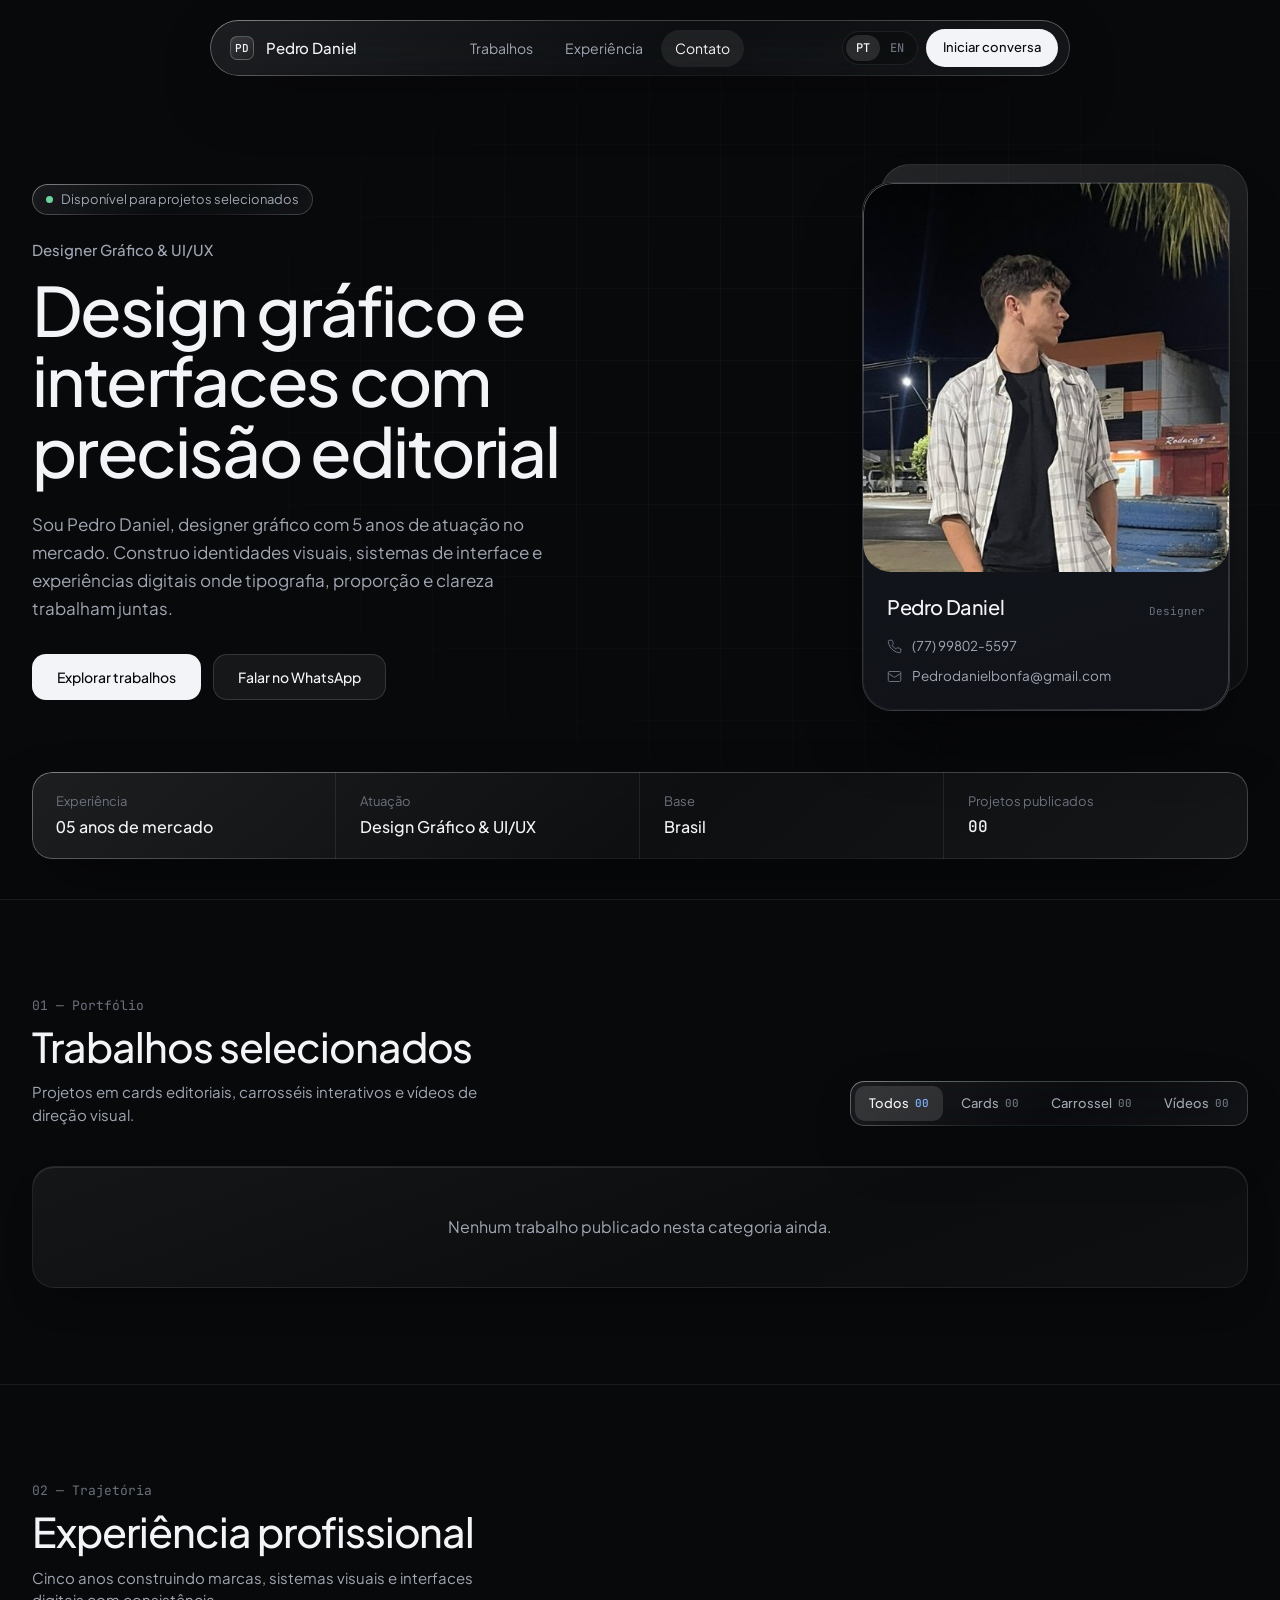
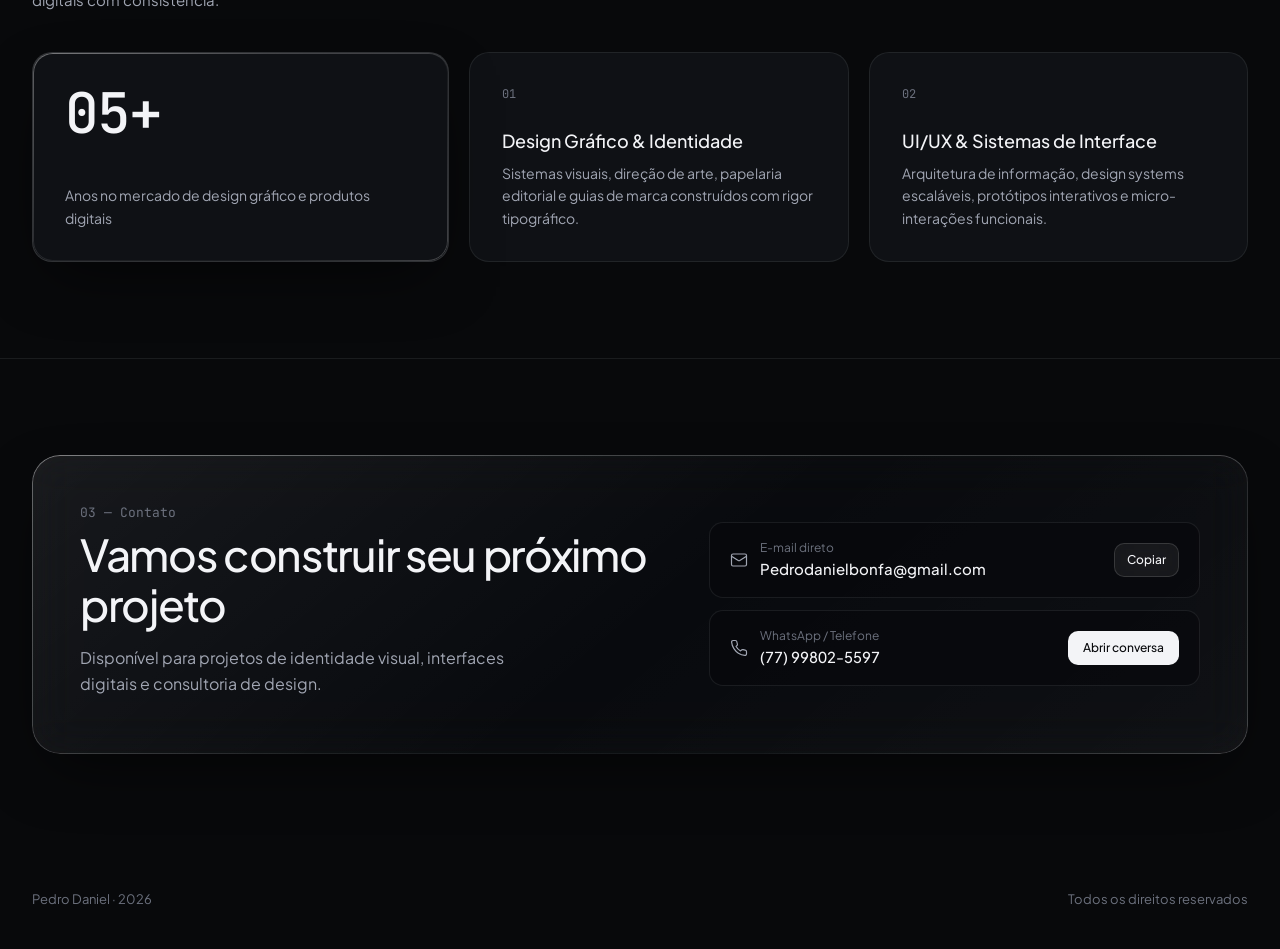
==== commit bcdf5270: "feat: implement admin dashboard and portfolio frontend with backend integration" ====
--- a/templates/index.html
+++ b/templates/index.html
@@ -282,7 +282,7 @@
 
   <div id="toast" class="toast liquid-glass" role="status" aria-live="polite"></div>
 
-  <script type="module" src="/static/js/portfolio.js?v=8"></script>
+  <script type="module" src="/static/js/portfolio.js?v=10"></script>
 </body>
 
 </html>
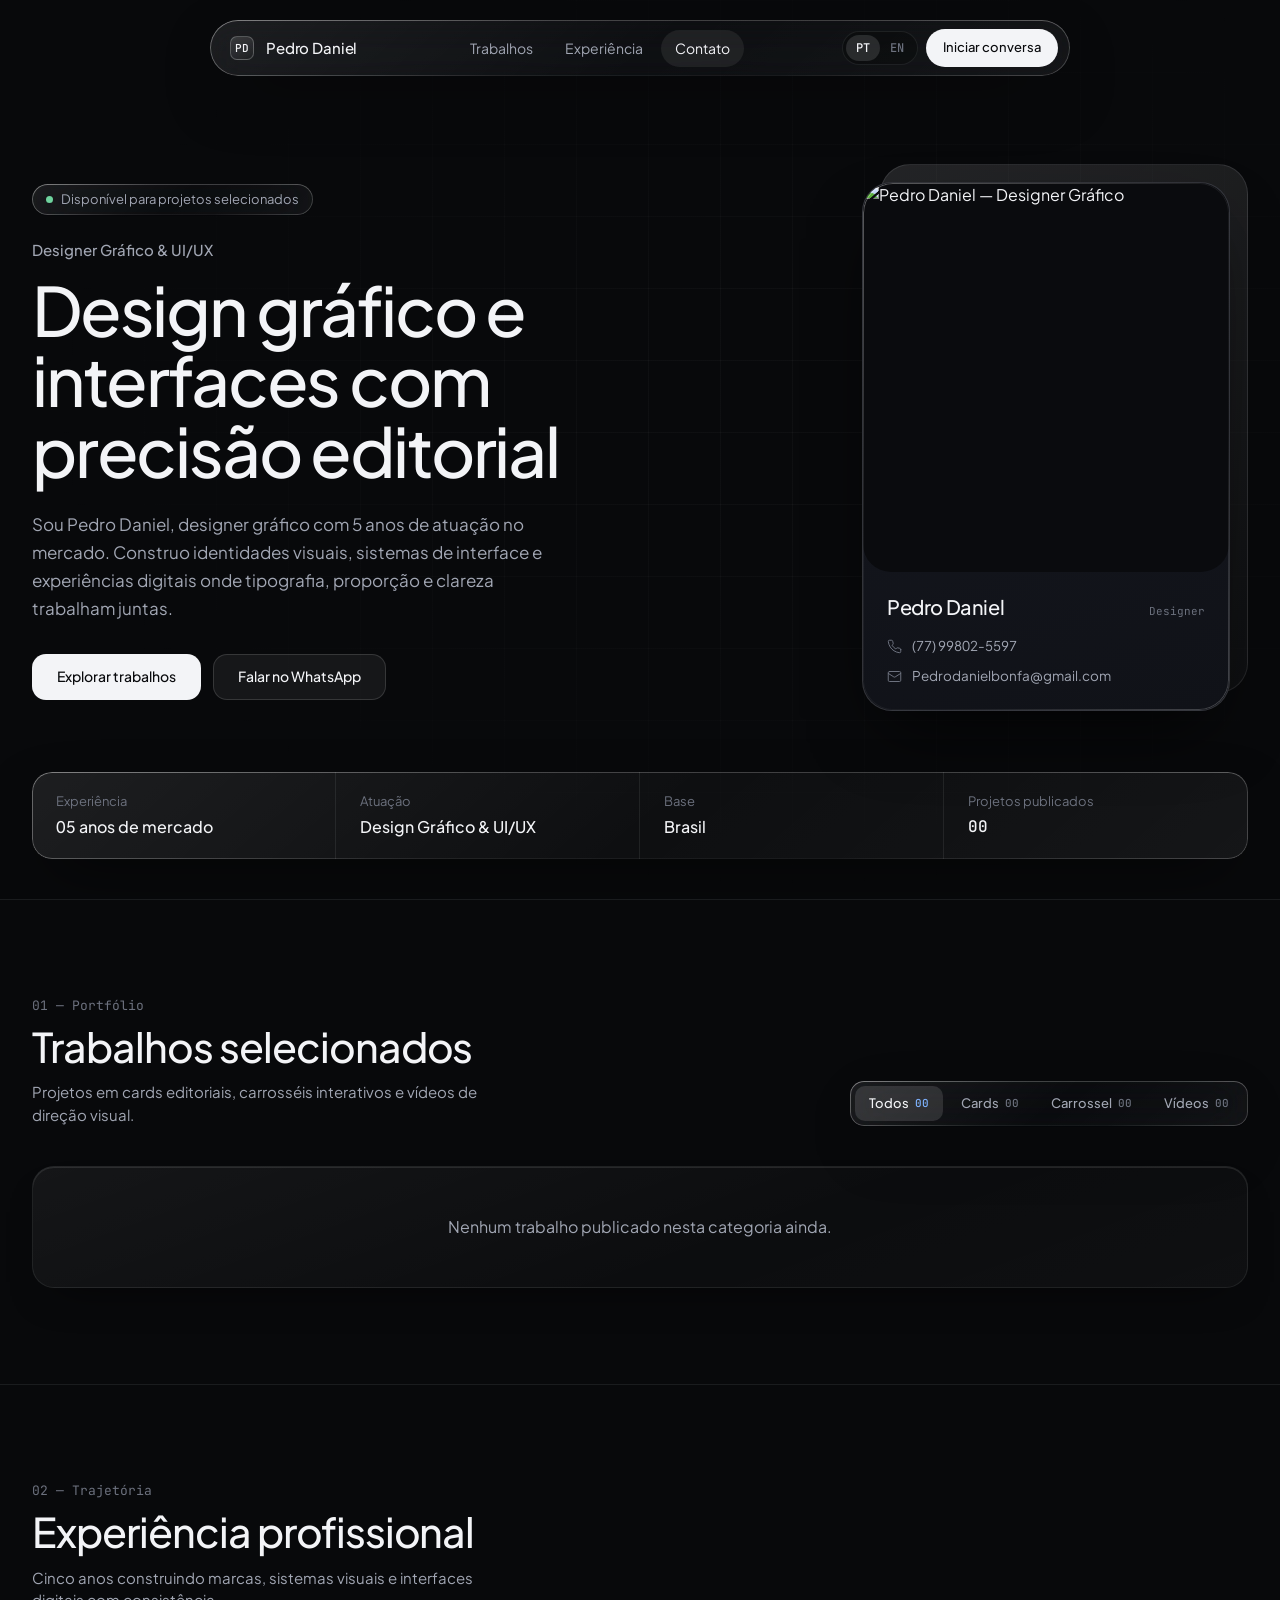
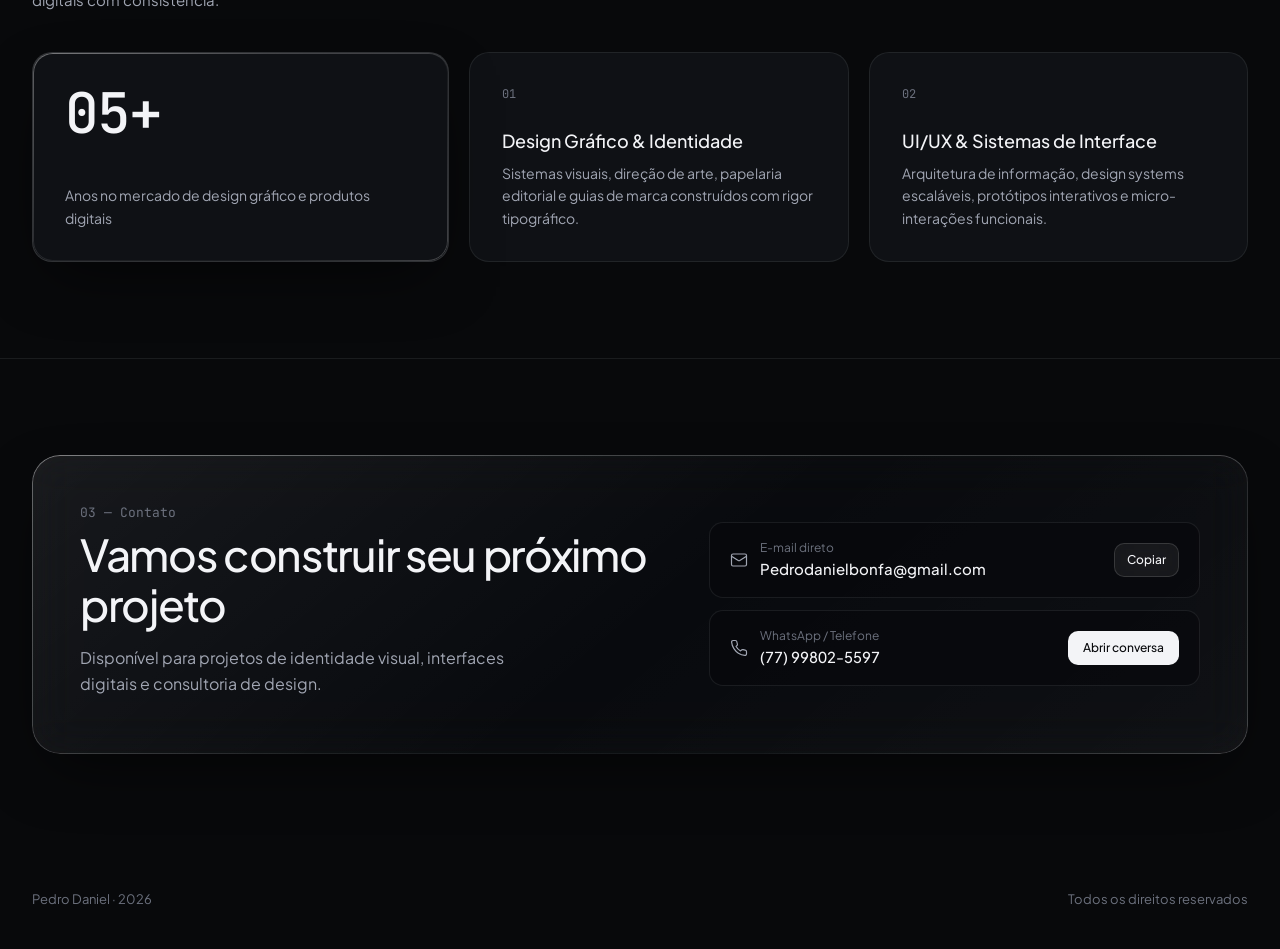
==== commit 6dcdaa85: "feat: add FastAPI application and home template for design portfolio" ====
--- a/templates/index.html
+++ b/templates/index.html
@@ -101,7 +101,7 @@
                     <div class="profile-card-backdrop" aria-hidden="true"></div>
                     <article class="profile-card liquid-glass" id="profile-card">
                       <div class="profile-card-photo-wrap">
-                        <img id="profile-card-photo" class="profile-card-photo" src="/static/assets/pedro-profile.jpg"
+                        <img id="profile-card-photo" class="profile-card-photo" src="__PROFILE_PHOTO_URL__"
                           alt="Pedro Daniel — Designer Gráfico" />
                       </div>
                       <div class="profile-card-info">
